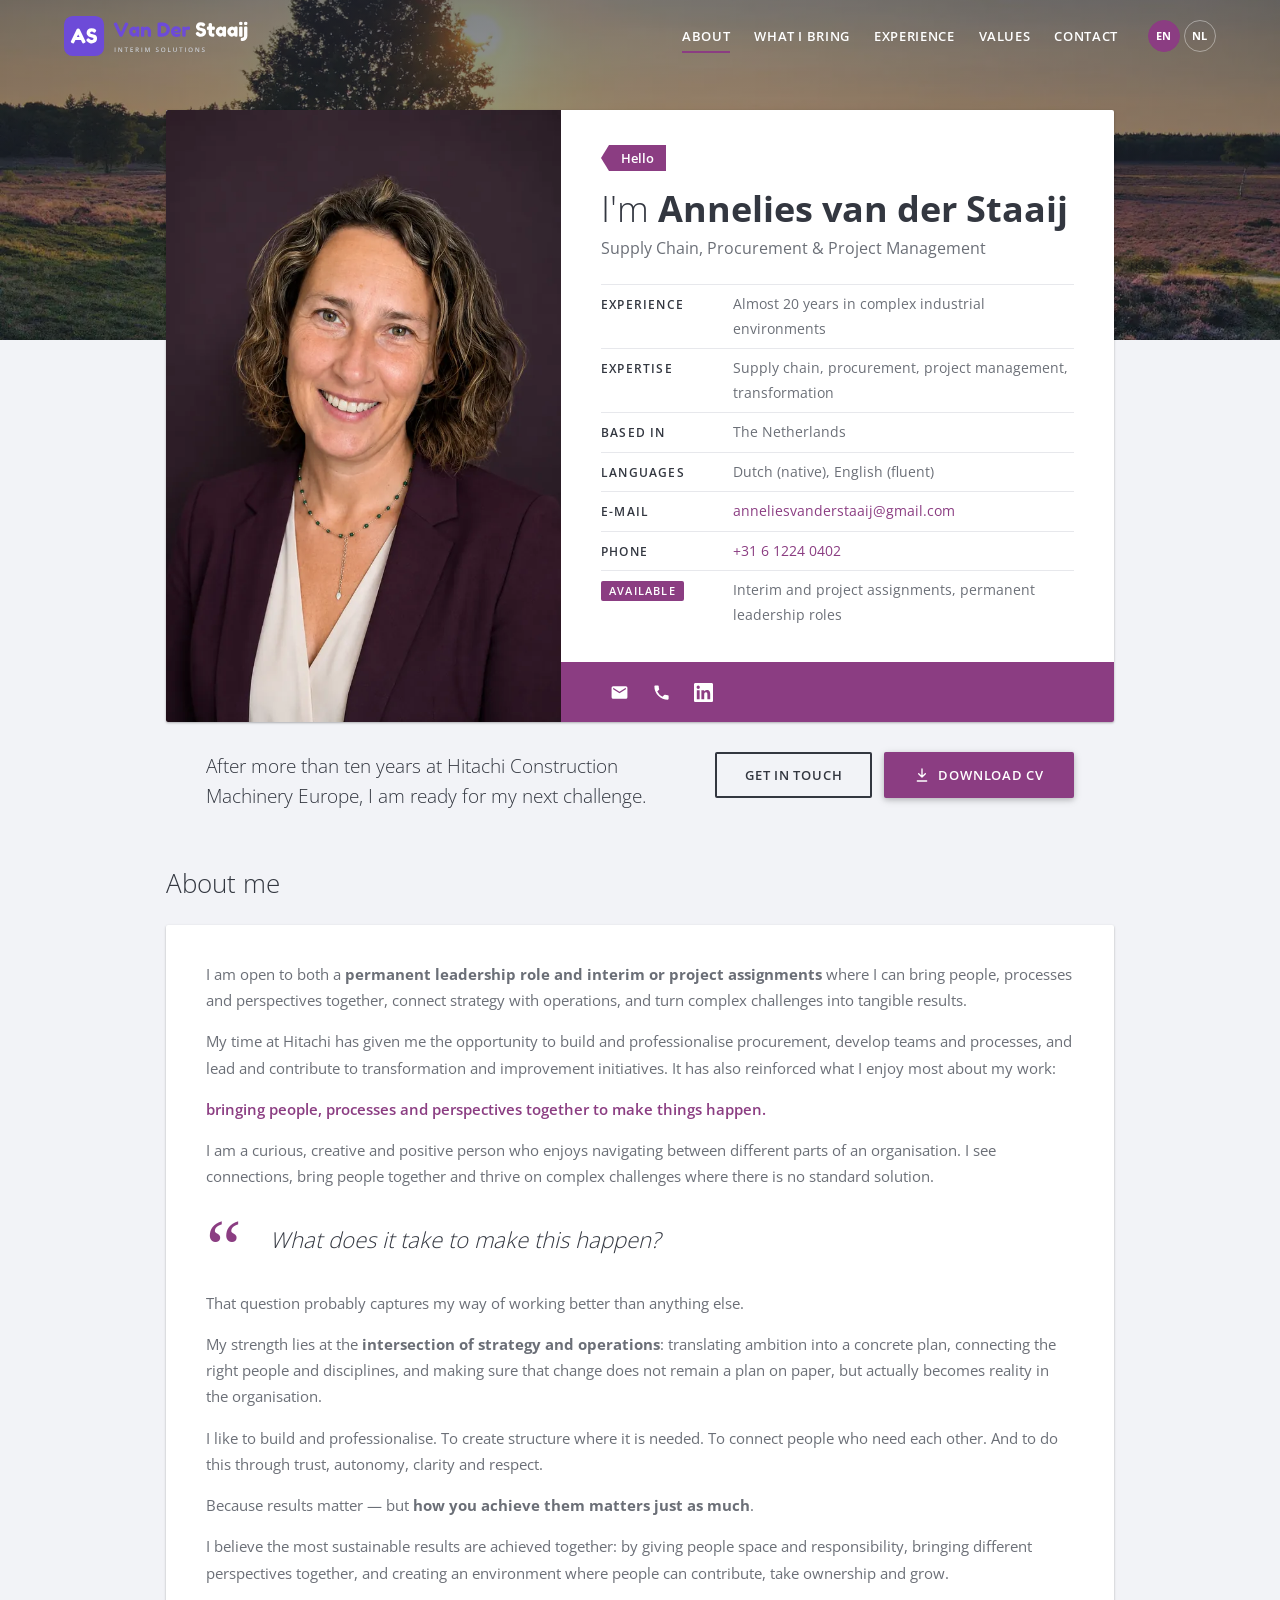
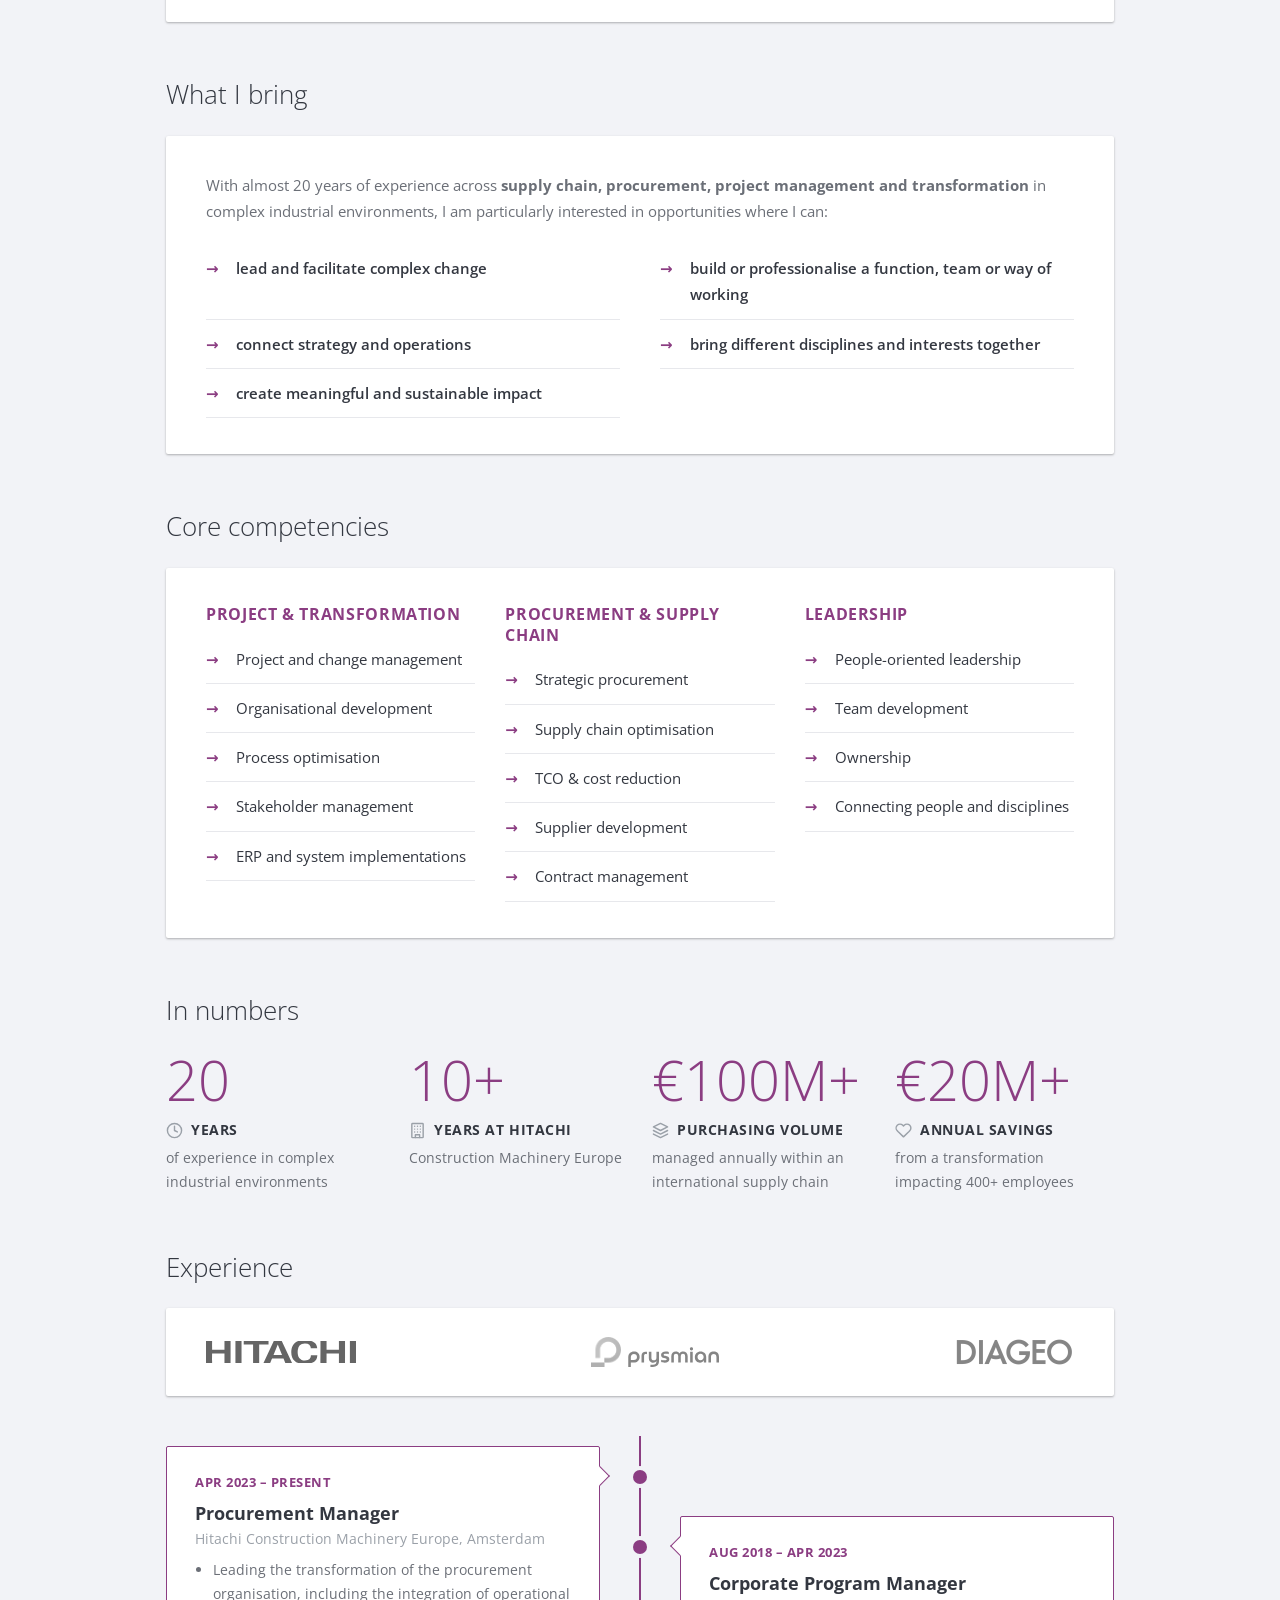
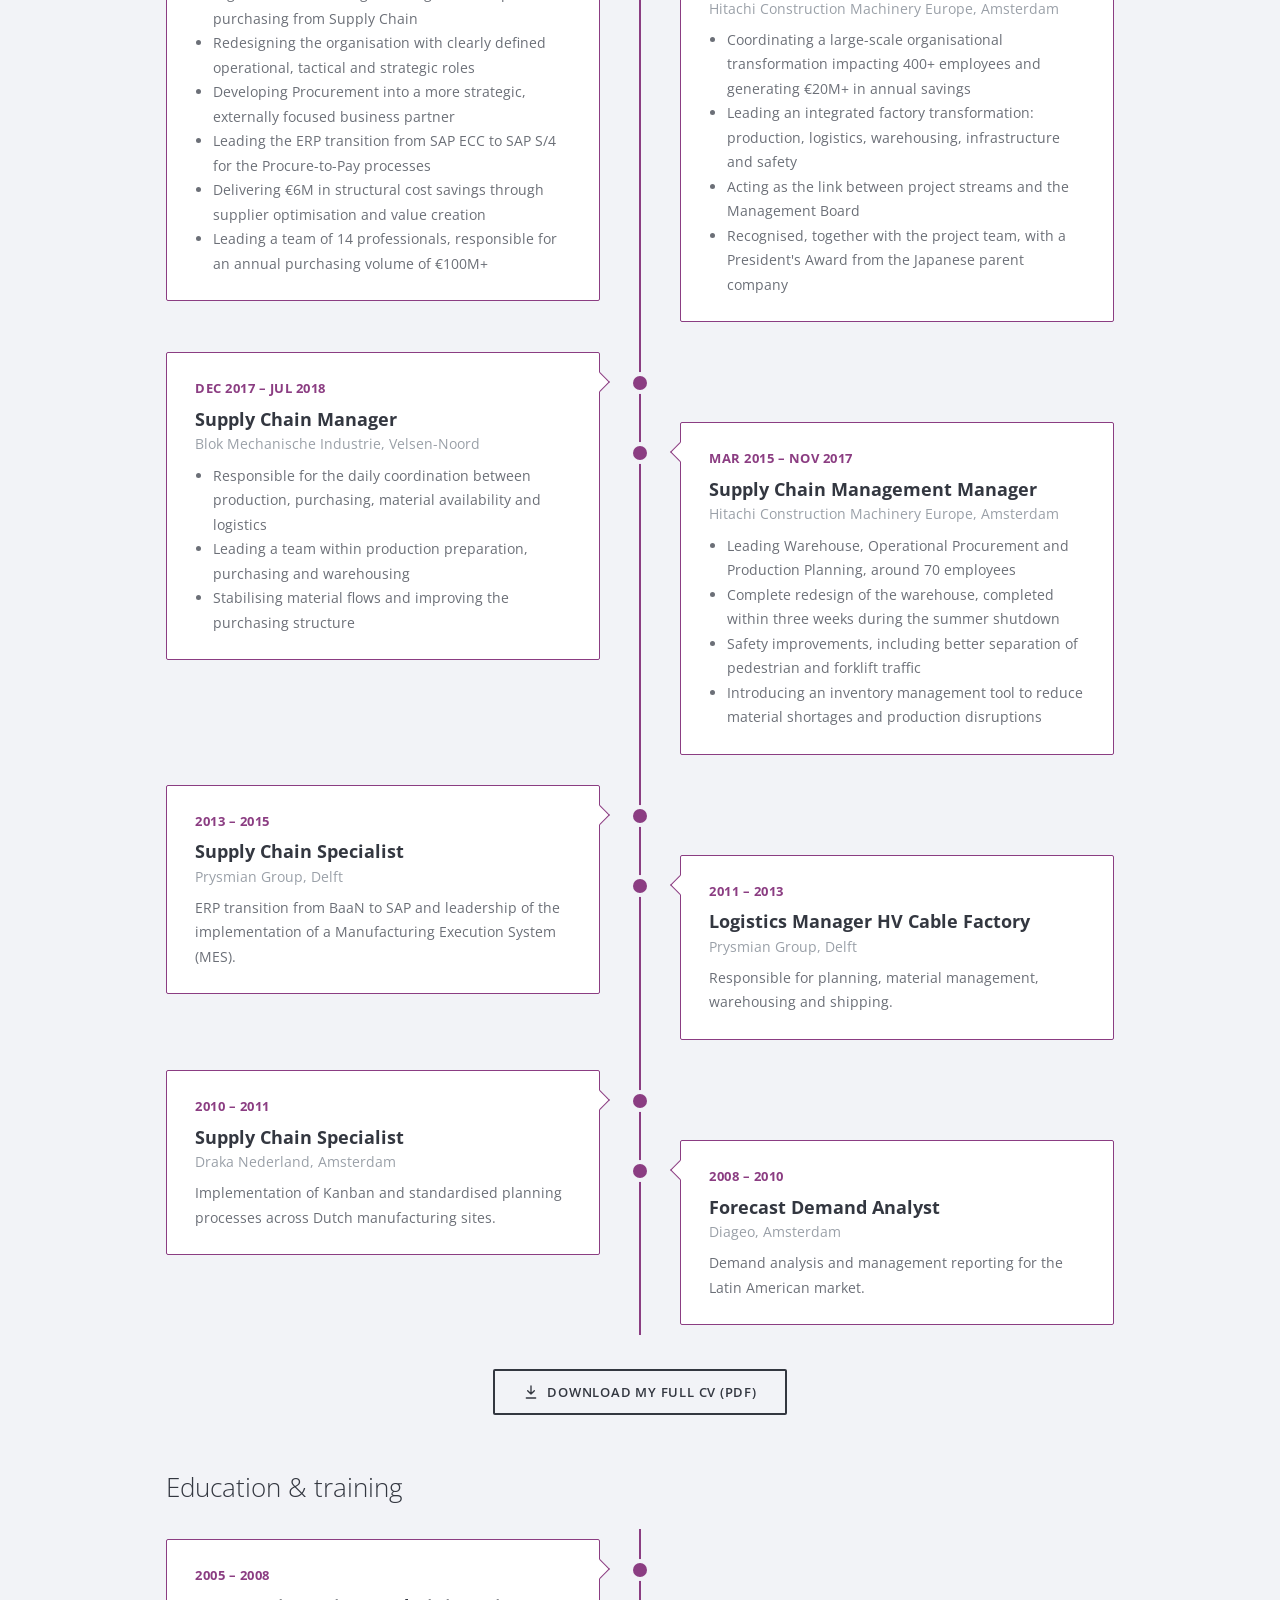
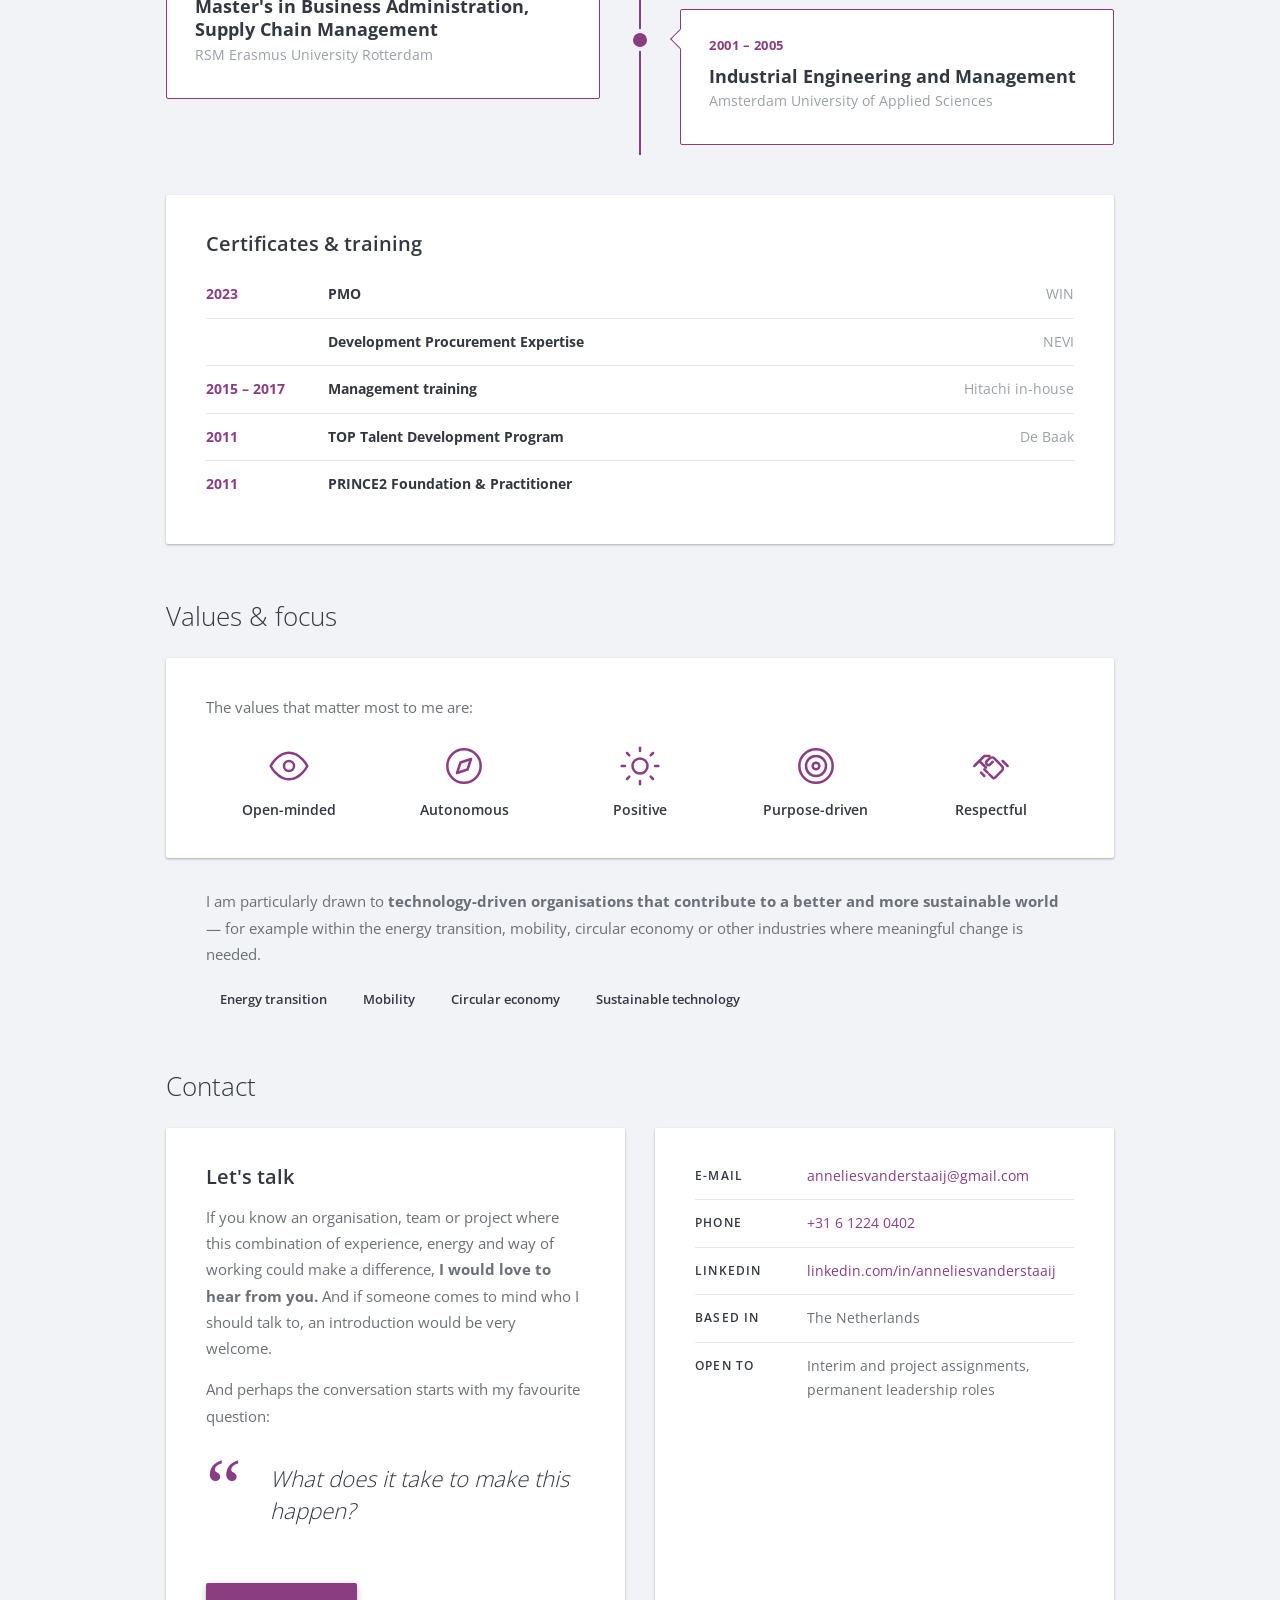
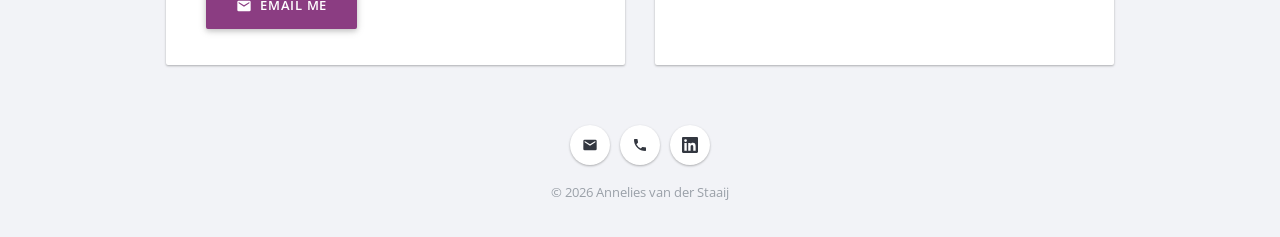
==== index.html @ 2f76ab3b "Use the AS icon instead of VS in the logo and favicon Co-Authored-By: Claude Opus 5.5 <noreply@anthr" ====
<!doctype html>
<html lang="en">
<head>
  <meta charset="utf-8">
  <meta name="viewport" content="width=device-width, initial-scale=1">
  <title>Annelies van der Staaij | Supply Chain, Procurement &amp; Transformation</title>
  <meta name="description" content="Annelies van der Staaij: almost 20 years in supply chain, procurement, project management and transformation. Open to interim assignments and permanent leadership roles.">
  <link rel="canonical" href="https://www.anneliesvanderstaaij.nl/">
  <link rel="alternate" hreflang="en" href="https://www.anneliesvanderstaaij.nl/">
  <link rel="alternate" hreflang="nl" href="https://www.anneliesvanderstaaij.nl/nl/">
  <link rel="alternate" hreflang="x-default" href="https://www.anneliesvanderstaaij.nl/">
  <meta property="og:type" content="profile">
  <meta property="og:title" content="Annelies van der Staaij">
  <meta property="og:description" content="Supply chain, procurement, project management and transformation. What does it take to make this happen?">
  <meta property="og:url" content="https://www.anneliesvanderstaaij.nl/">
  <meta property="og:image" content="https://www.anneliesvanderstaaij.nl/assets/img/og-image.png">
  <meta property="og:locale" content="en_GB">
  <meta name="twitter:card" content="summary_large_image">
  <meta name="theme-color" content="#6d4bd8">
  <link rel="icon" href="/assets/img/favicon-as.svg" type="image/svg+xml">
  <link rel="preload" href="/assets/fonts/open-sans-latin.woff2" as="font" type="font/woff2" crossorigin>
  <link rel="stylesheet" href="/assets/css/style.css?v=2026110903">
  <script src="/assets/js/site.js?v=2026110903"></script>
</head>
<body>
  <a class="skip-link" href="#main">Skip to content</a>
  <div class="preloader" aria-hidden="true"><div><span></span><span></span></div></div>

  <nav class="mobile-nav" aria-label="Mobile">
    <button class="mobile-nav-close" type="button" aria-label="Close menu"><svg class="icon"><use href="/assets/img/icons.svg#close"/></svg></button>
    <ul>
      <li><a href="#about">About</a></li>
      <li><a href="#bring">What I bring</a></li>
      <li><a href="#experience">Experience</a></li>
      <li><a href="#values">Values</a></li>
      <li><a href="#contact">Contact</a></li>
      <li><a href="/nl/" lang="nl" hreflang="nl">Nederlands</a></li>
    </ul>
  </nav>
  <div class="overlay"></div>

  <header class="header">
    <div class="head-bg"></div>
    <div class="head-bar">
      <div class="head-bar-inner">
        <a class="logo" href="#top" aria-label="Van Der Staaij Interim Solutions"><img class="logo-light" src="/assets/img/logo-as-wit.svg" alt="" width="186" height="40"><img class="logo-dark" src="/assets/img/logo-as.svg" alt="" width="186" height="40"></a>
        <div class="head-nav">
          <nav class="nav" aria-label="Main">
            <ul>
              <li><a href="#about">About</a></li>
              <li><a href="#bring">What I bring</a></li>
              <li><a href="#experience">Experience</a></li>
              <li><a href="#values">Values</a></li>
              <li><a href="#contact">Contact</a></li>
            </ul>
          </nav>
          <div class="lang-switch" aria-label="Language">
            <span aria-current="true" lang="en">EN</span>
            <a href="/nl/" lang="nl" hreflang="nl" title="Nederlands">NL</a>
          </div>
          <button class="btn-mobile-nav" type="button" aria-expanded="false">Menu</button>
        </div>
      </div>
    </div>
  </header>

  <main class="content" id="main">
    <div class="container" id="top">

      <section id="about" class="section">
        <div class="animate-up">
          <div class="section-box profile">
            <div class="profile-photo">
              <picture>
                <source srcset="/assets/img/annelies.webp" type="image/webp">
                <img src="/assets/img/annelies.jpg" alt="Portrait of Annelies van der Staaij" width="720" height="960">
              </picture>
            </div>
            <div class="profile-body">
              <div class="profile-info">
                <div class="profile-preword"><span>Hello</span></div>
                <h1 class="profile-title"><span>I'm</span> Annelies van der Staaij</h1>
                <p class="profile-position">Supply Chain, Procurement &amp; Project Management</p>
              </div>
              <ul class="profile-list">
                <li><strong class="title">Experience</strong><span class="cont">Almost 20 years in complex industrial environments</span></li>
                <li><strong class="title">Expertise</strong><span class="cont">Supply chain, procurement, project management, transformation</span></li>
                <li><strong class="title">Based in</strong><span class="cont">The Netherlands</span></li>
                <li data-row="languages"><strong class="title">Languages</strong><span class="cont">Dutch (native), English (fluent)</span></li>
                <li><strong class="title">E-mail</strong><span class="cont"><a href="mailto:anneliesvanderstaaij@gmail.com">anneliesvanderstaaij@gmail.com</a></span></li>
                <li><strong class="title">Phone</strong><span class="cont"><a href="tel:+31612240402">+31 6 1224 0402</a></span></li>
                <li><strong class="title"><span class="button">Available</span></strong><span class="cont">Interim and project assignments, permanent leadership roles</span></li>
              </ul>
              <ul class="profile-social">
                <li><a href="mailto:anneliesvanderstaaij@gmail.com" aria-label="E-mail"><svg class="icon"><use href="/assets/img/icons.svg#mail"/></svg></a></li>
                <li><a href="tel:+31612240402" aria-label="Phone"><svg class="icon"><use href="/assets/img/icons.svg#phone"/></svg></a></li>
                <li><a href="https://www.linkedin.com/in/anneliesvanderstaaij/" aria-label="LinkedIn"><svg class="icon"><use href="/assets/img/icons.svg#linkedin"/></svg></a></li>
              </ul>
            </div>
          </div>
          <div class="section-txt-btn">
            <div class="btn-group">
              <a class="btn btn-border" href="#contact">Get in touch</a>
              <a class="btn" href="/assets/cv/CV-Annelies-van-der-Staaij-EN.pdf" download><svg class="icon"><use href="/assets/img/icons.svg#download"/></svg>Download CV</a>
            </div>
            <p class="lead">After more than ten years at Hitachi Construction Machinery Europe, I am ready for my next challenge.</p>
          </div>
        </div>
      </section>

      <section id="story" class="section">
        <div class="animate-up">
          <h2 class="section-title">About me</h2>
          <div class="section-box">
            <p>I am open to both a <strong>permanent leadership role and interim or project assignments</strong> where I can bring people, processes and perspectives together, connect strategy with operations, and turn complex challenges into tangible results.</p>
            <p>My time at Hitachi has given me the opportunity to build and professionalise procurement, develop teams and processes, and lead and contribute to transformation and improvement initiatives. It has also reinforced what I enjoy most about my work:</p>
            <p class="highlight">bringing people, processes and perspectives together to make things happen.</p>
            <p>I am a curious, creative and positive person who enjoys navigating between different parts of an organisation. I see connections, bring people together and thrive on complex challenges where there is no standard solution.</p>
            <blockquote><p>What does it take to make this happen?</p></blockquote>
            <p>That question probably captures my way of working better than anything else.</p>
            <p>My strength lies at the <strong>intersection of strategy and operations</strong>: translating ambition into a concrete plan, connecting the right people and disciplines, and making sure that change does not remain a plan on paper, but actually becomes reality in the organisation.</p>
            <p>I like to build and professionalise. To create structure where it is needed. To connect people who need each other. And to do this through trust, autonomy, clarity and respect.</p>
            <p>Because results matter — but <strong>how you achieve them matters just as much</strong>.</p>
            <p>I believe the most sustainable results are achieved together: by giving people space and responsibility, bringing different perspectives together, and creating an environment where people can contribute, take ownership and grow.</p>
          </div>
        </div>
      </section>

      <section id="bring" class="section">
        <div class="animate-up">
          <h2 class="section-title">What I bring</h2>
          <div class="section-box">
            <p>With almost 20 years of experience across <strong>supply chain, procurement, project management and transformation</strong> in complex industrial environments, I am particularly interested in opportunities where I can:</p>
            <ul class="styled-list">
              <li>lead and facilitate complex change</li>
              <li>build or professionalise a function, team or way of working</li>
              <li>connect strategy and operations</li>
              <li>bring different disciplines and interests together</li>
              <li>create meaningful and sustainable impact</li>
            </ul>
          </div>
        </div>
      </section>

      <section id="competencies" class="section">
        <div class="animate-up">
          <h2 class="section-title">Core competencies</h2>
          <div class="section-box">
            <div class="competencies">
              <div>
                <h3>Project &amp; transformation</h3>
                <ul class="styled-list">
                  <li>Project and change management</li>
                  <li>Organisational development</li>
                  <li>Process optimisation</li>
                  <li>Stakeholder management</li>
                  <li>ERP and system implementations</li>
                </ul>
              </div>
              <div>
                <h3>Procurement &amp; supply chain</h3>
                <ul class="styled-list">
                  <li>Strategic procurement</li>
                  <li>Supply chain optimisation</li>
                  <li>TCO &amp; cost reduction</li>
                  <li>Supplier development</li>
                  <li>Contract management</li>
                </ul>
              </div>
              <div>
                <h3>Leadership</h3>
                <ul class="styled-list">
                  <li>People-oriented leadership</li>
                  <li>Team development</li>
                  <li>Ownership</li>
                  <li>Connecting people and disciplines</li>
                </ul>
              </div>
            </div>
          </div>
        </div>
      </section>

      <section id="facts" class="section">
        <div class="animate-up">
          <h2 class="section-title">In numbers</h2>
          <div class="statistics">
            <div class="statistic">
              <div class="statistic-value">20</div>
              <h3 class="statistic-title"><svg class="icon"><use href="/assets/img/icons.svg#clock"/></svg>Years</h3>
              <p class="statistic-cont">of experience in complex industrial environments</p>
            </div>
            <div class="statistic">
              <div class="statistic-value">10+</div>
              <h3 class="statistic-title"><svg class="icon"><use href="/assets/img/icons.svg#building"/></svg>Years at Hitachi</h3>
              <p class="statistic-cont">Construction Machinery Europe</p>
            </div>
            <div class="statistic">
              <div class="statistic-value">€100M+</div>
              <h3 class="statistic-title"><svg class="icon"><use href="/assets/img/icons.svg#layers"/></svg>Purchasing volume</h3>
              <p class="statistic-cont">managed annually within an international supply chain</p>
            </div>
            <div class="statistic">
              <div class="statistic-value">€20M+</div>
              <h3 class="statistic-title"><svg class="icon"><use href="/assets/img/icons.svg#heart"/></svg>Annual savings</h3>
              <p class="statistic-cont">from a transformation impacting 400+ employees</p>
            </div>
          </div>
        </div>
      </section>

      <section id="experience" class="section">
        <div class="animate-up">
          <h2 class="section-title">Experience</h2>
          <ul class="logo-strip" aria-label="Companies I have worked for">
            <li><img src="/assets/img/logos/hitachi-black.svg" alt="Hitachi Construction Machinery" width="160" height="22"></li>
            <li><img src="/assets/img/logos/prysmian.svg" alt="Prysmian Group" width="128" height="30"></li>
            <li><img src="/assets/img/logos/diageo.png" alt="Diageo" width="120" height="30"></li>
          </ul>
          <div class="timeline">
            <div class="timeline-bar"></div>
            <div class="timeline-inner">
              <div class="timeline-box timeline-box-left">
                <span class="dot"></span>
                <div class="timeline-box-inner animate-right">
                  <span class="arrow"></span>
                  <div class="date">Apr 2023 – present</div>
                  <h3>Procurement Manager</h3>
                  <h4>Hitachi Construction Machinery Europe, Amsterdam</h4>
                  <ul>
                    <li>Leading the transformation of the procurement organisation, including the integration of operational purchasing from Supply Chain</li>
                    <li>Redesigning the organisation with clearly defined operational, tactical and strategic roles</li>
                    <li>Developing Procurement into a more strategic, externally focused business partner</li>
                    <li>Leading the ERP transition from SAP ECC to SAP S/4 for the Procure-to-Pay processes</li>
                    <li>Delivering €6M in structural cost savings through supplier optimisation and value creation</li>
                    <li>Leading a team of 14 professionals, responsible for an annual purchasing volume of €100M+</li>
                  </ul>
                </div>
              </div>
              <div class="timeline-box timeline-box-right">
                <span class="dot"></span>
                <div class="timeline-box-inner animate-left">
                  <span class="arrow"></span>
                  <div class="date">Aug 2018 – Apr 2023</div>
                  <h3>Corporate Program Manager</h3>
                  <h4>Hitachi Construction Machinery Europe, Amsterdam</h4>
                  <ul>
                    <li>Coordinating a large-scale organisational transformation impacting 400+ employees and generating €20M+ in annual savings</li>
                    <li>Leading an integrated factory transformation: production, logistics, warehousing, infrastructure and safety</li>
                    <li>Acting as the link between project streams and the Management Board</li>
                    <li>Recognised, together with the project team, with a President's Award from the Japanese parent company</li>
                  </ul>
                </div>
              </div>
              <div class="timeline-box timeline-box-left">
                <span class="dot"></span>
                <div class="timeline-box-inner animate-right">
                  <span class="arrow"></span>
                  <div class="date">Dec 2017 – Jul 2018</div>
                  <h3>Supply Chain Manager</h3>
                  <h4>Blok Mechanische Industrie, Velsen-Noord</h4>
                  <ul>
                    <li>Responsible for the daily coordination between production, purchasing, material availability and logistics</li>
                    <li>Leading a team within production preparation, purchasing and warehousing</li>
                    <li>Stabilising material flows and improving the purchasing structure</li>
                  </ul>
                </div>
              </div>
              <div class="timeline-box timeline-box-right">
                <span class="dot"></span>
                <div class="timeline-box-inner animate-left">
                  <span class="arrow"></span>
                  <div class="date">Mar 2015 – Nov 2017</div>
                  <h3>Supply Chain Management Manager</h3>
                  <h4>Hitachi Construction Machinery Europe, Amsterdam</h4>
                  <ul>
                    <li>Leading Warehouse, Operational Procurement and Production Planning, around 70 employees</li>
                    <li>Complete redesign of the warehouse, completed within three weeks during the summer shutdown</li>
                    <li>Safety improvements, including better separation of pedestrian and forklift traffic</li>
                    <li>Introducing an inventory management tool to reduce material shortages and production disruptions</li>
                  </ul>
                </div>
              </div>
              <div class="timeline-box timeline-box-left">
                <span class="dot"></span>
                <div class="timeline-box-inner animate-right">
                  <span class="arrow"></span>
                  <div class="date">2013 – 2015</div>
                  <h3>Supply Chain Specialist</h3>
                  <h4>Prysmian Group, Delft</h4>
                  <p>ERP transition from BaaN to SAP and leadership of the implementation of a Manufacturing Execution System (MES).</p>
                </div>
              </div>
              <div class="timeline-box timeline-box-right">
                <span class="dot"></span>
                <div class="timeline-box-inner animate-left">
                  <span class="arrow"></span>
                  <div class="date">2011 – 2013</div>
                  <h3>Logistics Manager HV Cable Factory</h3>
                  <h4>Prysmian Group, Delft</h4>
                  <p>Responsible for planning, material management, warehousing and shipping.</p>
                </div>
              </div>
              <div class="timeline-box timeline-box-left">
                <span class="dot"></span>
                <div class="timeline-box-inner animate-right">
                  <span class="arrow"></span>
                  <div class="date">2010 – 2011</div>
                  <h3>Supply Chain Specialist</h3>
                  <h4>Draka Nederland, Amsterdam</h4>
                  <p>Implementation of Kanban and standardised planning processes across Dutch manufacturing sites.</p>
                </div>
              </div>
              <div class="timeline-box timeline-box-right">
                <span class="dot"></span>
                <div class="timeline-box-inner animate-left">
                  <span class="arrow"></span>
                  <div class="date">2008 – 2010</div>
                  <h3>Forecast Demand Analyst</h3>
                  <h4>Diageo, Amsterdam</h4>
                  <p>Demand analysis and management reporting for the Latin American market.</p>
                </div>
              </div>
            </div>
          </div>
          <p class="cv-download"><a class="btn btn-border" href="/assets/cv/CV-Annelies-van-der-Staaij-EN.pdf" download><svg class="icon"><use href="/assets/img/icons.svg#download"/></svg>Download my full CV (PDF)</a></p>
        </div>
      </section>

      <section id="education" class="section">
        <div class="animate-up">
          <h2 class="section-title">Education &amp; training</h2>
          <div class="timeline">
            <div class="timeline-bar"></div>
            <div class="timeline-inner">
              <div class="timeline-box timeline-box-left">
                <span class="dot"></span>
                <div class="timeline-box-inner animate-right">
                  <span class="arrow"></span>
                  <div class="date">2005 – 2008</div>
                  <h3>Master's in Business Administration, Supply Chain Management</h3>
                  <h4>RSM Erasmus University Rotterdam</h4>
                </div>
              </div>
              <div class="timeline-box timeline-box-right">
                <span class="dot"></span>
                <div class="timeline-box-inner animate-left">
                  <span class="arrow"></span>
                  <div class="date">2001 – 2005</div>
                  <h3>Industrial Engineering and Management</h3>
                  <h4>Amsterdam University of Applied Sciences</h4>
                </div>
              </div>
            </div>
          </div>
          <div class="section-box">
            <h3 class="box-title">Certificates &amp; training</h3>
            <ul class="cert-list">
              <li><span class="cert-year">2023</span><strong>PMO</strong><span class="cert-org">WIN</span></li>
              <li><span class="cert-year"></span><strong>Development Procurement Expertise</strong><span class="cert-org">NEVI</span></li>
              <li><span class="cert-year">2015 – 2017</span><strong>Management training</strong><span class="cert-org">Hitachi in-house</span></li>
              <li><span class="cert-year">2011</span><strong>TOP Talent Development Program</strong><span class="cert-org">De Baak</span></li>
              <li><span class="cert-year">2011</span><strong>PRINCE2 Foundation &amp; Practitioner</strong><span class="cert-org"></span></li>
            </ul>
          </div>
        </div>
      </section>

      <section id="values" class="section">
        <div class="animate-up">
          <h2 class="section-title">Values &amp; focus</h2>
          <div class="section-box">
            <p>The values that matter most to me are:</p>
            <ul class="interests-list">
              <li><svg class="icon"><use href="/assets/img/icons.svg#eye"/></svg><span>Open-minded</span></li>
              <li><svg class="icon"><use href="/assets/img/icons.svg#compass"/></svg><span>Autonomous</span></li>
              <li><svg class="icon"><use href="/assets/img/icons.svg#sun"/></svg><span>Positive</span></li>
              <li><svg class="icon"><use href="/assets/img/icons.svg#target"/></svg><span>Purpose-driven</span></li>
              <li><svg class="icon"><use href="/assets/img/icons.svg#handshake"/></svg><span>Respectful</span></li>
            </ul>
          </div>
          <div class="section-txt-btn">
            <div>
              <p>I am particularly drawn to <strong>technology-driven organisations that contribute to a better and more sustainable world</strong> — for example within the energy transition, mobility, circular economy or other industries where meaningful change is needed.</p>
              <ul class="tags">
                <li>Energy transition</li>
                <li>Mobility</li>
                <li>Circular economy</li>
                <li>Sustainable technology</li>
              </ul>
            </div>
          </div>
        </div>
      </section>

      <section id="contact" class="section">
        <div class="animate-up">
          <h2 class="section-title">Contact</h2>
          <div class="contact-grid">
            <div class="section-box">
              <h3>Let's talk</h3>
              <p>If you know an organisation, team or project where this combination of experience, energy and way of working could make a difference, <strong>I would love to hear from you.</strong> And if someone comes to mind who I should talk to, an introduction would be very welcome.</p>
              <p>And perhaps the conversation starts with my favourite question:</p>
              <blockquote><p>What does it take to make this happen?</p></blockquote>
              <a class="btn" href="mailto:anneliesvanderstaaij@gmail.com"><svg class="icon"><use href="/assets/img/icons.svg#mail"/></svg>Email me</a>
            </div>
            <div class="section-box">
              <ul class="contact-list">
                <li><strong>E-mail</strong><span><a href="mailto:anneliesvanderstaaij@gmail.com">anneliesvanderstaaij@gmail.com</a></span></li>
                <li><strong>Phone</strong><span><a href="tel:+31612240402">+31 6 1224 0402</a></span></li>
                <li><strong>LinkedIn</strong><span><a href="https://www.linkedin.com/in/anneliesvanderstaaij/">linkedin.com/in/anneliesvanderstaaij</a></span></li>
                <li><strong>Based in</strong><span>The Netherlands</span></li>
                <li><strong>Open to</strong><span>Interim and project assignments, permanent leadership roles</span></li>
              </ul>
            </div>
          </div>
        </div>
      </section>

    </div>
  </main>

  <footer class="footer">
    <ul class="social">
      <li><a href="mailto:anneliesvanderstaaij@gmail.com" aria-label="E-mail"><svg class="icon"><use href="/assets/img/icons.svg#mail"/></svg></a></li>
      <li><a href="tel:+31612240402" aria-label="Phone"><svg class="icon"><use href="/assets/img/icons.svg#phone"/></svg></a></li>
      <li><a href="https://www.linkedin.com/in/anneliesvanderstaaij/" aria-label="LinkedIn"><svg class="icon"><use href="/assets/img/icons.svg#linkedin"/></svg></a></li>
    </ul>
    <p>© <span id="year">2026</span> Annelies van der Staaij</p>
  </footer>

  <a href="#top" class="btn-scroll-top" aria-label="Back to top"><svg class="icon"><use href="/assets/img/icons.svg#arrow-up"/></svg></a>
</body>
</html>
---- assets/css/style.css ----
/* Look and feel modelled on the RS Card "student" demo: a dark photo header,
   a profile card that overlaps it, white material-style section boxes,
   Open Sans text with a Fredoka One logo, pruim purple accent (#8b3d82) and
   sections that slide into view while scrolling. All code here is our own. */

@font-face {
  font-family: "Open Sans";
  src: url("../fonts/open-sans-latin.woff2") format("woff2");
  font-weight: 300 800;
  font-style: normal;
  font-display: swap;
}

@font-face {
  font-family: "Fredoka One";
  src: url("../fonts/fredoka-one-latin.woff2") format("woff2");
  font-weight: 400;
  font-style: normal;
  font-display: swap;
}

:root {
  --theme: #8b3d82;
  --theme-dark: #7a3672;
  --theme-light: #f8eff7;
  --head-overlay: linear-gradient(rgba(44, 51, 64, 0.6), rgba(44, 51, 64, 0.3));
  --dark: #2c3340;
  --bg: #f2f3f7;
  --box: #ffffff;
  --text: #6b6f77;
  --title: #333740;
  --muted: #9aa0a8;
  --line: #e7e8ec;
  --shadow: 0 1px 3px rgba(0, 0, 0, 0.12), 0 1px 2px rgba(0, 0, 0, 0.18);
  --shadow-hover: 0 10px 20px rgba(0, 0, 0, 0.12), 0 6px 6px rgba(0, 0, 0, 0.14);
  --container: 980px;
  --ease: cubic-bezier(0.25, 0.8, 0.25, 1);
}

*,
*::before,
*::after {
  box-sizing: border-box;
}

html {
  scroll-behavior: smooth;
  scroll-padding-top: 70px;
}

body {
  margin: 0;
  overflow-x: clip;
  background: var(--bg);
  color: var(--text);
  font-family: "Open Sans", system-ui, -apple-system, "Segoe UI", sans-serif;
  font-size: 15px;
  line-height: 1.75;
  -webkit-font-smoothing: antialiased;
}

h1,
h2,
h3,
h4 {
  color: var(--title);
  line-height: 1.3;
  margin: 0;
}

p {
  margin: 0 0 1em;
}

p:last-child {
  margin-bottom: 0;
}

a {
  color: var(--theme);
  text-decoration: none;
}

a:hover {
  text-decoration: underline;
}

img {
  display: block;
  max-width: 100%;
}

:focus-visible {
  outline: 2px solid var(--theme);
  outline-offset: 2px;
}

.skip-link {
  position: absolute;
  left: -9999px;
  top: 8px;
  z-index: 400;
  padding: 8px 14px;
  background: var(--theme);
  color: #fff;
}

.skip-link:focus {
  left: 8px;
}

.container {
  width: 100%;
  max-width: var(--container);
  margin: 0 auto;
  padding: 0 16px;
}

.icon {
  width: 1em;
  height: 1em;
  fill: none;
  stroke: currentColor;
  stroke-width: 2;
  stroke-linecap: round;
  stroke-linejoin: round;
  flex: none;
}

.icon-fill {
  fill: currentColor;
  stroke: none;
}

/* Preloader */

.preloader {
  position: fixed;
  inset: 0;
  z-index: 300;
  display: grid;
  place-items: center;
  background: var(--bg);
  transition: opacity 0.4s ease, visibility 0.4s ease;
}

.preloader div {
  display: flex;
  gap: 8px;
}

.preloader span {
  width: 14px;
  height: 14px;
  border-radius: 50%;
  background: var(--theme);
  animation: preload-bounce 0.9s infinite ease-in-out;
}

.preloader span:last-child {
  animation-delay: 0.15s;
  background: var(--dark);
}

@keyframes preload-bounce {
  0%, 100% { transform: translateY(0); }
  50% { transform: translateY(-14px); }
}

.loaded .preloader {
  opacity: 0;
  visibility: hidden;
}

/* Header */

.header {
  position: relative;
  height: 340px;
}

.head-bg {
  position: absolute;
  inset: 0;
  background-color: var(--dark);
  background-image: url("../img/header.jpg");
  background-image: image-set(url("../img/header.webp") type("image/webp"), url("../img/header.jpg") type("image/jpeg"));
  background-size: cover;
  background-position: center 35%;
}

.head-bg::before {
  content: "";
  position: absolute;
  inset: 0;
  background: var(--head-overlay);
}

.head-bar {
  position: absolute;
  top: 0;
  left: 0;
  right: 0;
  z-index: 50;
  height: 72px;
  transition: background-color 0.3s ease, box-shadow 0.3s ease, height 0.3s ease;
}

.head-bar.is-sticky {
  position: fixed;
  height: 60px;
  background: #fff;
  box-shadow: 0 2px 8px rgba(0, 0, 0, 0.12);
  animation: slide-down 0.35s var(--ease);
}

@keyframes slide-down {
  from { transform: translateY(-100%); }
  to { transform: none; }
}

.head-bar-inner {
  display: flex;
  align-items: center;
  justify-content: space-between;
  gap: 16px;
  height: 100%;
  max-width: 1200px;
  margin: 0 auto;
  padding: 0 24px;
}

.logo {
  display: flex;
  align-items: center;
  flex-shrink: 0;
}

.logo img {
  display: block;
  width: auto;
  height: 40px;
}

.logo .logo-dark,
.head-bar.is-sticky .logo .logo-light {
  display: none;
}

.head-bar.is-sticky .logo .logo-dark {
  display: block;
}

.head-nav {
  display: flex;
  align-items: center;
  gap: 12px;
}

.nav ul {
  display: flex;
  list-style: none;
  margin: 0;
  padding: 0;
}

.nav a {
  position: relative;
  display: block;
  padding: 10px 12px;
  color: #fff;
  font-size: 13px;
  font-weight: 600;
  letter-spacing: 0.05em;
  text-transform: uppercase;
}

.nav a::after {
  content: "";
  position: absolute;
  left: 12px;
  right: 12px;
  bottom: 4px;
  height: 2px;
  background: var(--theme);
  transform: scaleX(0);
  transition: transform 0.25s var(--ease);
}

.nav a:hover,
.nav a.active {
  text-decoration: none;
}

.nav a:hover::after,
.nav a.active::after {
  transform: scaleX(1);
}

.head-bar.is-sticky .nav a {
  color: var(--title);
}

.lang-switch {
  display: flex;
  gap: 4px;
  margin-left: 6px;
  font-size: 11px;
  font-weight: 700;
  letter-spacing: 0.06em;
}

.lang-switch a,
.lang-switch span {
  display: grid;
  place-items: center;
  width: 32px;
  height: 32px;
  border-radius: 50%;
  color: #fff;
  border: 1px solid rgba(255, 255, 255, 0.4);
}

.lang-switch a:hover {
  text-decoration: none;
  border-color: #fff;
}

.lang-switch [aria-current="true"] {
  background: var(--theme);
  border-color: var(--theme);
}

.head-bar.is-sticky .lang-switch a {
  color: var(--title);
  border-color: var(--line);
}

.btn-mobile-nav {
  display: none;
  padding: 0;
  border: 0;
  background: none;
  color: var(--theme);
  font: 700 13px/1 "Open Sans", sans-serif;
  letter-spacing: 0.08em;
  text-transform: uppercase;
  cursor: pointer;
}

/* Mobile navigation panel */

.mobile-nav {
  position: fixed;
  top: 0;
  bottom: 0;
  left: 0;
  z-index: 120;
  width: 280px;
  padding: 70px 0 24px;
  background: var(--theme);
  transform: translateX(-100%);
  transition: transform 0.35s var(--ease);
  overflow-y: auto;
}

.mobile-nav.open {
  transform: translateX(0);
}

.mobile-nav ul {
  list-style: none;
  margin: 0;
  padding: 0;
}

.mobile-nav a {
  display: block;
  padding: 12px 28px;
  color: #fff;
  font-size: 14px;
  font-weight: 600;
  letter-spacing: 0.05em;
  text-transform: uppercase;
  border-bottom: 1px solid rgba(255, 255, 255, 0.15);
}

.mobile-nav a:hover,
.mobile-nav a.active {
  text-decoration: none;
  background: rgba(0, 0, 0, 0.08);
}

.mobile-nav-close {
  position: absolute;
  top: 16px;
  right: 16px;
  width: 40px;
  height: 40px;
  border: 0;
  border-radius: 50%;
  background: rgba(0, 0, 0, 0.12);
  color: #fff;
  font-size: 18px;
  cursor: pointer;
  display: grid;
  place-items: center;
}

.overlay {
  position: fixed;
  inset: 0;
  z-index: 110;
  background: rgba(0, 0, 0, 0.5);
  opacity: 0;
  visibility: hidden;
  transition: opacity 0.3s ease, visibility 0.3s ease;
}

.overlay.open {
  opacity: 1;
  visibility: visible;
}

@media (max-width: 900px) {
  .nav {
    display: none;
  }

  .btn-mobile-nav {
    display: block;
  }

  .head-bar-inner {
    padding: 0 16px;
  }

  .logo img {
    height: 34px;
  }
}

/* Content */

.content {
  position: relative;
  z-index: 2;
  margin-top: -230px;
  padding-bottom: 20px;
}

.section {
  padding-top: 56px;
}

.section:first-child {
  padding-top: 0;
}

.section-title {
  margin: 0 0 24px;
  font-size: 26px;
  font-weight: 300;
  color: var(--title);
}

.section-box {
  position: relative;
  padding: 36px 40px;
  background: var(--box);
  border-radius: 2px;
  box-shadow: var(--shadow);
}

.section-txt-btn {
  display: flex;
  align-items: flex-start;
  justify-content: space-between;
  gap: 30px;
  padding: 30px 40px 0;
}

.section-txt-btn .btn,
.section-txt-btn .btn-group {
  order: 2;
  flex: none;
}

.btn-group {
  display: flex;
  flex-wrap: wrap;
  gap: 12px;
}

@media (max-width: 700px) {
  .section-box {
    padding: 26px 20px;
  }

  .section-txt-btn {
    flex-direction: column;
    padding: 24px 20px 0;
  }

  .section-txt-btn .btn,
  .section-txt-btn .btn-group {
    order: 0;
  }
}

/* Scroll reveal: sections slide up, timeline boxes slide in from the sides */

.js .animate-up,
.js .animate-left,
.js .animate-right {
  opacity: 0;
  transition: opacity 0.7s var(--ease), transform 0.7s var(--ease);
}

.js .animate-up {
  transform: translateY(60px);
}

.js .animate-left {
  transform: translateX(70px);
}

.js .animate-right {
  transform: translateX(-70px);
}

.js .animated {
  opacity: 1;
  transform: none;
}

/* Buttons with ripple */

.btn {
  position: relative;
  display: inline-flex;
  align-items: center;
  justify-content: center;
  gap: 8px;
  overflow: hidden;
  padding: 0 30px;
  height: 46px;
  border: 0;
  border-radius: 2px;
  background: var(--theme);
  color: #fff;
  font: 600 13px/1 "Open Sans", sans-serif;
  letter-spacing: 0.06em;
  text-transform: uppercase;
  box-shadow: 0 2px 5px rgba(0, 0, 0, 0.16), 0 2px 10px rgba(0, 0, 0, 0.12);
  cursor: pointer;
  transition: box-shadow 0.3s ease, background-color 0.3s ease, color 0.3s ease;
}

.btn:hover {
  text-decoration: none;
  box-shadow: 0 5px 11px rgba(0, 0, 0, 0.18), 0 4px 15px rgba(0, 0, 0, 0.15);
}

.btn-border {
  background: transparent;
  color: var(--title);
  box-shadow: inset 0 0 0 2px var(--title);
}

.btn-border:hover {
  background: var(--title);
  color: #fff;
  box-shadow: inset 0 0 0 2px var(--title);
}

.btn .icon {
  font-size: 16px;
}

.ripple-wave {
  position: absolute;
  border-radius: 50%;
  background: rgba(255, 255, 255, 0.45);
  transform: scale(0);
  animation: ripple 0.6s linear;
  pointer-events: none;
}

.btn-border .ripple-wave {
  background: rgba(0, 0, 0, 0.12);
}

@keyframes ripple {
  to {
    transform: scale(2.6);
    opacity: 0;
  }
}

/* Profile card */

.profile {
  display: grid;
  grid-template-columns: 5fr 7fr;
  padding: 0;
  overflow: hidden;
}

.profile-photo {
  position: relative;
  min-height: 100%;
  overflow: hidden;
  background: var(--theme-light);
}

.profile-photo img {
  position: absolute;
  inset: 0;
  width: 100%;
  height: 100%;
  object-fit: cover;
  object-position: 50% 20%;
  transition: transform 0.6s var(--ease);
}

.profile:hover .profile-photo img {
  transform: scale(1.05);
}

.profile-body {
  display: flex;
  flex-direction: column;
}

.profile-info {
  padding: 34px 40px 0;
}

.profile-preword {
  margin-bottom: 16px;
}

.profile-preword span {
  position: relative;
  display: inline-block;
  margin-left: 8px;
  padding: 2px 12px;
  background: var(--theme);
  color: #fff;
  font-size: 13px;
  font-weight: 600;
  line-height: 22px;
}

.profile-preword span::before {
  content: "";
  position: absolute;
  top: 0;
  left: -8px;
  border-style: solid;
  border-width: 13px 8px 13px 0;
  border-color: transparent var(--theme) transparent transparent;
}

.profile-title {
  font-size: 36px;
  font-weight: 700;
  line-height: 1.2;
  color: var(--title);
}

.profile-title span {
  font-weight: 300;
}

.profile-position {
  margin-top: 4px;
  font-size: 16px;
  font-weight: 400;
  color: var(--text);
}

.profile-list {
  flex: 1;
  list-style: none;
  margin: 22px 0 0;
  padding: 0 40px 28px;
}

.profile-list li {
  display: grid;
  grid-template-columns: 120px 1fr;
  gap: 12px;
  padding: 7px 0;
  border-top: 1px solid var(--line);
  font-size: 14px;
}

.profile-list .title {
  color: var(--title);
  font-size: 12px;
  font-weight: 600;
  letter-spacing: 0.1em;
  text-transform: uppercase;
  padding-top: 2px;
  -webkit-font-smoothing: antialiased;
}

.profile-list .button {
  display: inline-block;
  padding: 0 8px;
  border-radius: 2px;
  background: var(--theme);
  color: #fff;
  font-size: 11px;
  line-height: 20px;
}

.profile-social {
  display: flex;
  gap: 6px;
  list-style: none;
  margin: 0;
  padding: 12px 40px;
  background: var(--theme);
}

.profile-social a {
  display: grid;
  place-items: center;
  width: 36px;
  height: 36px;
  border-radius: 50%;
  color: #fff;
  font-size: 19px;
  transition: background-color 0.25s ease, transform 0.25s ease;
}

.profile-social a:hover {
  background: rgba(255, 255, 255, 0.2);
  transform: translateY(-2px);
}

@media (max-width: 760px) {
  .profile {
    grid-template-columns: 1fr;
  }

  .profile-photo {
    aspect-ratio: 1 / 1;
    max-height: 380px;
  }

  .profile-info {
    padding: 28px 20px 0;
  }

  .profile-title {
    font-size: 28px;
  }

  .profile-list,
  .profile-social {
    padding-left: 20px;
    padding-right: 20px;
  }

  .profile-list li {
    grid-template-columns: 1fr;
    gap: 0;
  }
}

/* Story */

.lead {
  color: var(--title);
  font-size: 19px;
  font-weight: 300;
  line-height: 1.55;
}

.highlight {
  color: var(--theme);
  font-weight: 600;
}

blockquote {
  position: relative;
  margin: 28px 0;
  padding: 6px 0 6px 64px;
  color: var(--title);
  font-size: 22px;
  font-style: italic;
  font-weight: 300;
  line-height: 1.45;
}

blockquote::before {
  content: "\201C";
  position: absolute;
  left: 0;
  top: -10px;
  font-family: Georgia, serif;
  font-size: 80px;
  font-style: normal;
  line-height: 1;
  color: var(--theme);
}

blockquote p {
  margin: 0;
}

@media (max-width: 700px) {
  blockquote {
    font-size: 19px;
    padding-left: 48px;
  }

  blockquote::before {
    font-size: 64px;
  }
}

/* What I bring: styled list */

.styled-list {
  display: grid;
  grid-template-columns: 1fr 1fr;
  gap: 0 40px;
  list-style: none;
  margin: 20px 0 0;
  padding: 0;
}

.styled-list li {
  position: relative;
  padding: 11px 0 11px 30px;
  border-bottom: 1px solid var(--line);
  color: var(--title);
  font-weight: 600;
}

.styled-list li::before {
  content: "\2192";
  position: absolute;
  left: 0;
  top: 11px;
  color: var(--theme);
  font-weight: 700;
}

@media (max-width: 700px) {
  .styled-list {
    grid-template-columns: 1fr;
  }
}

/* Facts / statistics */

.statistics {
  display: grid;
  grid-template-columns: repeat(4, 1fr);
  gap: 24px;
}

.statistic-value {
  font-size: 56px;
  font-weight: 300;
  line-height: 1;
  color: var(--theme);
}

.statistic-title {
  display: flex;
  align-items: center;
  gap: 8px;
  margin: 14px 0 6px;
  font-size: 14px;
  font-weight: 700;
  letter-spacing: 0.04em;
  text-transform: uppercase;
}

.statistic-title .icon {
  color: var(--muted);
  font-size: 17px;
}

.statistic-cont {
  font-size: 14px;
}

@media (max-width: 760px) {
  .statistics {
    grid-template-columns: 1fr 1fr;
    gap: 28px 20px;
  }

  .statistic-value {
    font-size: 40px;
  }
}

/* Timeline */

.timeline {
  position: relative;
  padding: 10px 0;
}

.timeline-bar {
  position: absolute;
  top: 0;
  bottom: 0;
  left: 50%;
  width: 2px;
  margin-left: -1px;
  background: var(--theme);
}

.timeline-inner {
  display: grid;
  grid-template-columns: 1fr 1fr;
  row-gap: 30px;
}

.timeline-box {
  position: relative;
}

.timeline-box-left {
  grid-column: 1;
  padding-right: 40px;
}

.timeline-box-right {
  grid-column: 2;
  padding-left: 40px;
  margin-top: 70px;
}

.timeline-box .dot {
  position: absolute;
  top: 24px;
  width: 14px;
  height: 14px;
  border-radius: 50%;
  background: var(--theme);
  box-shadow: 0 0 0 4px var(--bg);
  z-index: 1;
}

.timeline-box-left .dot {
  right: -7px;
}

.timeline-box-right .dot {
  left: -7px;
}

.timeline-box-inner {
  position: relative;
  padding: 24px 28px;
  background: var(--box);
  border: 1px solid var(--theme);
  border-radius: 2px;
  transition: box-shadow 0.3s ease;
}

.timeline-box-inner:hover {
  box-shadow: var(--shadow-hover);
}

.timeline-box-inner .arrow {
  position: absolute;
  top: 22px;
  width: 14px;
  height: 14px;
  background: var(--box);
  border: 1px solid var(--theme);
  transform: rotate(45deg);
}

.timeline-box-left .arrow {
  right: -8px;
  border-left: 0;
  border-bottom: 0;
}

.timeline-box-right .arrow {
  left: -8px;
  border-right: 0;
  border-top: 0;
}

.timeline .date {
  margin-bottom: 8px;
  color: var(--theme);
  font-size: 13px;
  font-weight: 700;
  letter-spacing: 0.04em;
  text-transform: uppercase;
}

.timeline h3 {
  font-size: 18px;
  font-weight: 700;
}

.timeline h4 {
  margin: 4px 0 10px;
  font-size: 14px;
  font-weight: 400;
  color: var(--muted);
}

.timeline ul {
  margin: 0;
  padding-left: 18px;
  font-size: 14px;
}

@media (max-width: 760px) {
  .timeline-bar {
    left: 7px;
  }

  .timeline-inner {
    grid-template-columns: 1fr;
  }

  .timeline-box-left,
  .timeline-box-right {
    grid-column: 1;
    padding: 0 0 0 34px;
    margin-top: 0;
  }

  .timeline-box-left .dot,
  .timeline-box-right .dot {
    left: 0;
    right: auto;
  }

  .timeline-box-left .arrow {
    left: -8px;
    right: auto;
    border: 1px solid var(--theme);
    border-right: 0;
    border-top: 0;
  }
}

/* Company logos */

.logo-strip {
  display: flex;
  flex-wrap: wrap;
  align-items: center;
  justify-content: space-between;
  gap: 18px 36px;
  list-style: none;
  margin: 0 0 40px;
  padding: 24px 40px;
  background: var(--box);
  border-radius: 2px;
  box-shadow: var(--shadow);
}

.logo-strip li {
  display: flex;
  align-items: center;
  height: 40px;
  filter: grayscale(1);
  opacity: 0.6;
  transition: filter 0.3s ease, opacity 0.3s ease;
}

.logo-strip li:hover {
  filter: none;
  opacity: 1;
}

.logo-strip img {
  width: auto;
  max-width: 150px;
  max-height: 30px;
}

.logo-word {
  color: var(--title);
  font-size: 15px;
  font-weight: 700;
  letter-spacing: 0.02em;
  white-space: nowrap;
}

@media (max-width: 700px) {
  .logo-strip {
    justify-content: center;
    padding: 20px;
  }
}

/* CV download */

.cv-download {
  margin: 34px 0 0;
  text-align: center;
}

/* Core competencies */

.competencies {
  display: grid;
  grid-template-columns: repeat(3, 1fr);
  gap: 30px;
}

.competencies h3 {
  font-size: 16px;
  font-weight: 700;
  color: var(--theme);
  letter-spacing: 0.04em;
  text-transform: uppercase;
}

.competencies .styled-list {
  grid-template-columns: 1fr;
  margin-top: 10px;
}

.competencies .styled-list li {
  font-weight: 400;
}

@media (max-width: 900px) {
  .competencies {
    grid-template-columns: 1fr;
    gap: 24px;
  }
}

/* Education: certificates */

#education .section-box {
  margin-top: 40px;
}

.box-title {
  margin-bottom: 14px;
  font-size: 20px;
  font-weight: 600;
}

.cert-list {
  list-style: none;
  margin: 0;
  padding: 0;
}

.cert-list li {
  display: grid;
  grid-template-columns: 110px 1fr auto;
  gap: 12px;
  align-items: baseline;
  padding: 11px 0;
  border-bottom: 1px solid var(--line);
  font-size: 14px;
}

.cert-list li:last-child {
  border-bottom: 0;
}

.cert-year {
  color: var(--theme);
  font-weight: 700;
}

.cert-list strong {
  color: var(--title);
}

.cert-org {
  color: var(--muted);
}

@media (max-width: 600px) {
  .cert-list li {
    grid-template-columns: 1fr;
    gap: 2px;
  }

  .cert-year:empty {
    display: none;
  }
}

.timeline p {
  margin: 0;
  font-size: 14px;
}

/* Values (interests-style icon list) */

.interests-list {
  display: flex;
  flex-wrap: wrap;
  justify-content: space-between;
  gap: 18px 10px;
  list-style: none;
  margin: 26px 0 0;
  padding: 0;
}

.interests-list li {
  flex: 1 1 110px;
  text-align: center;
}

.interests-list .icon {
  display: block;
  margin: 0 auto 10px;
  color: var(--theme);
  font-size: 40px;
  stroke-width: 1.5;
  transition: transform 0.3s var(--ease);
}

.interests-list li:hover .icon {
  transform: translateY(-4px) scale(1.08);
}

.interests-list span {
  color: var(--title);
  font-size: 14px;
  font-weight: 600;
}

.tags {
  display: flex;
  flex-wrap: wrap;
  gap: 8px;
  list-style: none;
  margin: 18px 0 0;
  padding: 0;
}

.tags li {
  padding: 3px 14px;
  border-radius: 2px;
  background: var(--bg);
  color: var(--title);
  font-size: 13px;
  font-weight: 600;
  transition: background-color 0.25s ease, color 0.25s ease;
}

.tags li:hover {
  background: var(--theme);
  color: #fff;
}

/* Contact */

.contact-grid {
  display: grid;
  grid-template-columns: 1fr 1fr;
  gap: 30px;
}

.contact-grid h3 {
  margin-bottom: 14px;
  font-size: 20px;
  font-weight: 600;
}

.contact-grid .btn {
  margin-top: 22px;
}

.contact-list {
  list-style: none;
  margin: 0;
  padding: 0;
}

.contact-list li {
  display: grid;
  grid-template-columns: 100px 1fr;
  gap: 12px;
  padding: 11px 0;
  border-bottom: 1px solid var(--line);
  font-size: 14px;
}

.contact-list li:first-child {
  padding-top: 0;
}

.contact-list li:last-child {
  border-bottom: 0;
}

.contact-list strong {
  color: var(--title);
  font-size: 12px;
  font-weight: 600;
  letter-spacing: 0.1em;
  text-transform: uppercase;
  padding-top: 1px;
}

@media (max-width: 760px) {
  .contact-grid {
    grid-template-columns: 1fr;
  }
}

/* Footer */

.footer {
  padding: 40px 0 34px;
  text-align: center;
}

.footer .social {
  display: flex;
  justify-content: center;
  gap: 10px;
  list-style: none;
  margin: 0 0 16px;
  padding: 0;
}

.footer .social a {
  display: grid;
  place-items: center;
  width: 40px;
  height: 40px;
  border-radius: 50%;
  background: #fff;
  color: var(--title);
  font-size: 16px;
  box-shadow: var(--shadow);
  transition: background-color 0.25s ease, color 0.25s ease, transform 0.25s ease;
}

.footer .social a:hover {
  background: var(--theme);
  color: #fff;
  transform: translateY(-2px);
}

.footer p {
  font-size: 13px;
  color: var(--muted);
}

/* Scroll to top */

.btn-scroll-top {
  position: fixed;
  right: 24px;
  bottom: 24px;
  z-index: 60;
  display: grid;
  place-items: center;
  width: 46px;
  height: 46px;
  border-radius: 50%;
  background: var(--theme);
  color: #fff;
  font-size: 18px;
  box-shadow: 0 2px 5px rgba(0, 0, 0, 0.2);
  opacity: 0;
  visibility: hidden;
  transform: translateY(20px);
  transition: opacity 0.3s ease, visibility 0.3s ease, transform 0.3s ease;
}

.btn-scroll-top.show {
  opacity: 1;
  visibility: visible;
  transform: none;
}

.btn-scroll-top:hover {
  text-decoration: none;
  background: var(--theme-dark);
}

/* 404 */

.notfound {
  text-align: center;
}

.notfound h1 {
  font-size: 30px;
  font-weight: 300;
  margin-bottom: 12px;
}

.notfound .btn {
  margin: 6px;
}

@media (prefers-reduced-motion: reduce) {
  html {
    scroll-behavior: auto;
  }

  .js .animate-up,
  .js .animate-left,
  .js .animate-right {
    opacity: 1;
    transform: none;
    transition: none;
  }

  .preloader,
  .ripple-wave {
    display: none;
  }

  .head-bar.is-sticky {
    animation: none;
  }
}

/* Small phones */

.contact-grid > *,
.profile-body {
  min-width: 0;
}

.contact-list span,
.profile-list .cont {
  overflow-wrap: anywhere;
}

@media (max-width: 480px) {
  .head-bar .lang-switch {
    display: none;
  }

  .logo {
    font-size: 20px;
  }
}
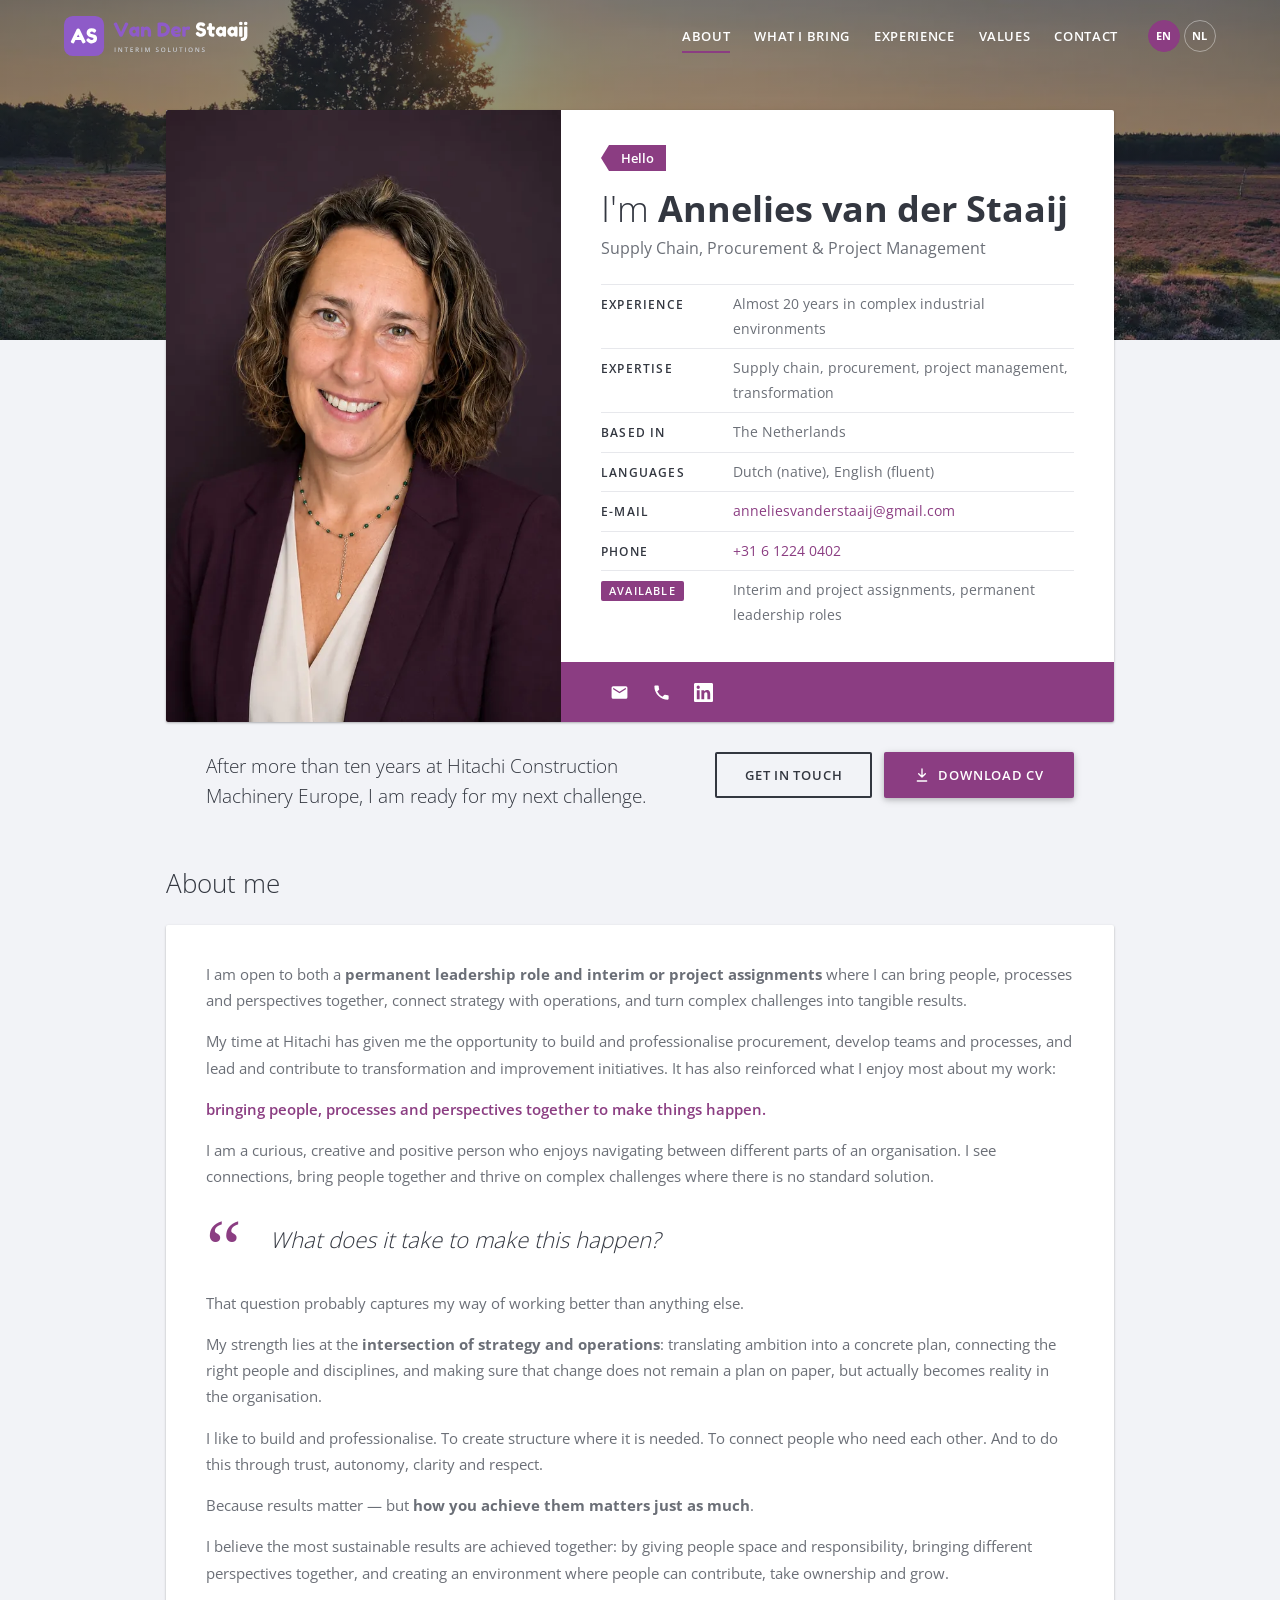
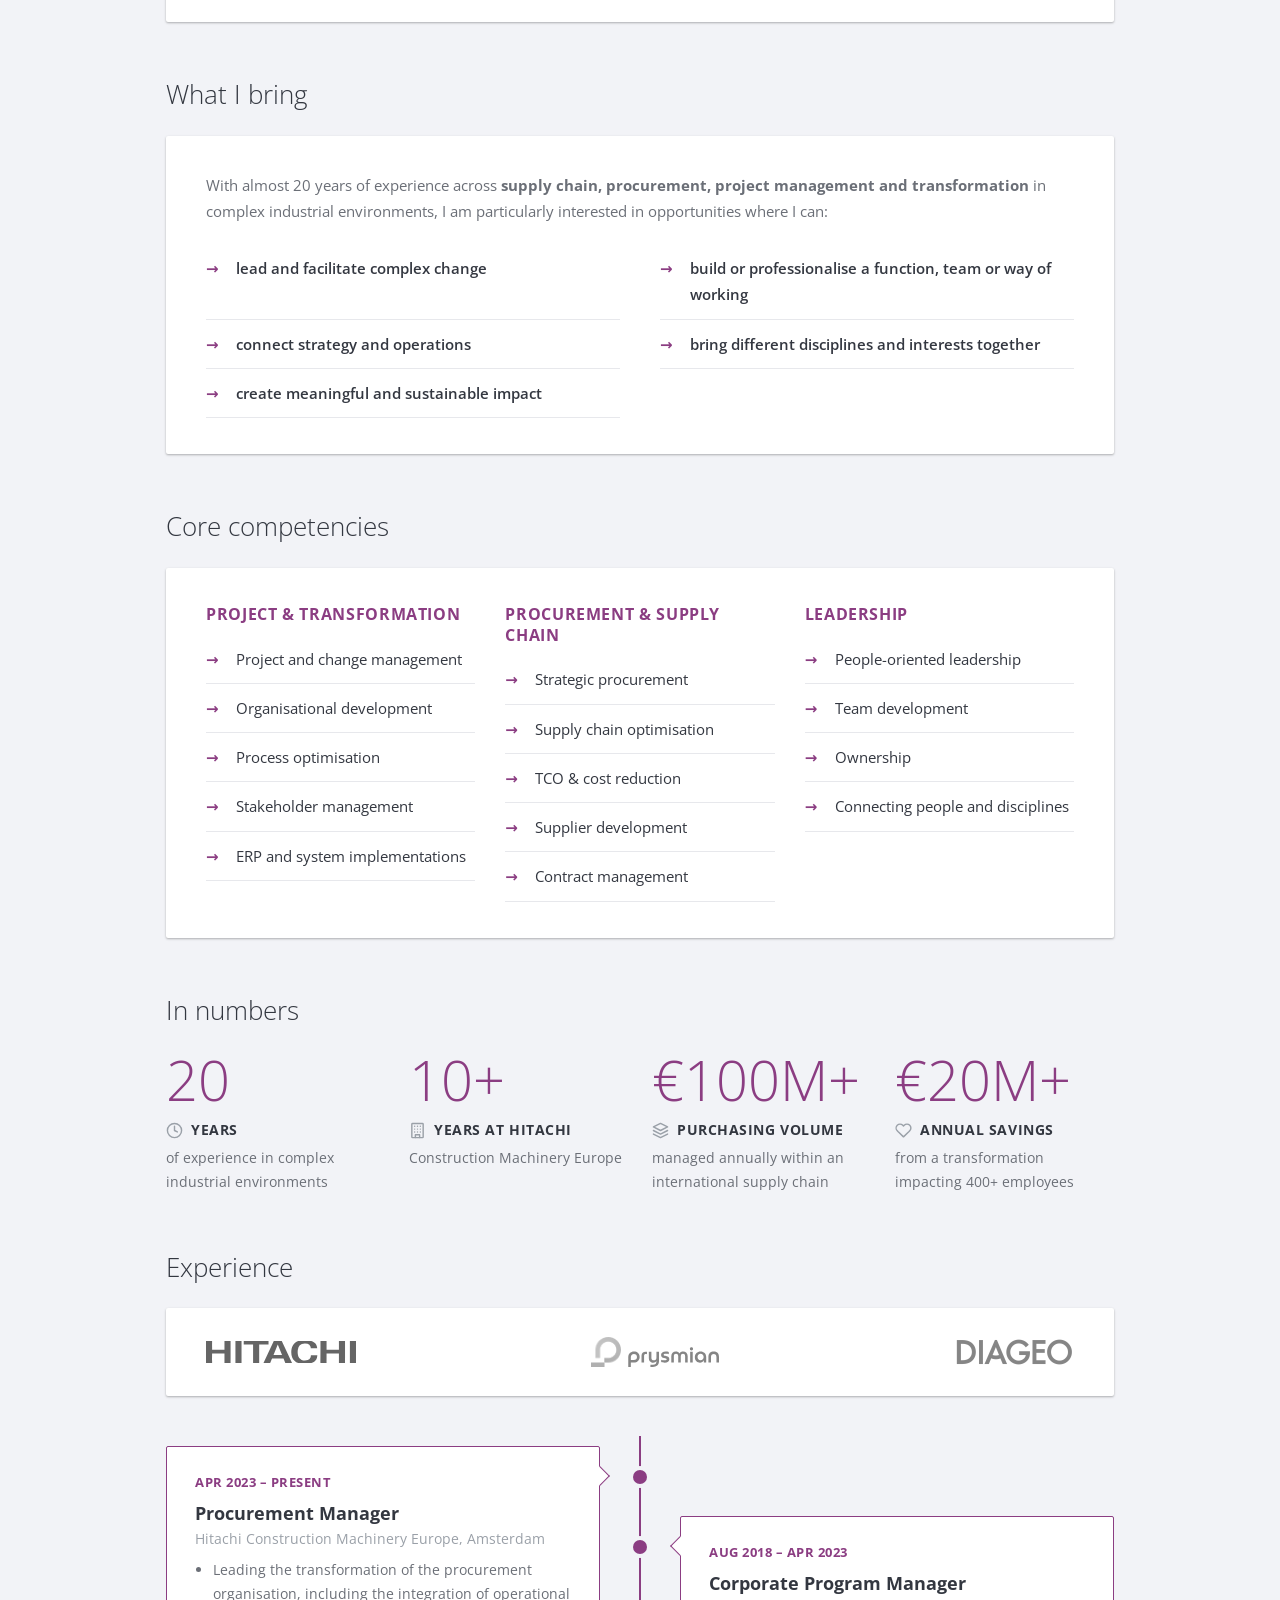
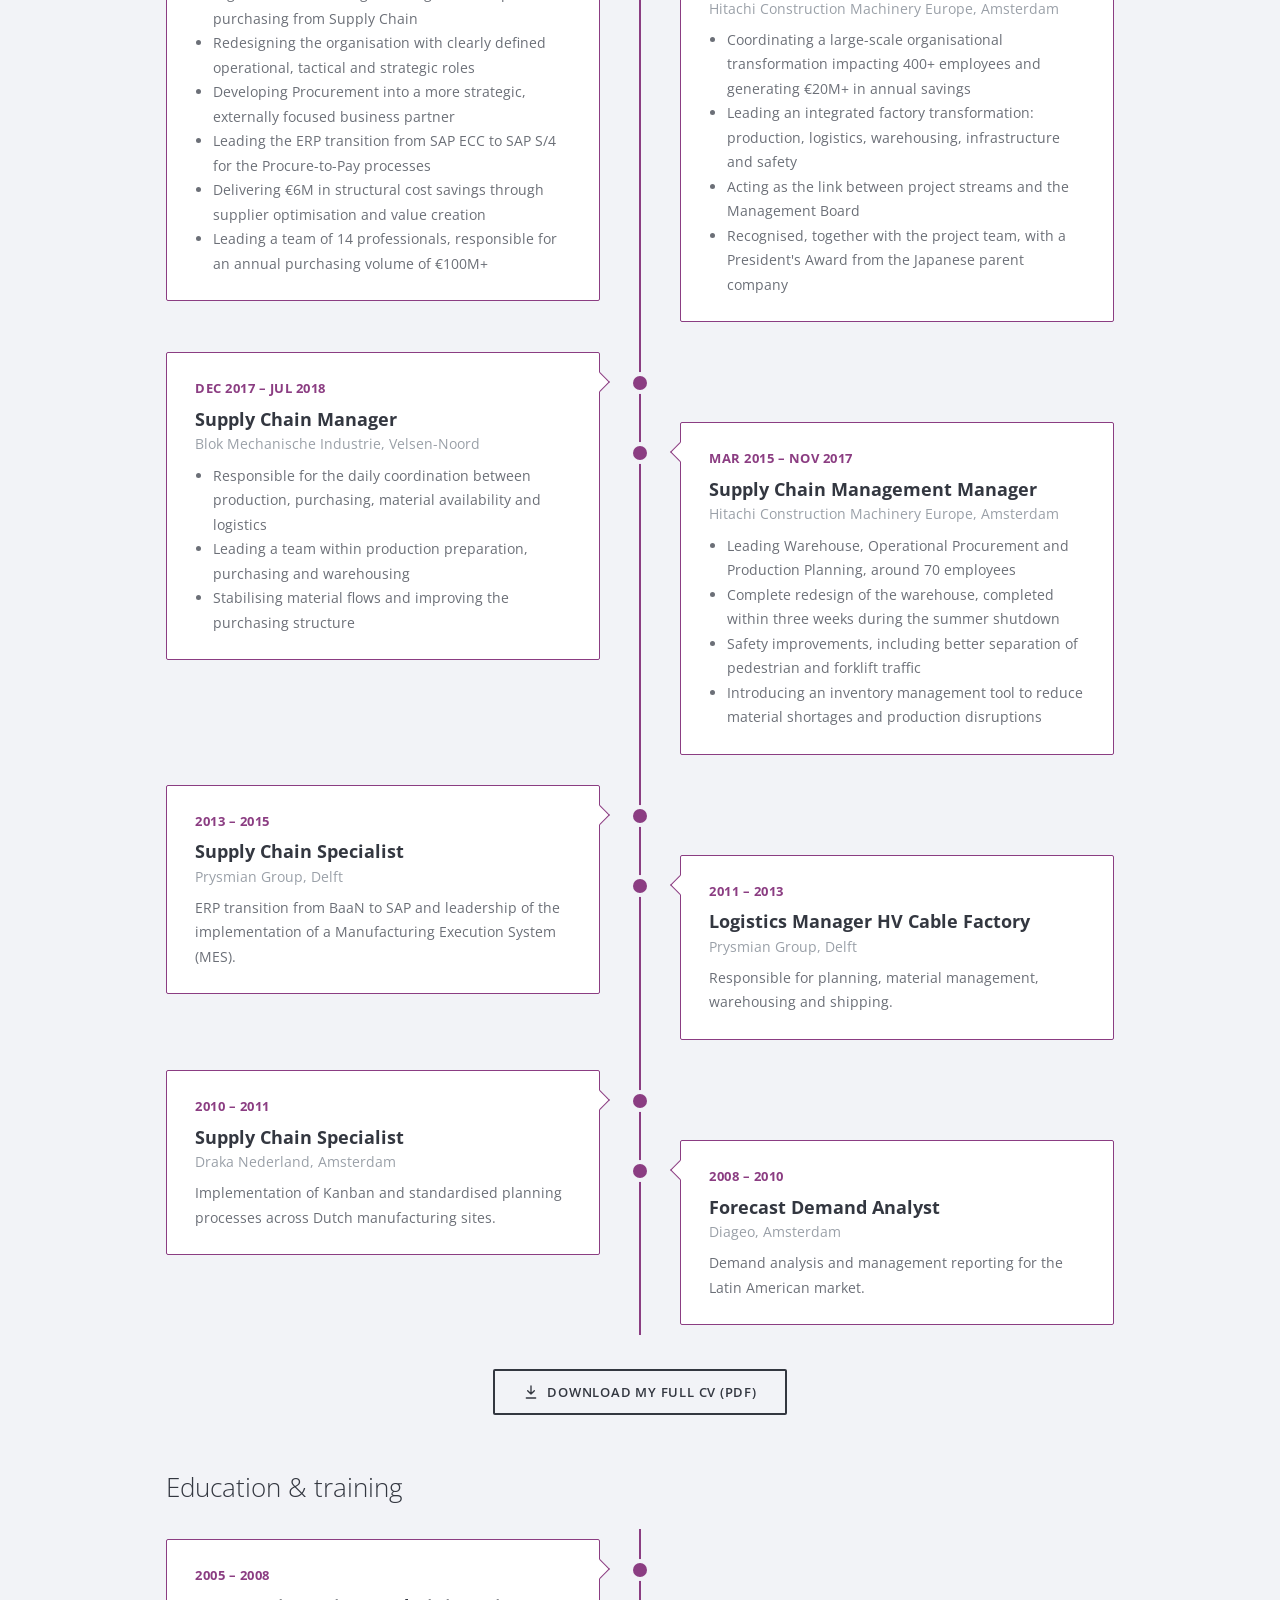
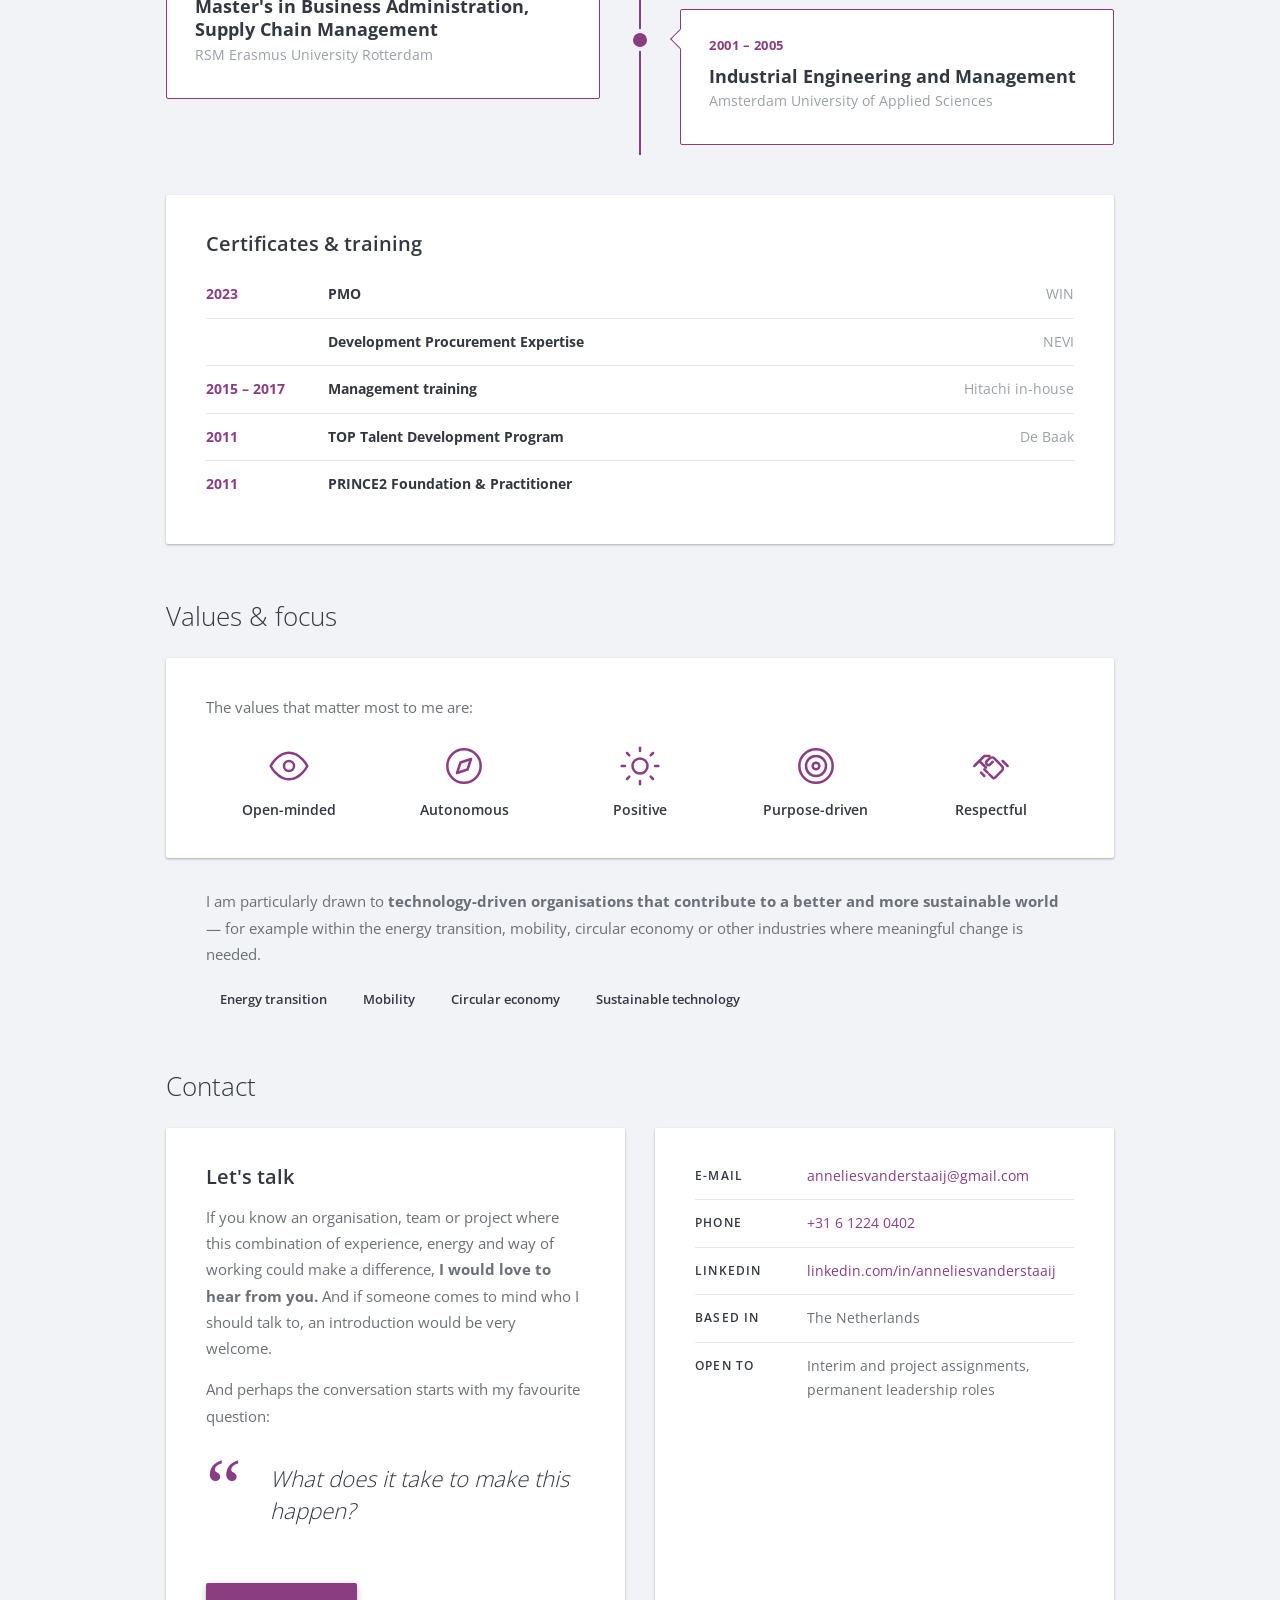
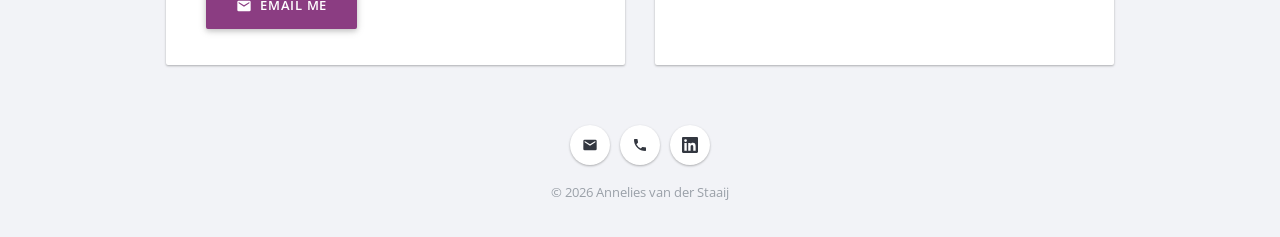
==== commit e31b0a19: "Use the AS icon instead of VS in the logo and favicon Co-Authored-By: Claude Opus 5.5 <noreply@anthr" ====
--- a/index.html
+++ b/index.html
@@ -16,7 +16,7 @@
   <meta property="og:image" content="https://www.anneliesvanderstaaij.nl/assets/img/og-image.png">
   <meta property="og:locale" content="en_GB">
   <meta name="twitter:card" content="summary_large_image">
-  <meta name="theme-color" content="#6d4bd8">
+  <meta name="theme-color" content="#8e5bc8">
   <link rel="icon" href="/assets/img/favicon-as.svg" type="image/svg+xml">
   <link rel="preload" href="/assets/fonts/open-sans-latin.woff2" as="font" type="font/woff2" crossorigin>
   <link rel="stylesheet" href="/assets/css/style.css?v=2026110903">
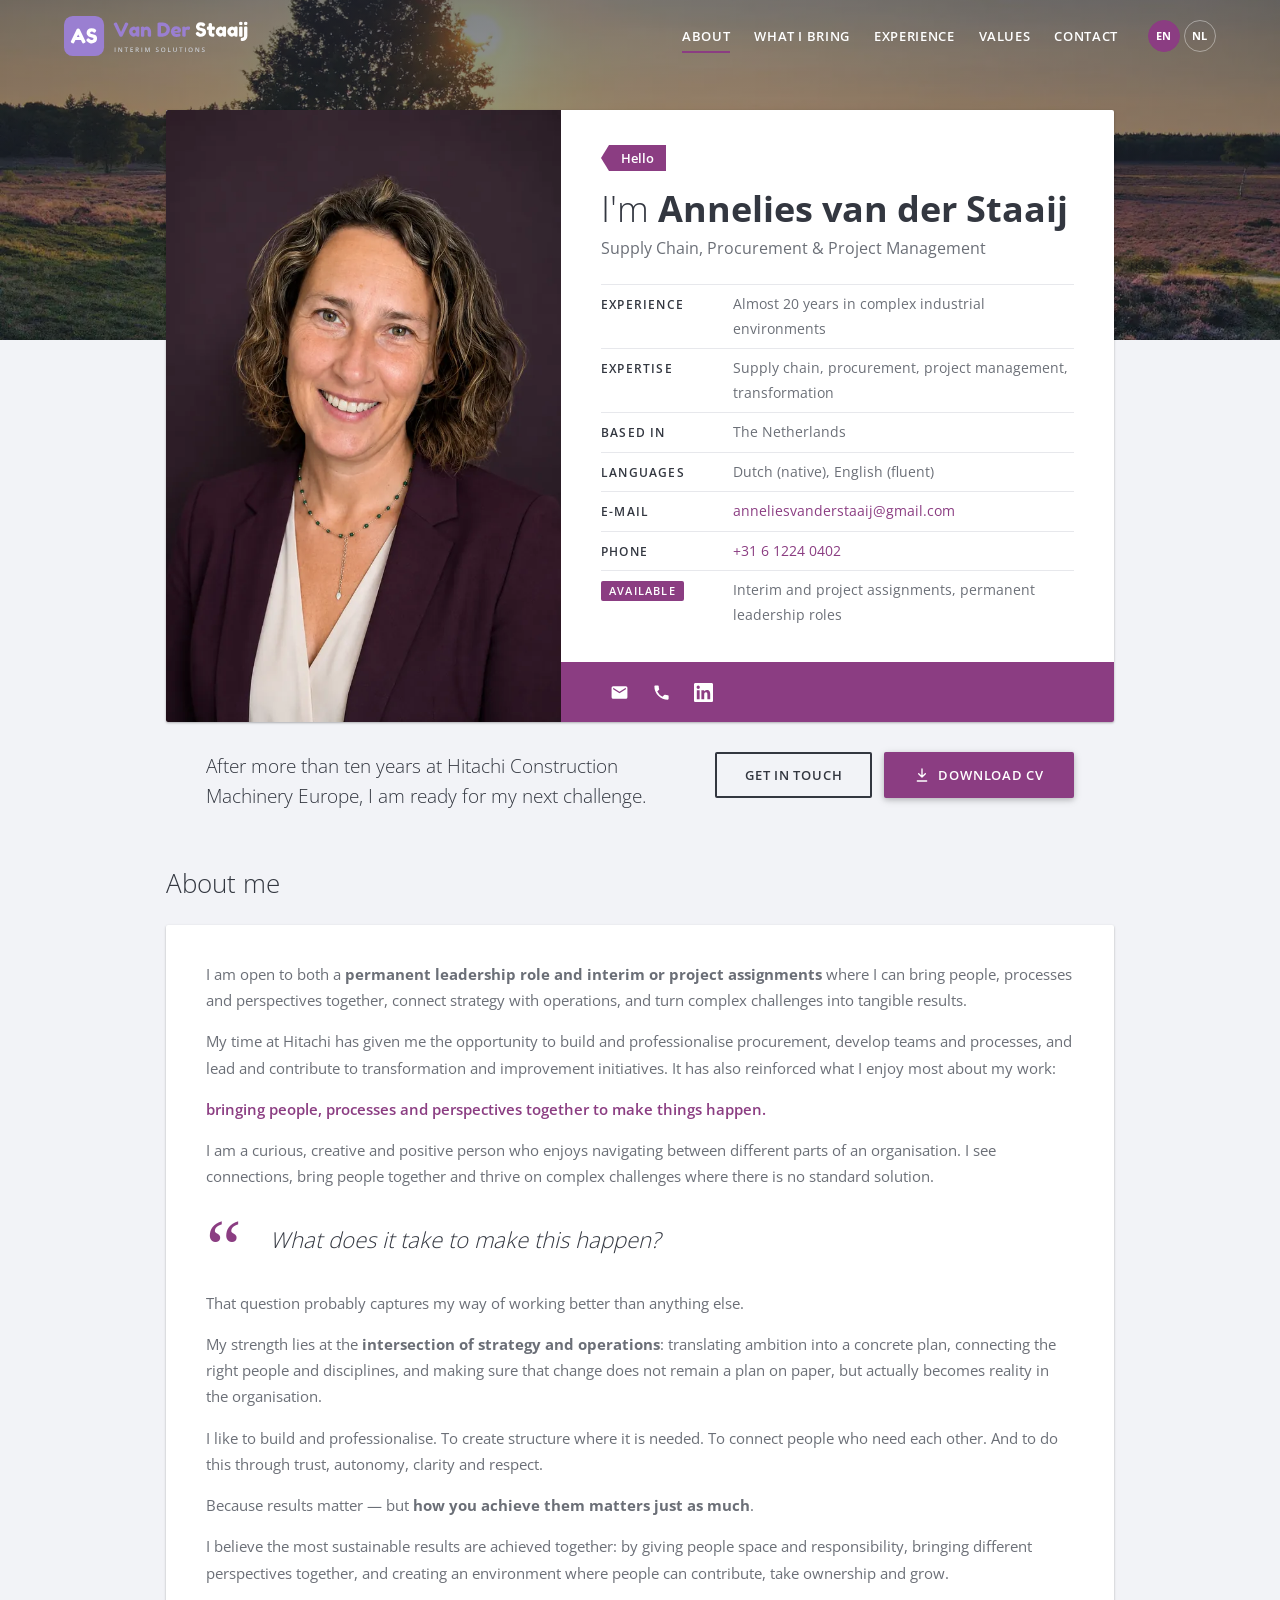
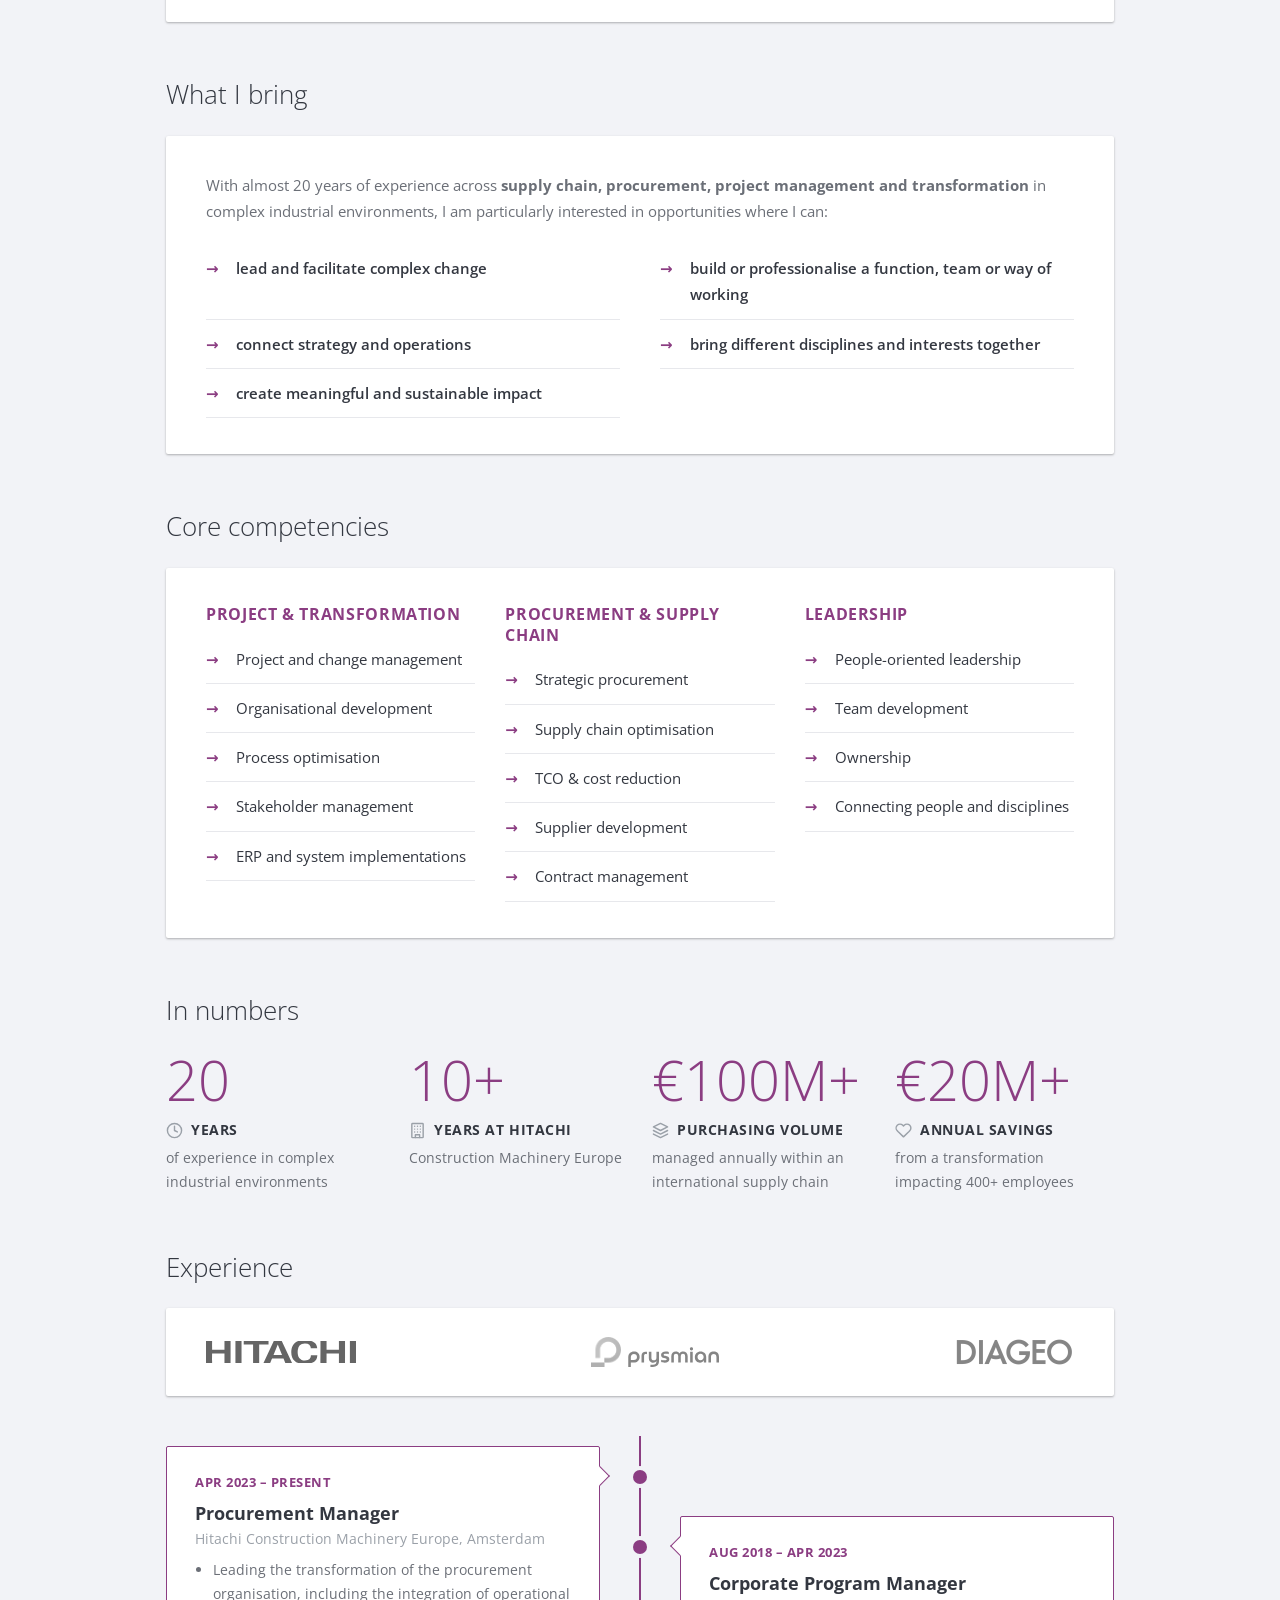
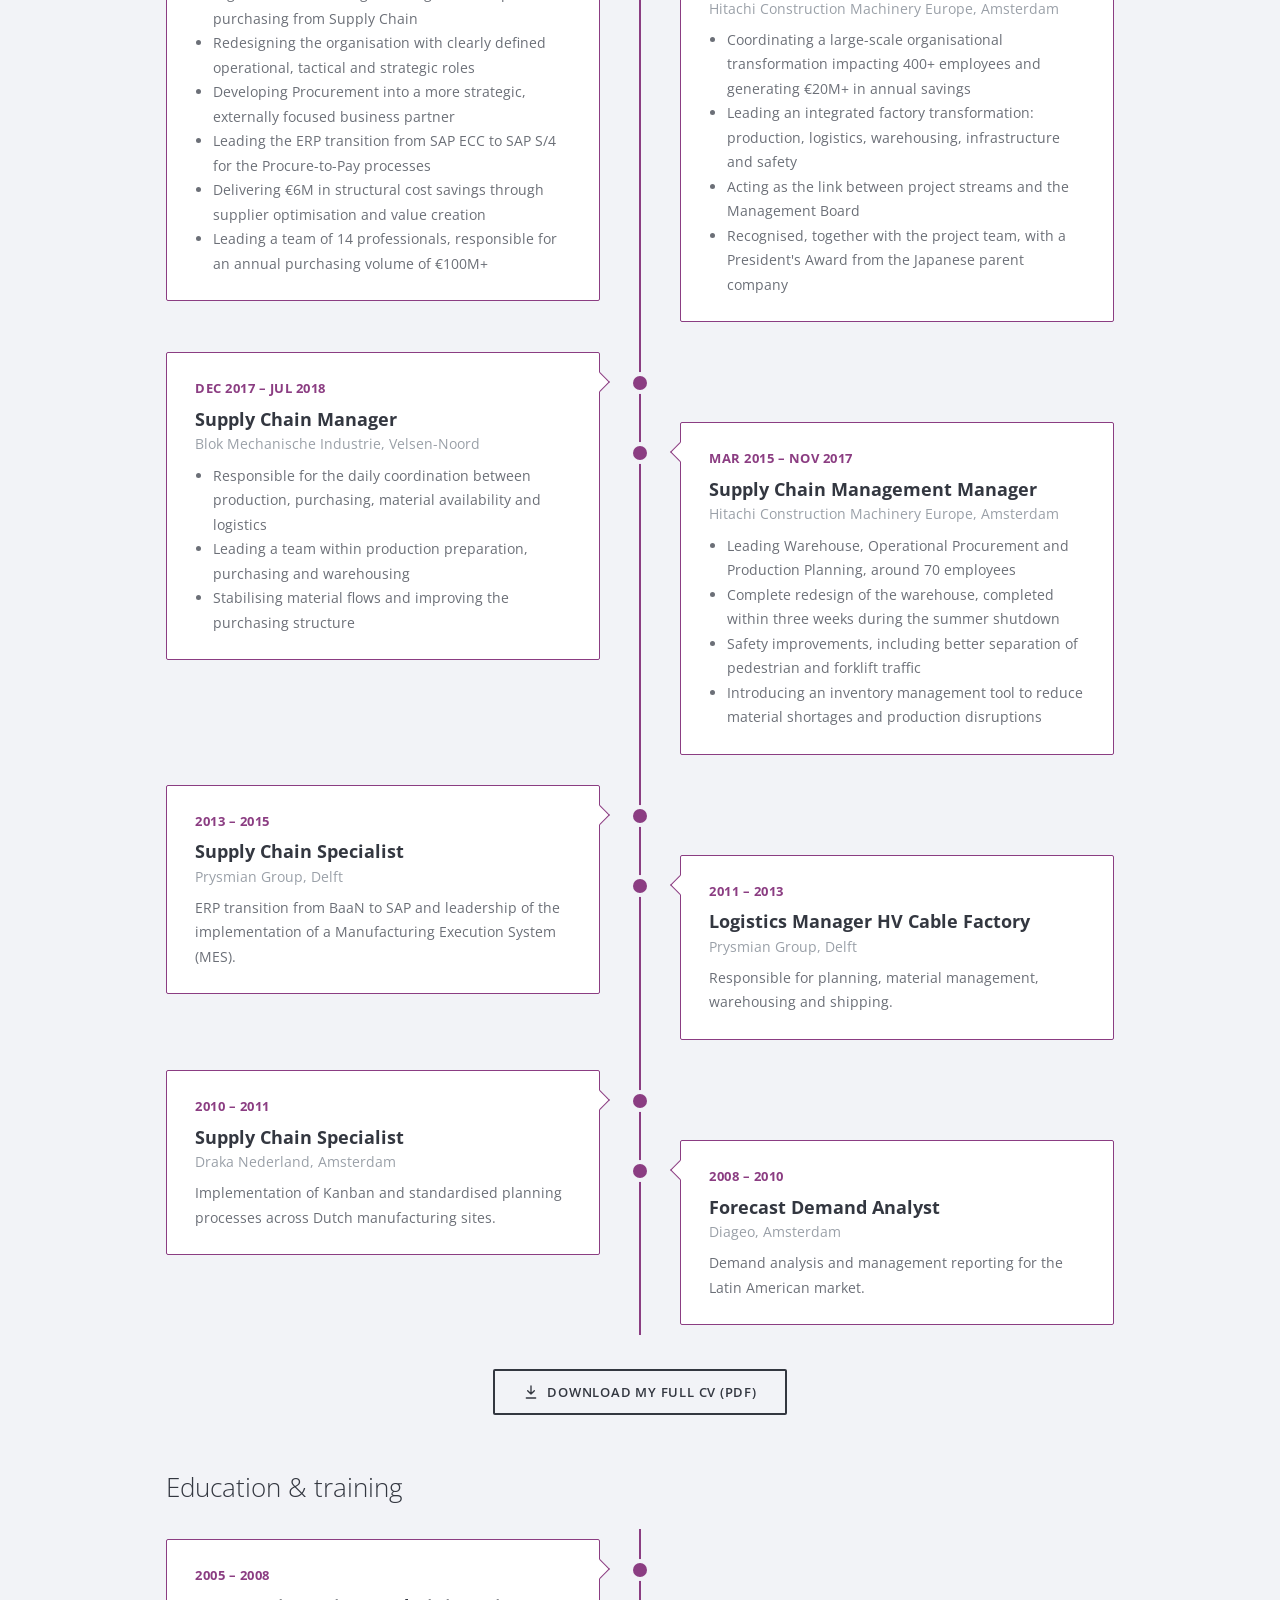
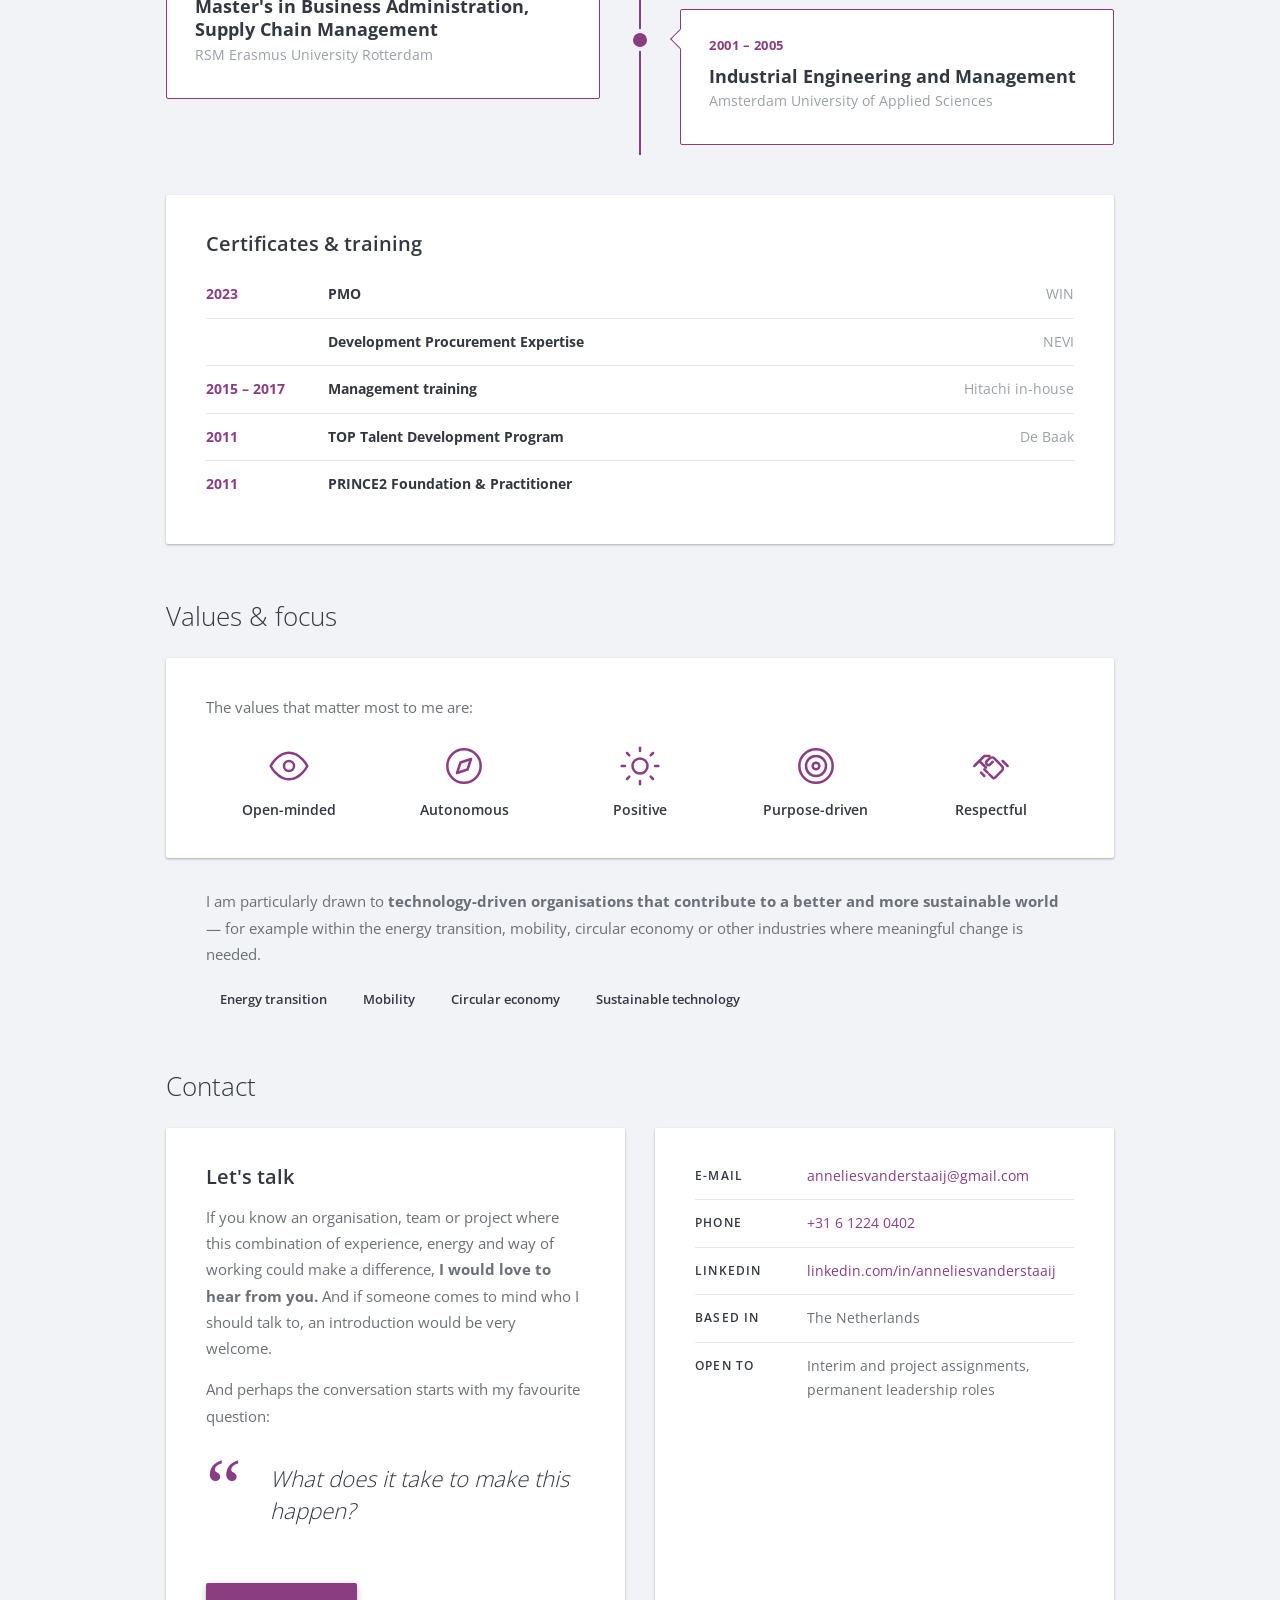
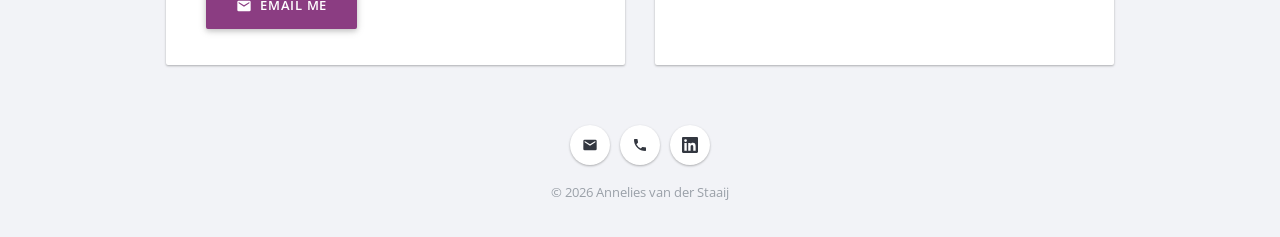
==== commit 29e4bea2: "Use the AS icon instead of VS in the logo and favicon Co-Authored-By: Claude Opus 5.5 <noreply@anthr" ====
--- a/index.html
+++ b/index.html
@@ -16,7 +16,7 @@
   <meta property="og:image" content="https://www.anneliesvanderstaaij.nl/assets/img/og-image.png">
   <meta property="og:locale" content="en_GB">
   <meta name="twitter:card" content="summary_large_image">
-  <meta name="theme-color" content="#8e5bc8">
+  <meta name="theme-color" content="#9a7fd1">
   <link rel="icon" href="/assets/img/favicon-as.svg" type="image/svg+xml">
   <link rel="preload" href="/assets/fonts/open-sans-latin.woff2" as="font" type="font/woff2" crossorigin>
   <link rel="stylesheet" href="/assets/css/style.css?v=2026110903">
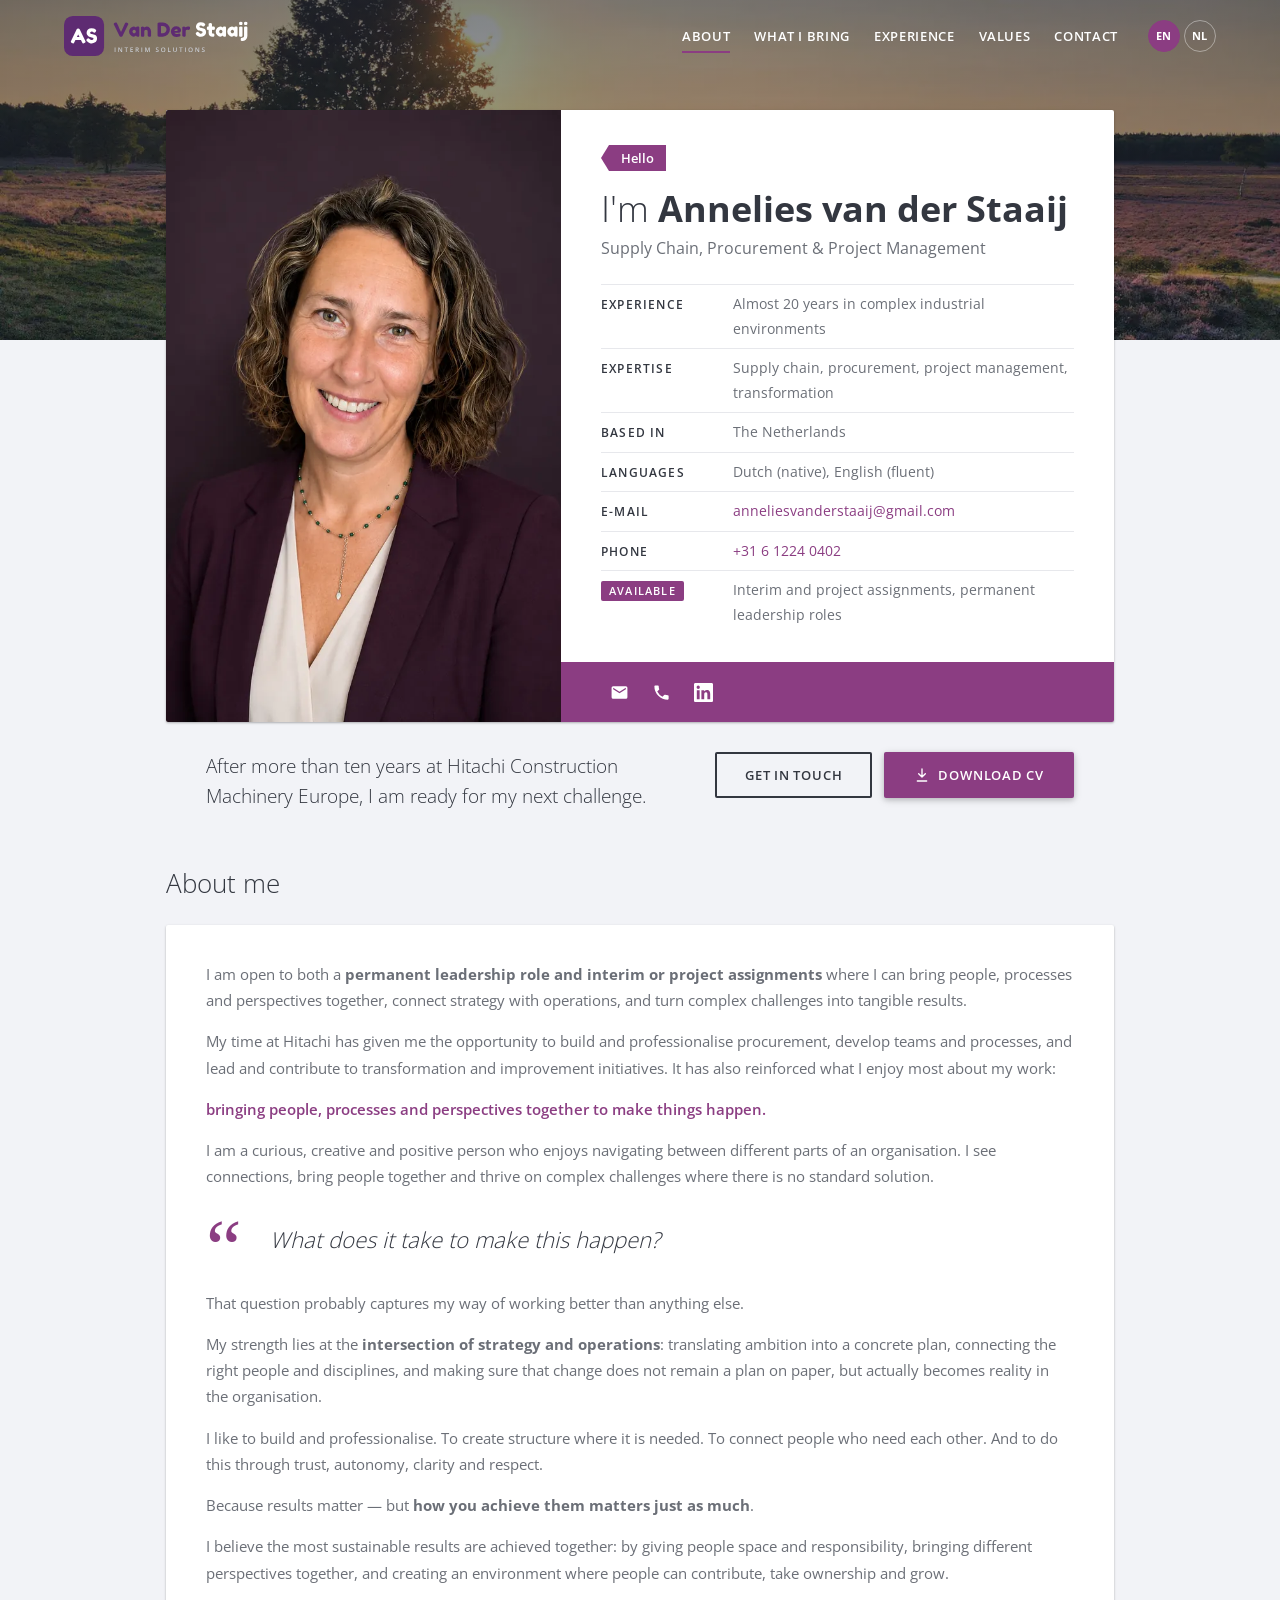
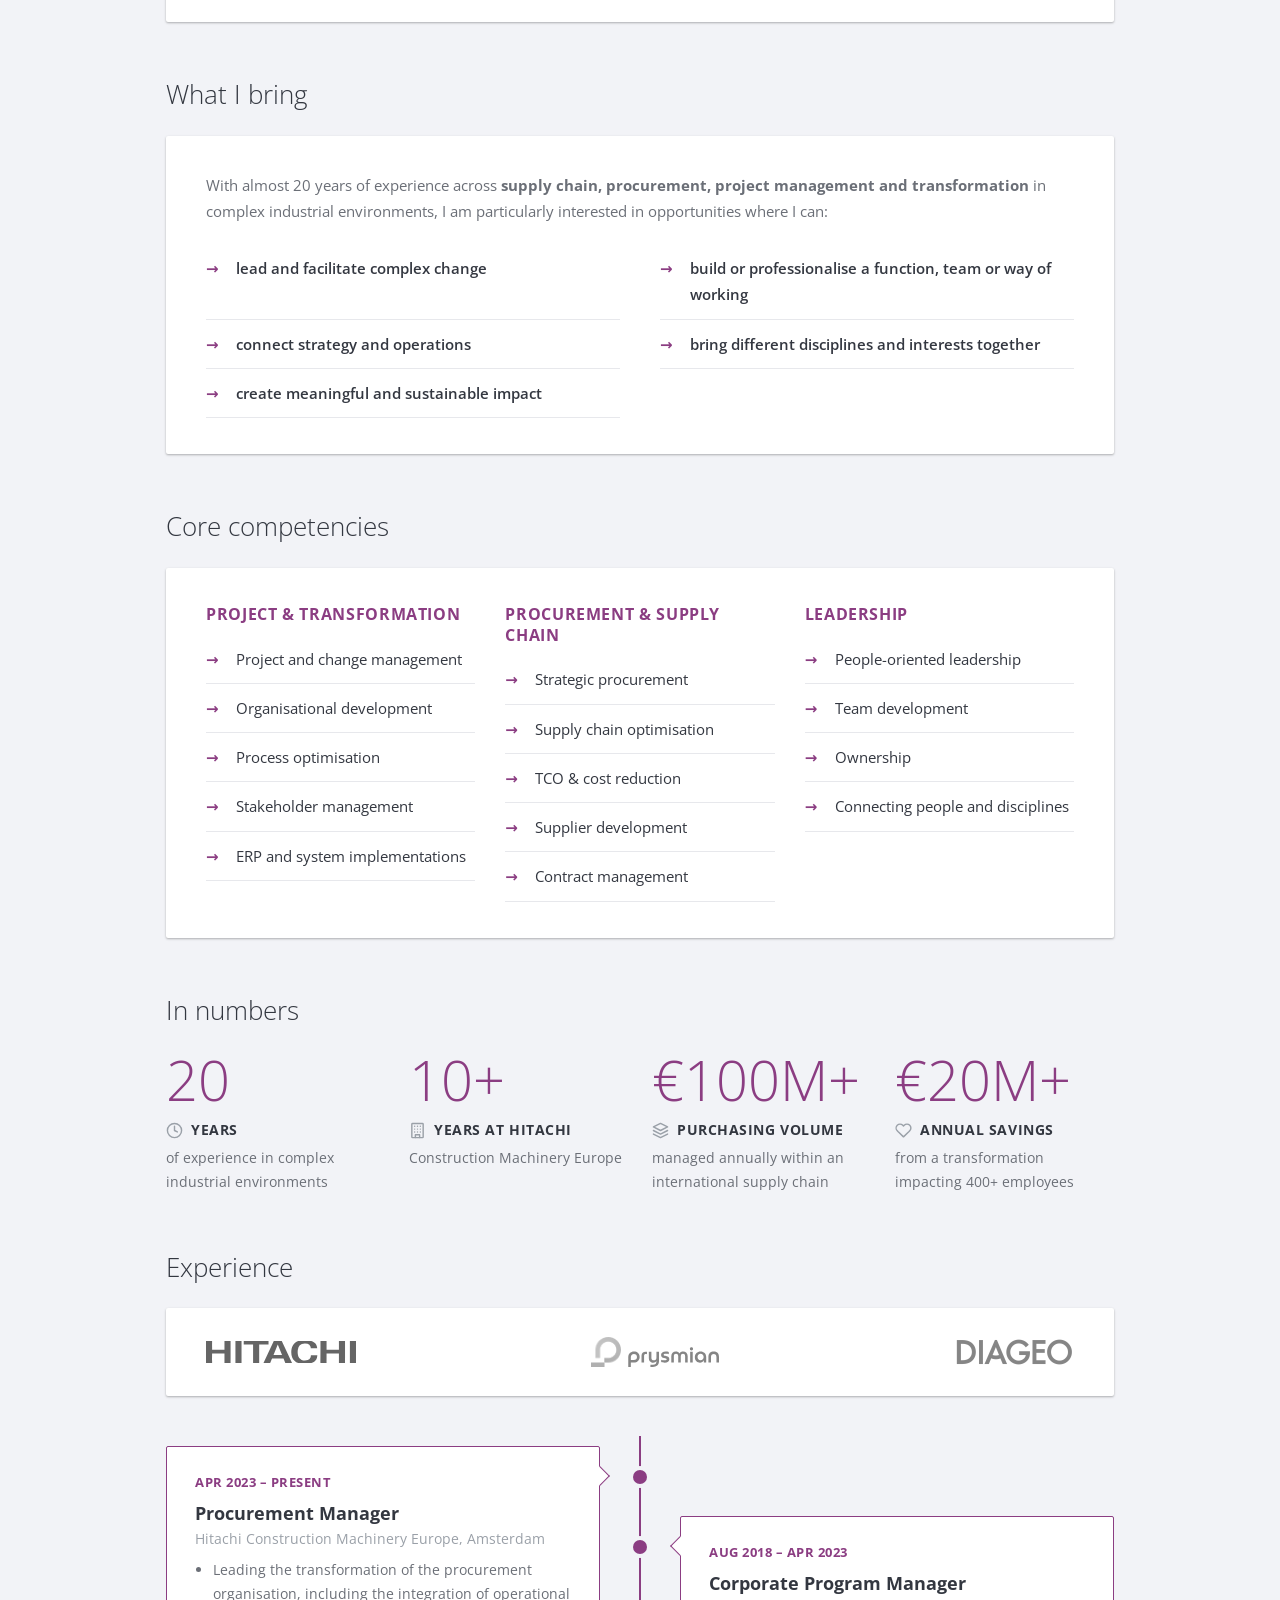
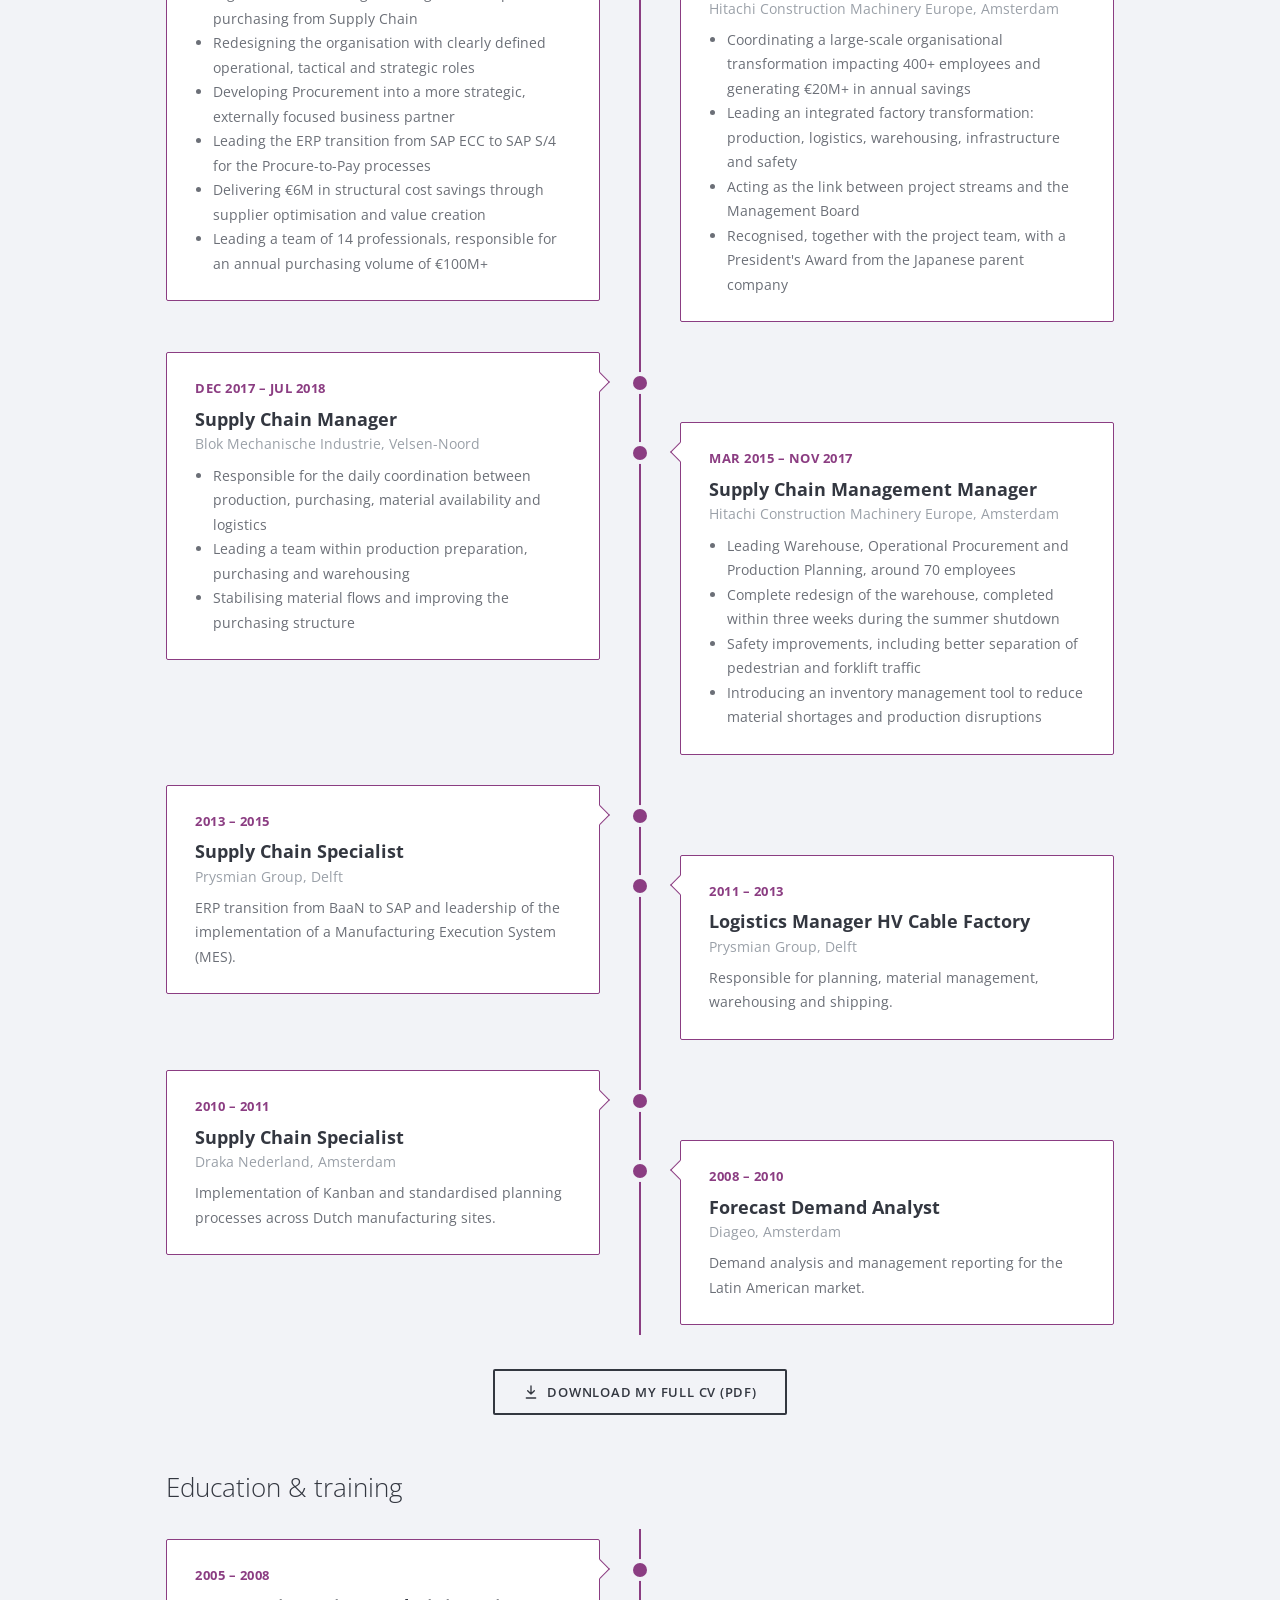
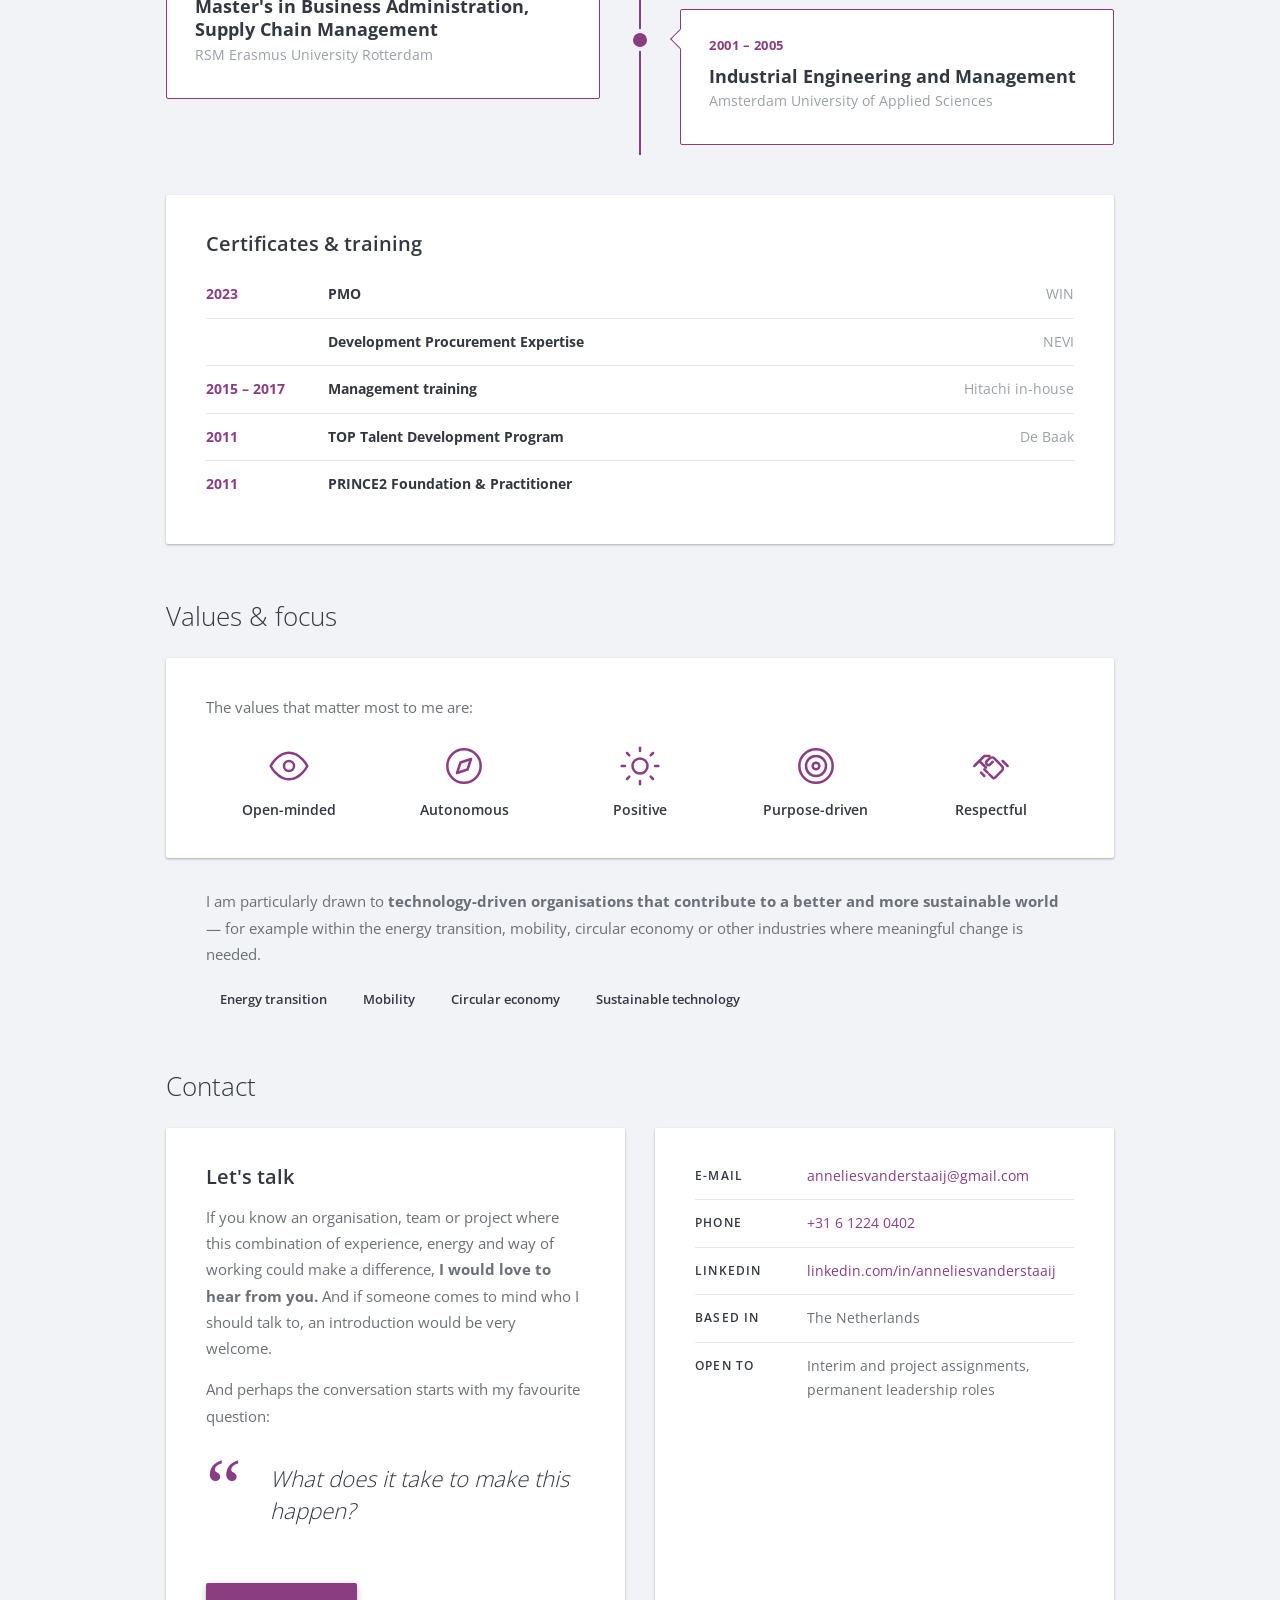
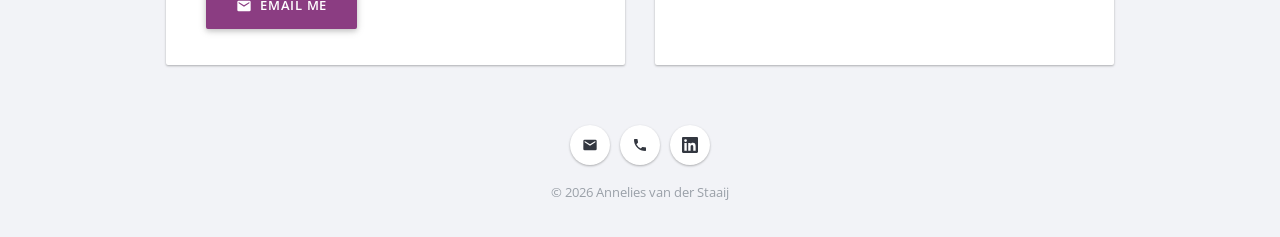
==== commit 3efe44d9: "Use the AS icon instead of VS in the logo and favicon Co-Authored-By: Claude Opus 5.5 <noreply@anthr" ====
--- a/index.html
+++ b/index.html
@@ -16,7 +16,7 @@
   <meta property="og:image" content="https://www.anneliesvanderstaaij.nl/assets/img/og-image.png">
   <meta property="og:locale" content="en_GB">
   <meta name="twitter:card" content="summary_large_image">
-  <meta name="theme-color" content="#9a7fd1">
+  <meta name="theme-color" content="#5e2b72">
   <link rel="icon" href="/assets/img/favicon-as.svg" type="image/svg+xml">
   <link rel="preload" href="/assets/fonts/open-sans-latin.woff2" as="font" type="font/woff2" crossorigin>
   <link rel="stylesheet" href="/assets/css/style.css?v=2026110903">
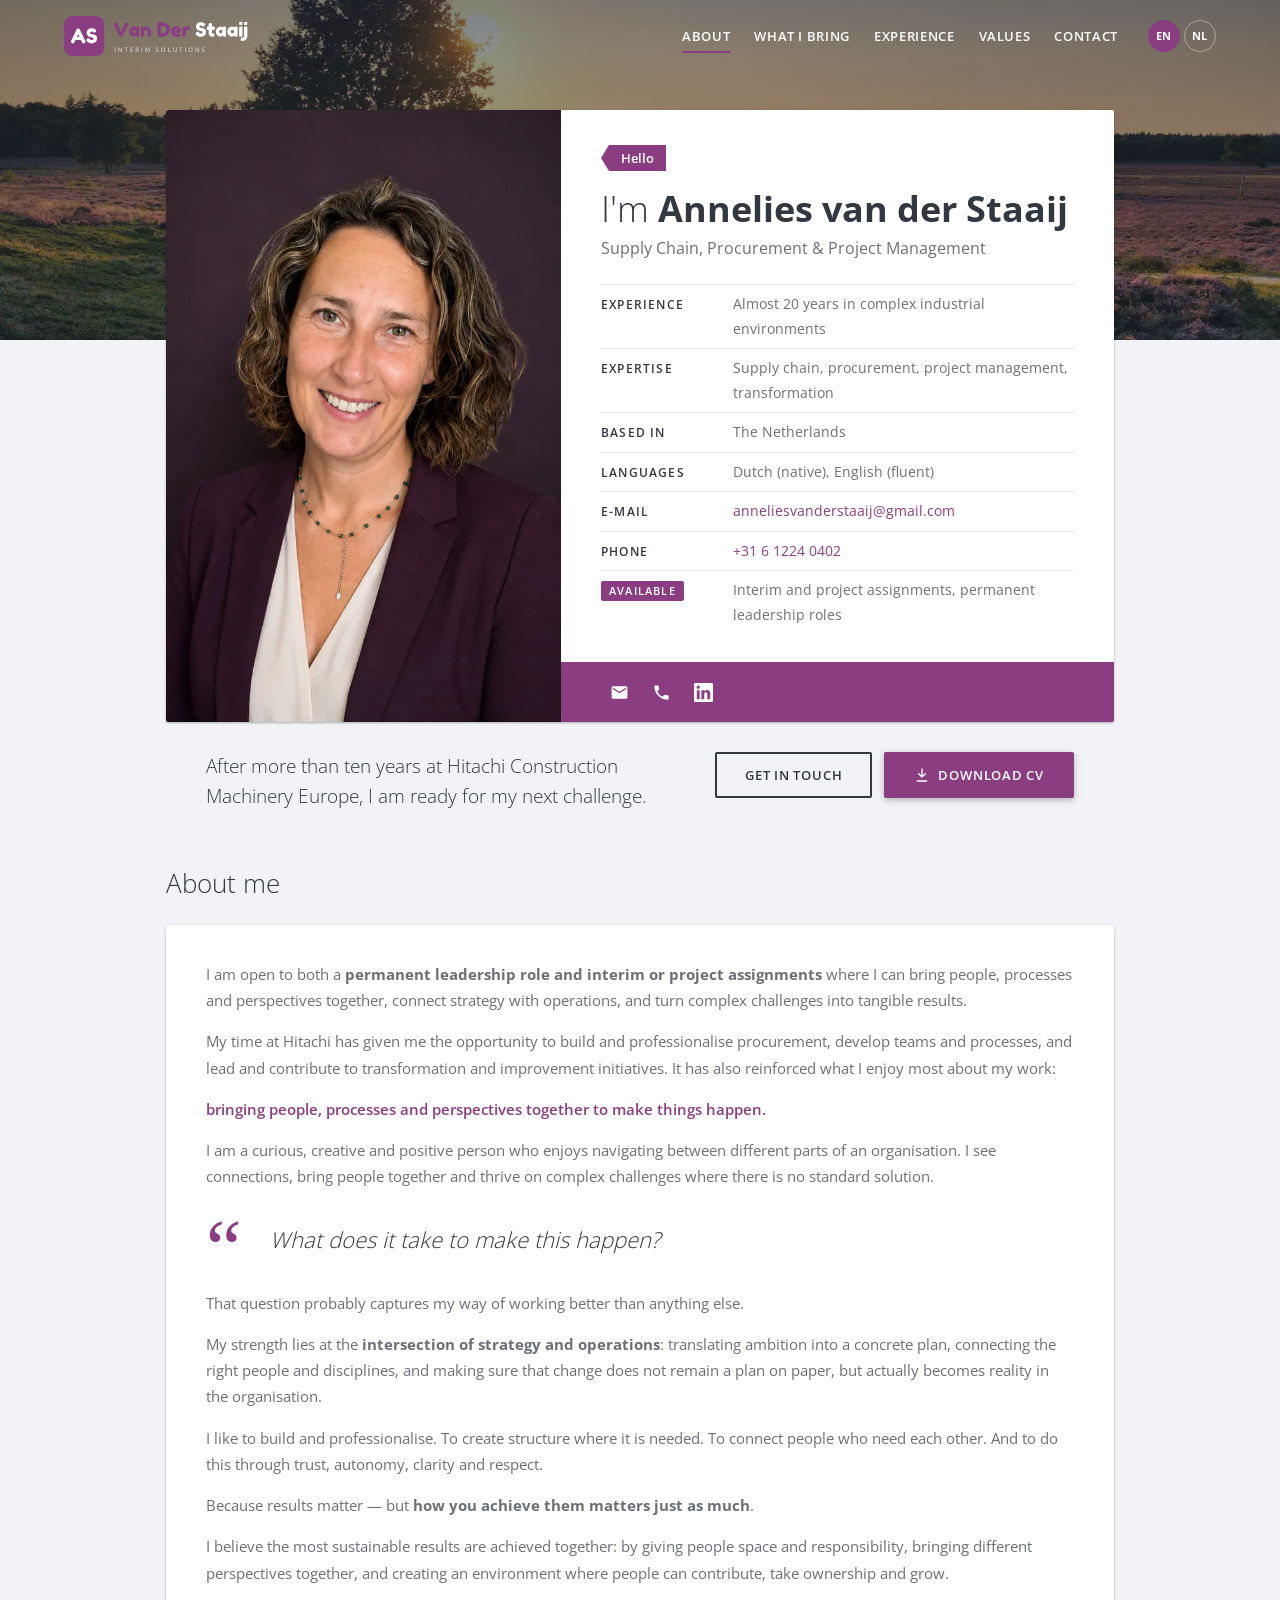
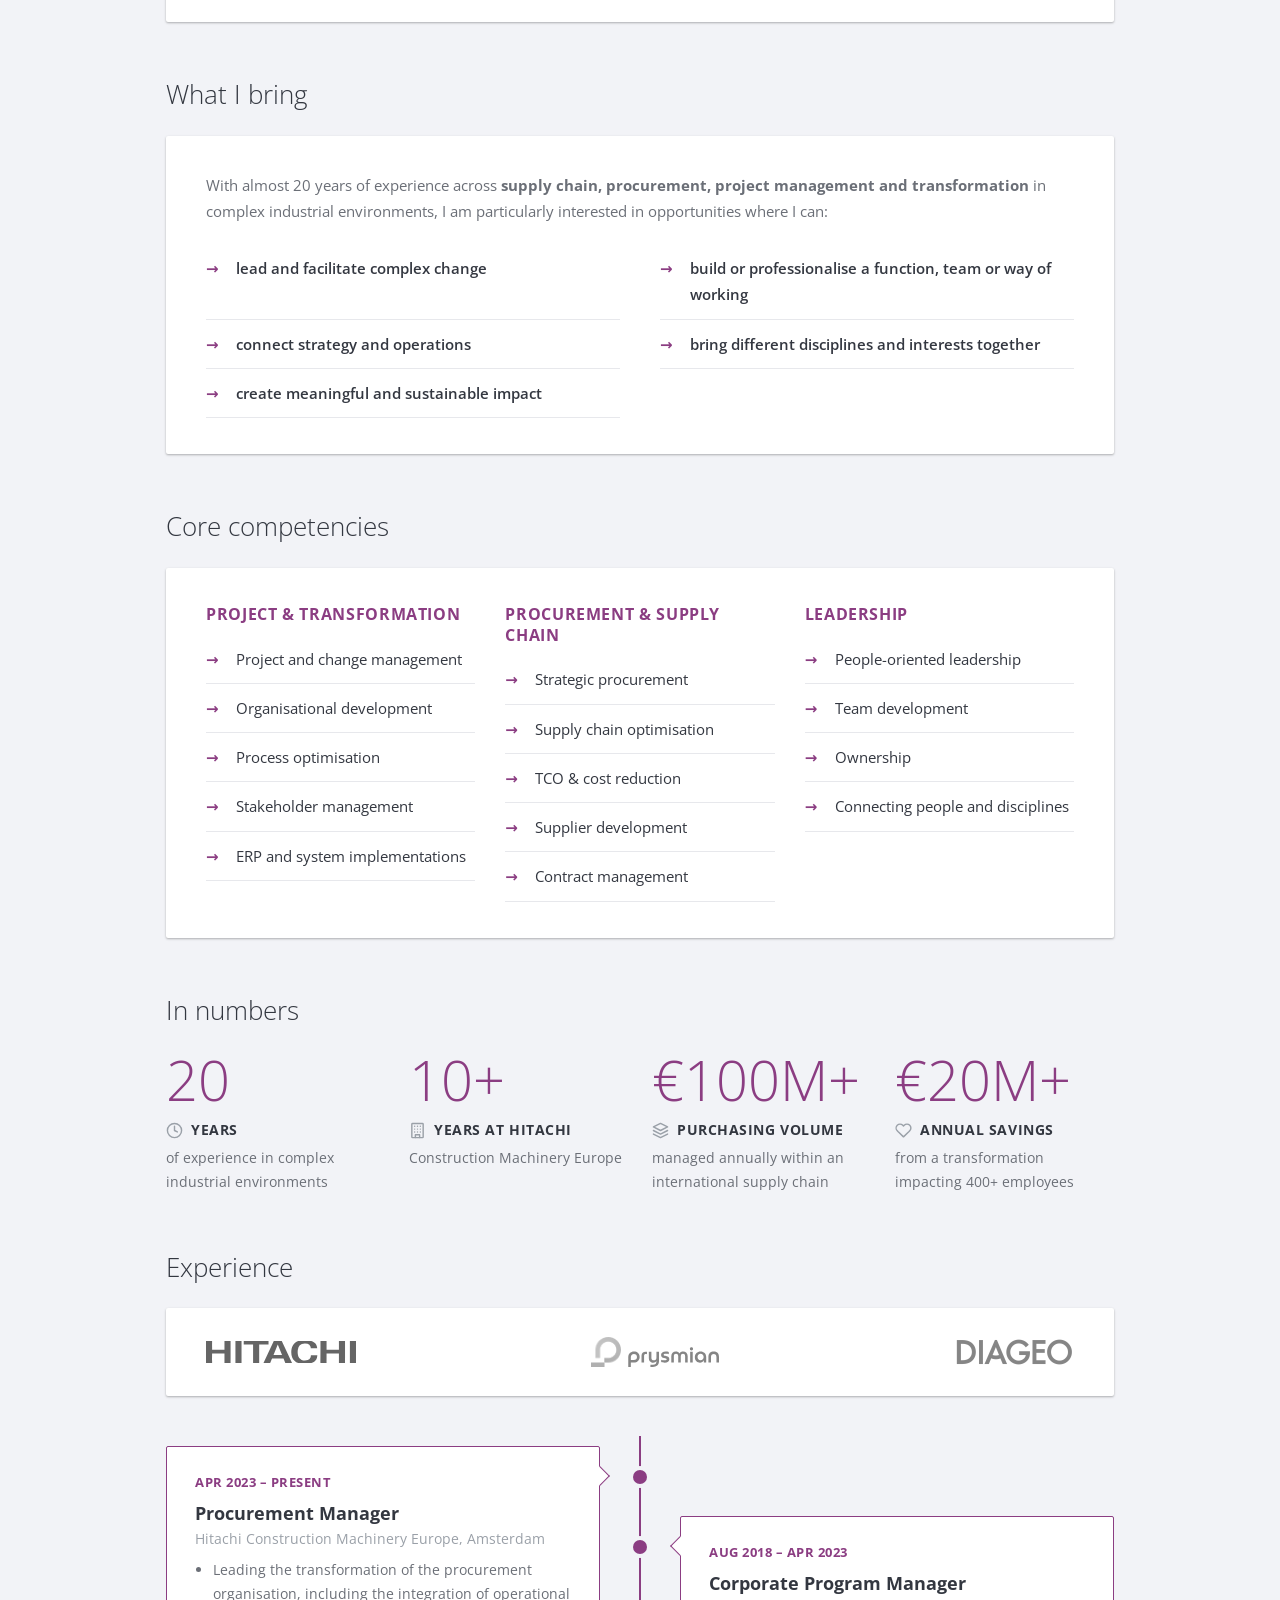
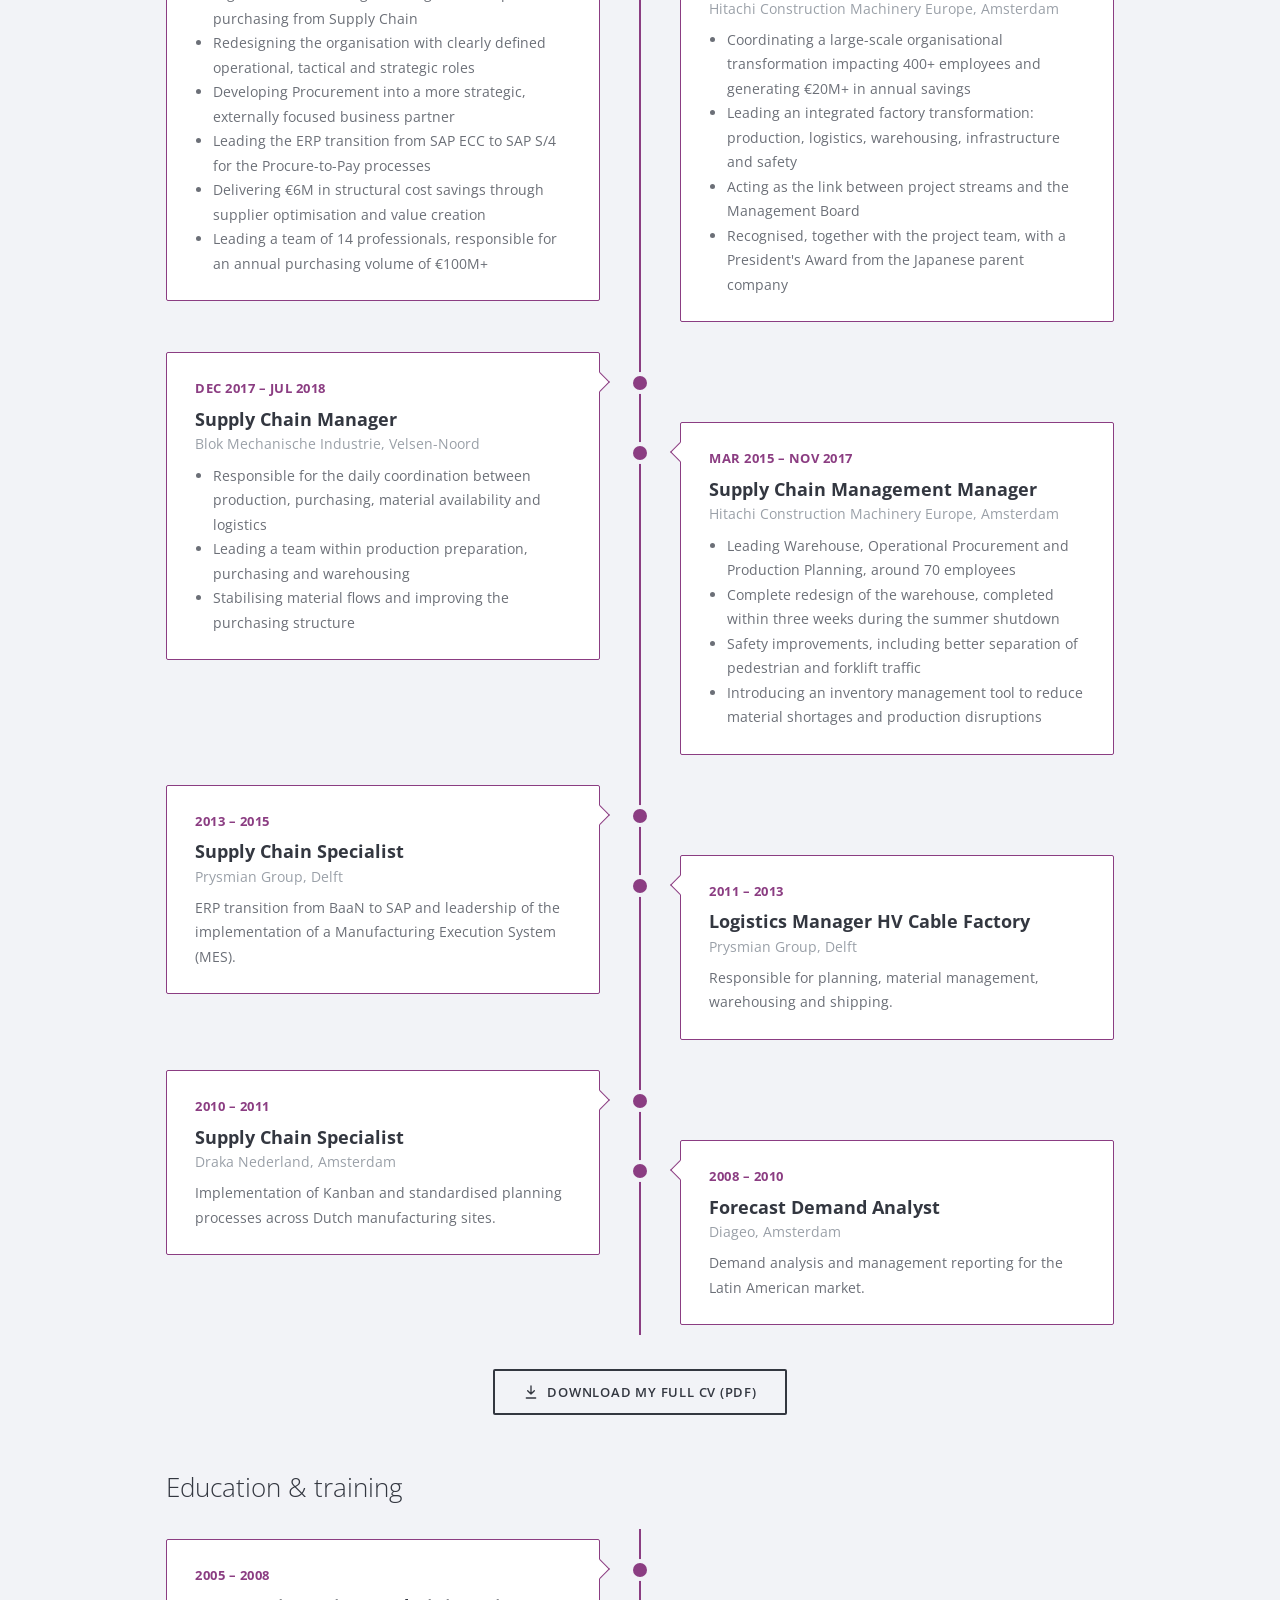
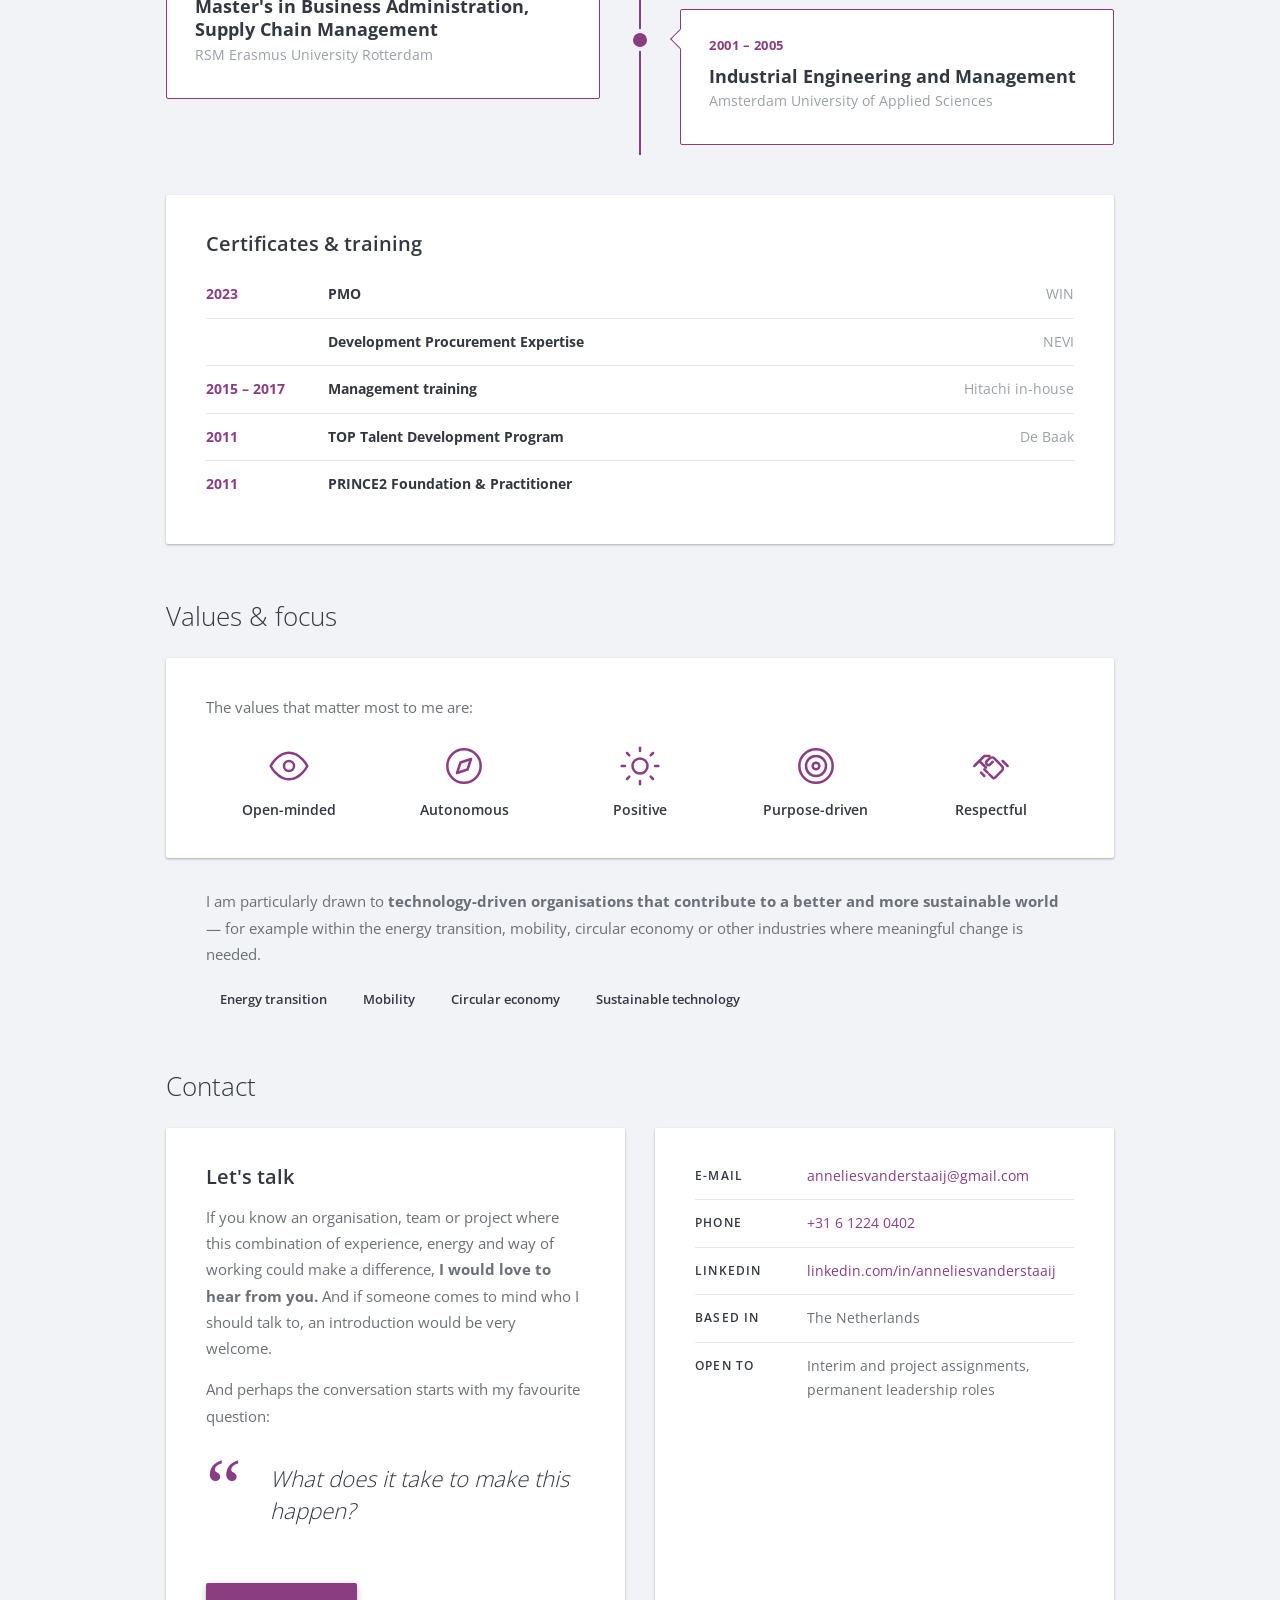
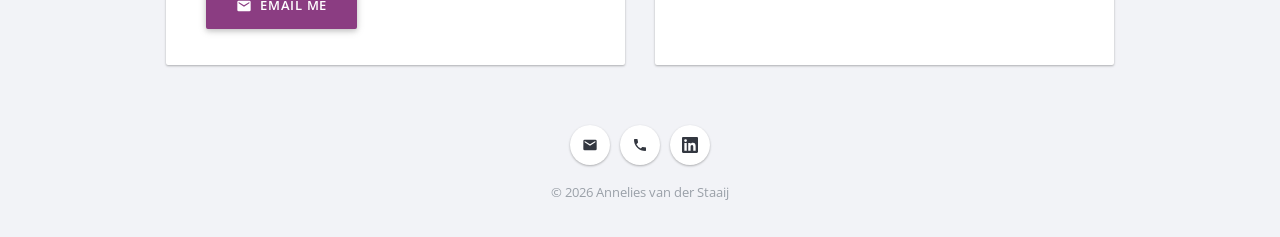
==== commit 1e90cbd6: "Use the AS icon instead of VS in the logo and favicon Co-Authored-By: Claude Opus 5.5 <noreply@anthr" ====
--- a/index.html
+++ b/index.html
@@ -16,7 +16,7 @@
   <meta property="og:image" content="https://www.anneliesvanderstaaij.nl/assets/img/og-image.png">
   <meta property="og:locale" content="en_GB">
   <meta name="twitter:card" content="summary_large_image">
-  <meta name="theme-color" content="#5e2b72">
+  <meta name="theme-color" content="#8b3d82">
   <link rel="icon" href="/assets/img/favicon-as.svg" type="image/svg+xml">
   <link rel="preload" href="/assets/fonts/open-sans-latin.woff2" as="font" type="font/woff2" crossorigin>
   <link rel="stylesheet" href="/assets/css/style.css?v=2026110903">
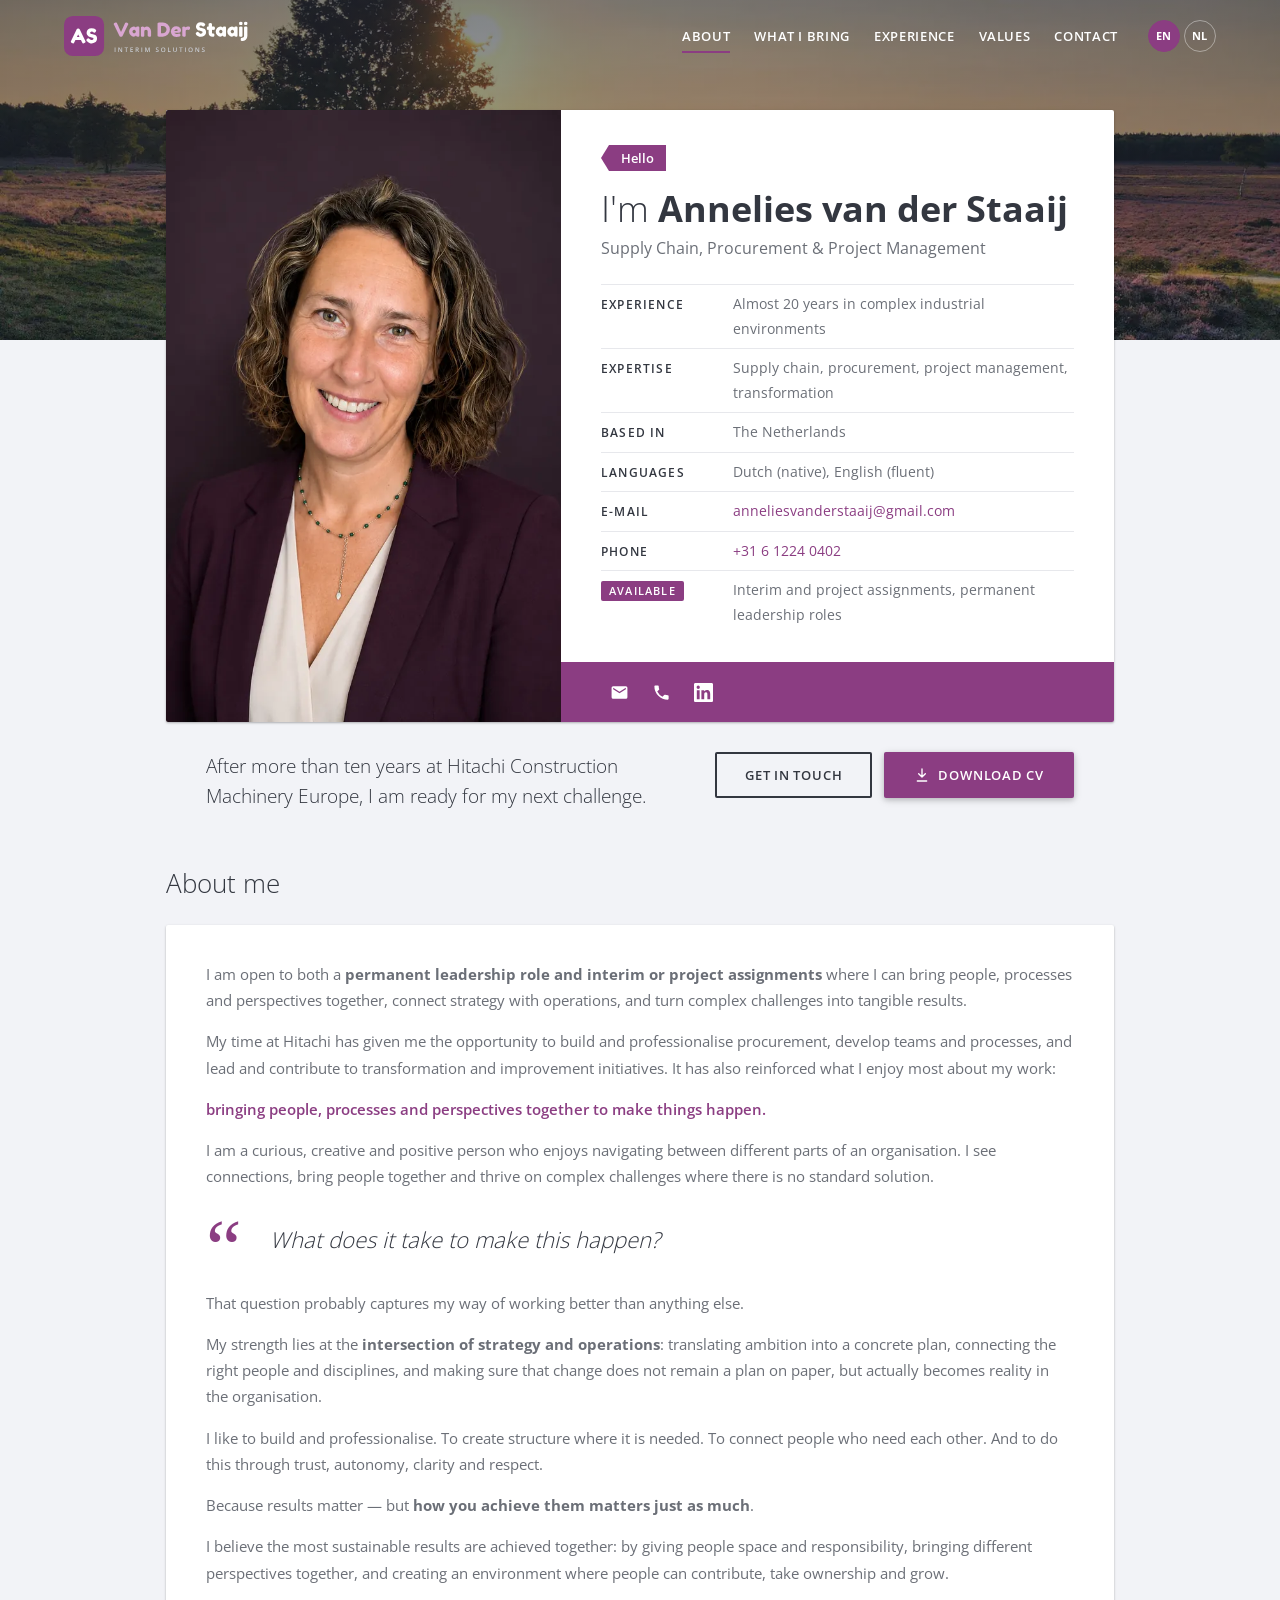
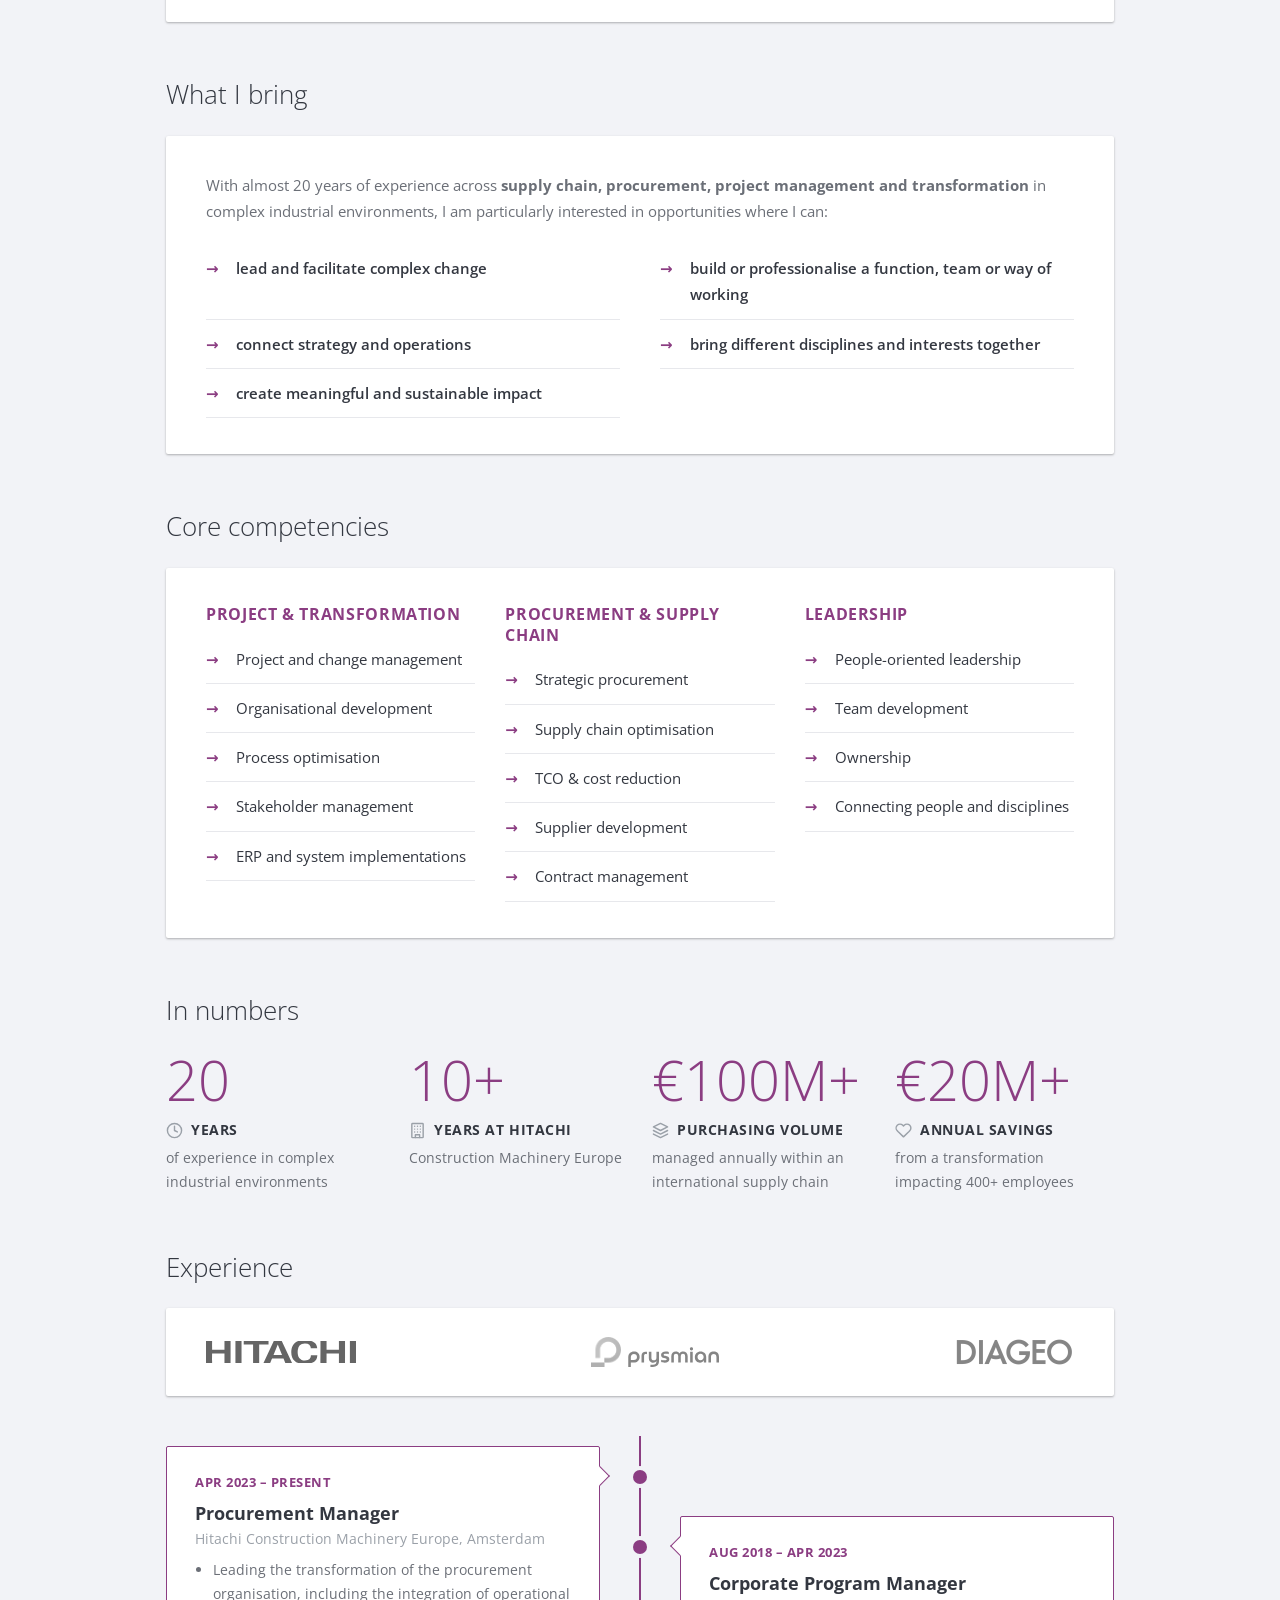
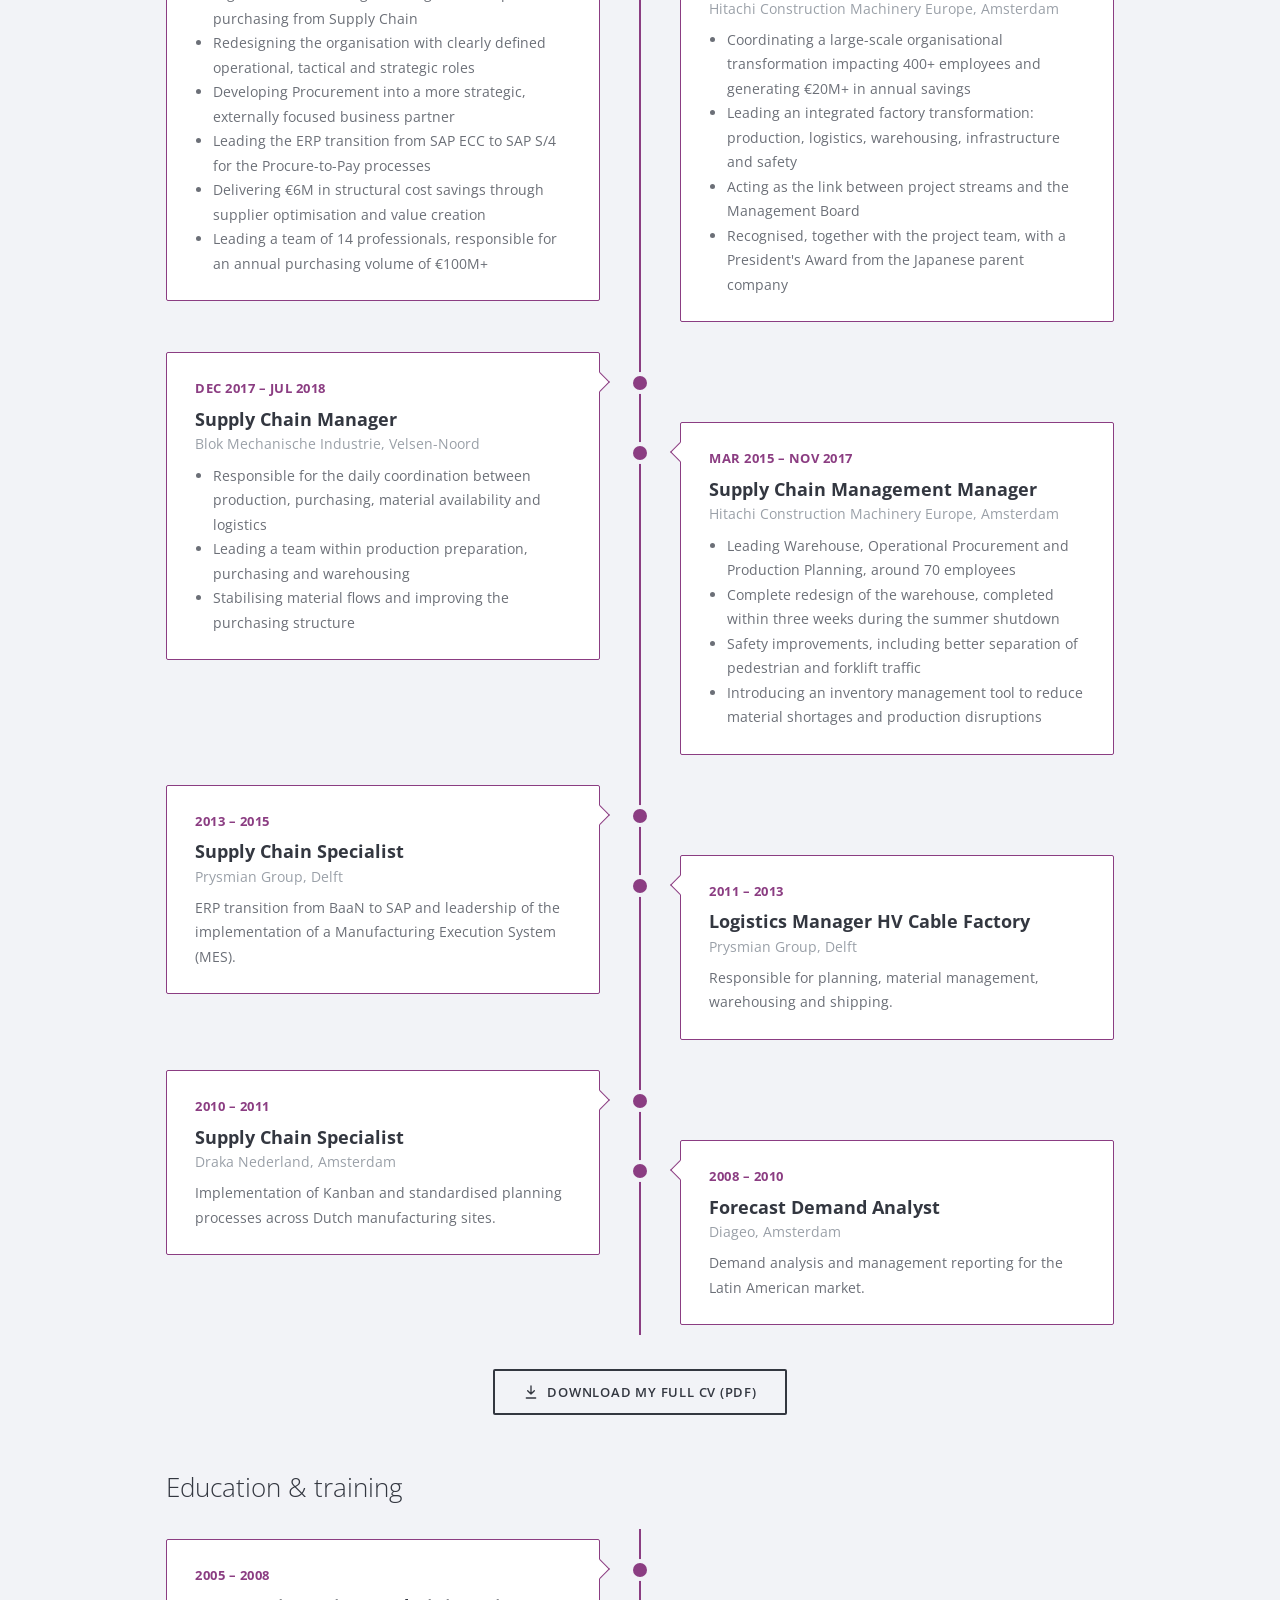
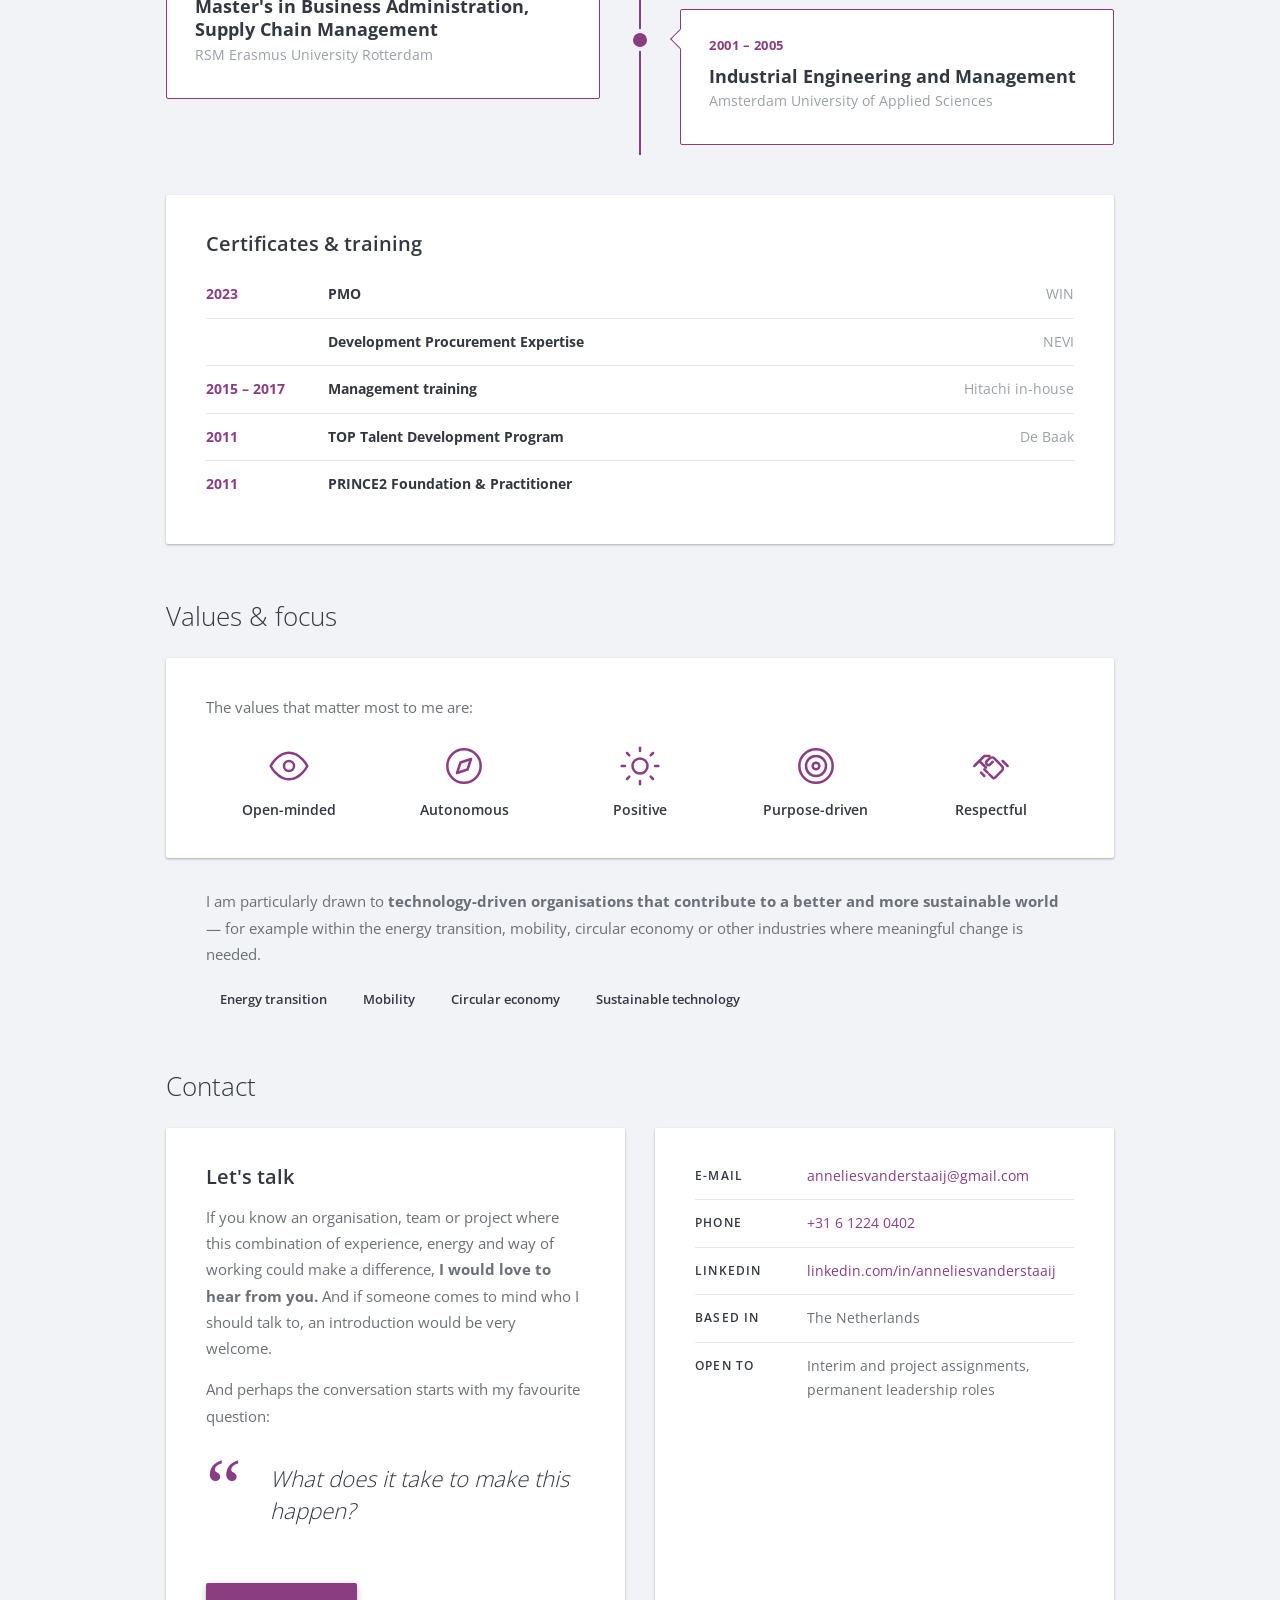
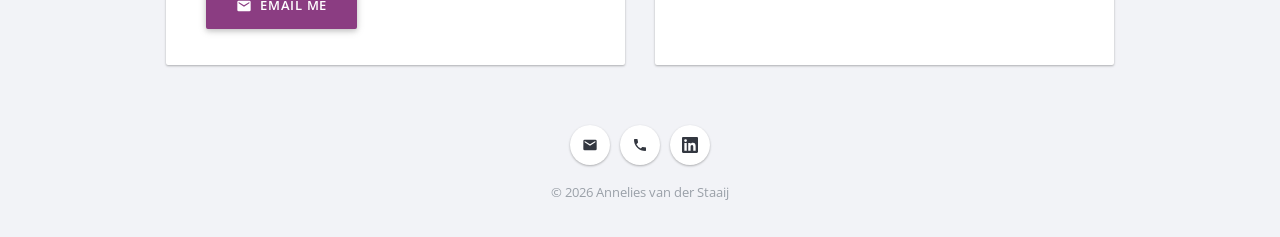
==== commit c85121a1: "Plum accent: lighter 'Van Der' on the photo header, new share image Co-Authored-By: Claude Opus 5.5 " ====
--- a/index.html
+++ b/index.html
@@ -13,7 +13,7 @@
   <meta property="og:title" content="Annelies van der Staaij">
   <meta property="og:description" content="Supply chain, procurement, project management and transformation. What does it take to make this happen?">
   <meta property="og:url" content="https://www.anneliesvanderstaaij.nl/">
-  <meta property="og:image" content="https://www.anneliesvanderstaaij.nl/assets/img/og-image.png">
+  <meta property="og:image" content="https://www.anneliesvanderstaaij.nl/assets/img/og-image.png?v=2026110903">
   <meta property="og:locale" content="en_GB">
   <meta name="twitter:card" content="summary_large_image">
   <meta name="theme-color" content="#8b3d82">
--- a/assets/css/style.css
+++ b/assets/css/style.css
@@ -1,6 +1,6 @@
 /* Look and feel modelled on the RS Card "student" demo: a dark photo header,
    a profile card that overlaps it, white material-style section boxes,
-   Open Sans text with a Fredoka One logo, pruim purple accent (#8b3d82) and
+   Open Sans text with a Fredoka One logo, plum (pruim) purple accent (#8b3d82) and
    sections that slide into view while scrolling. All code here is our own. */
 
 @font-face {
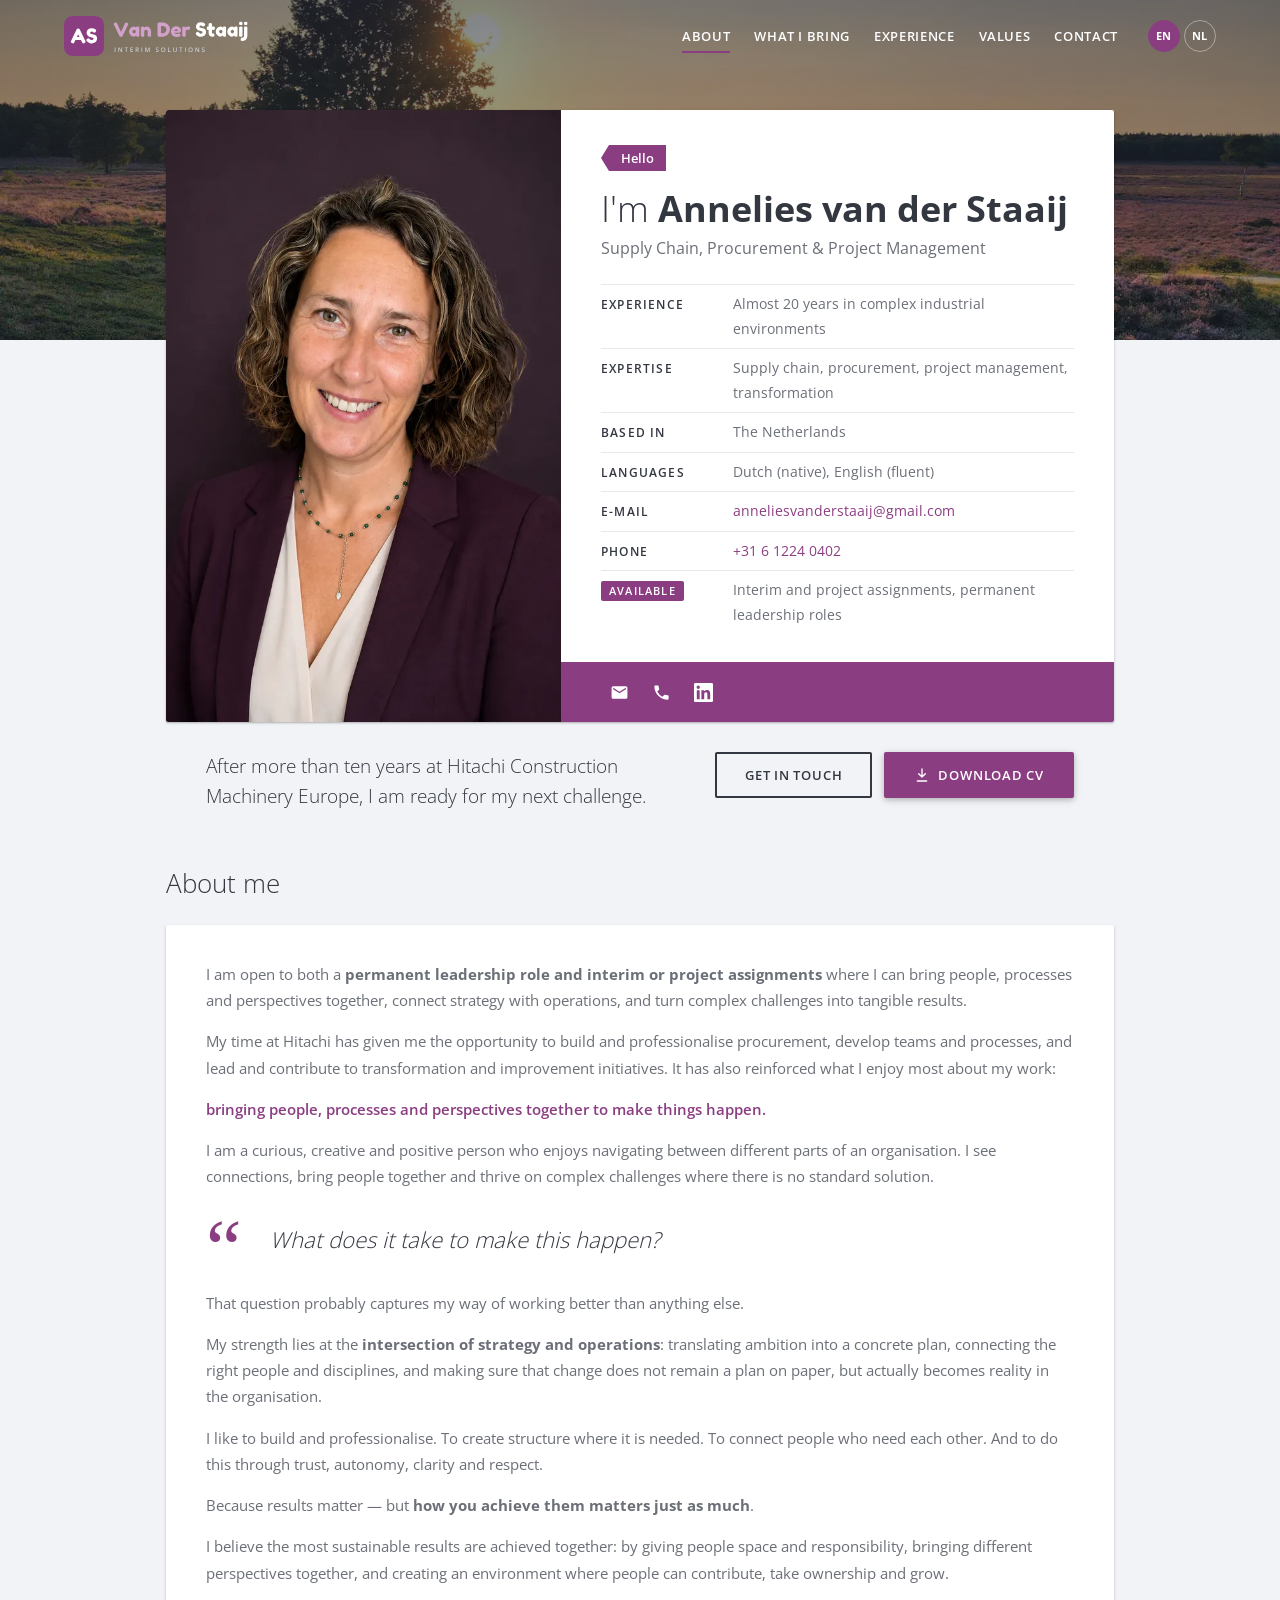
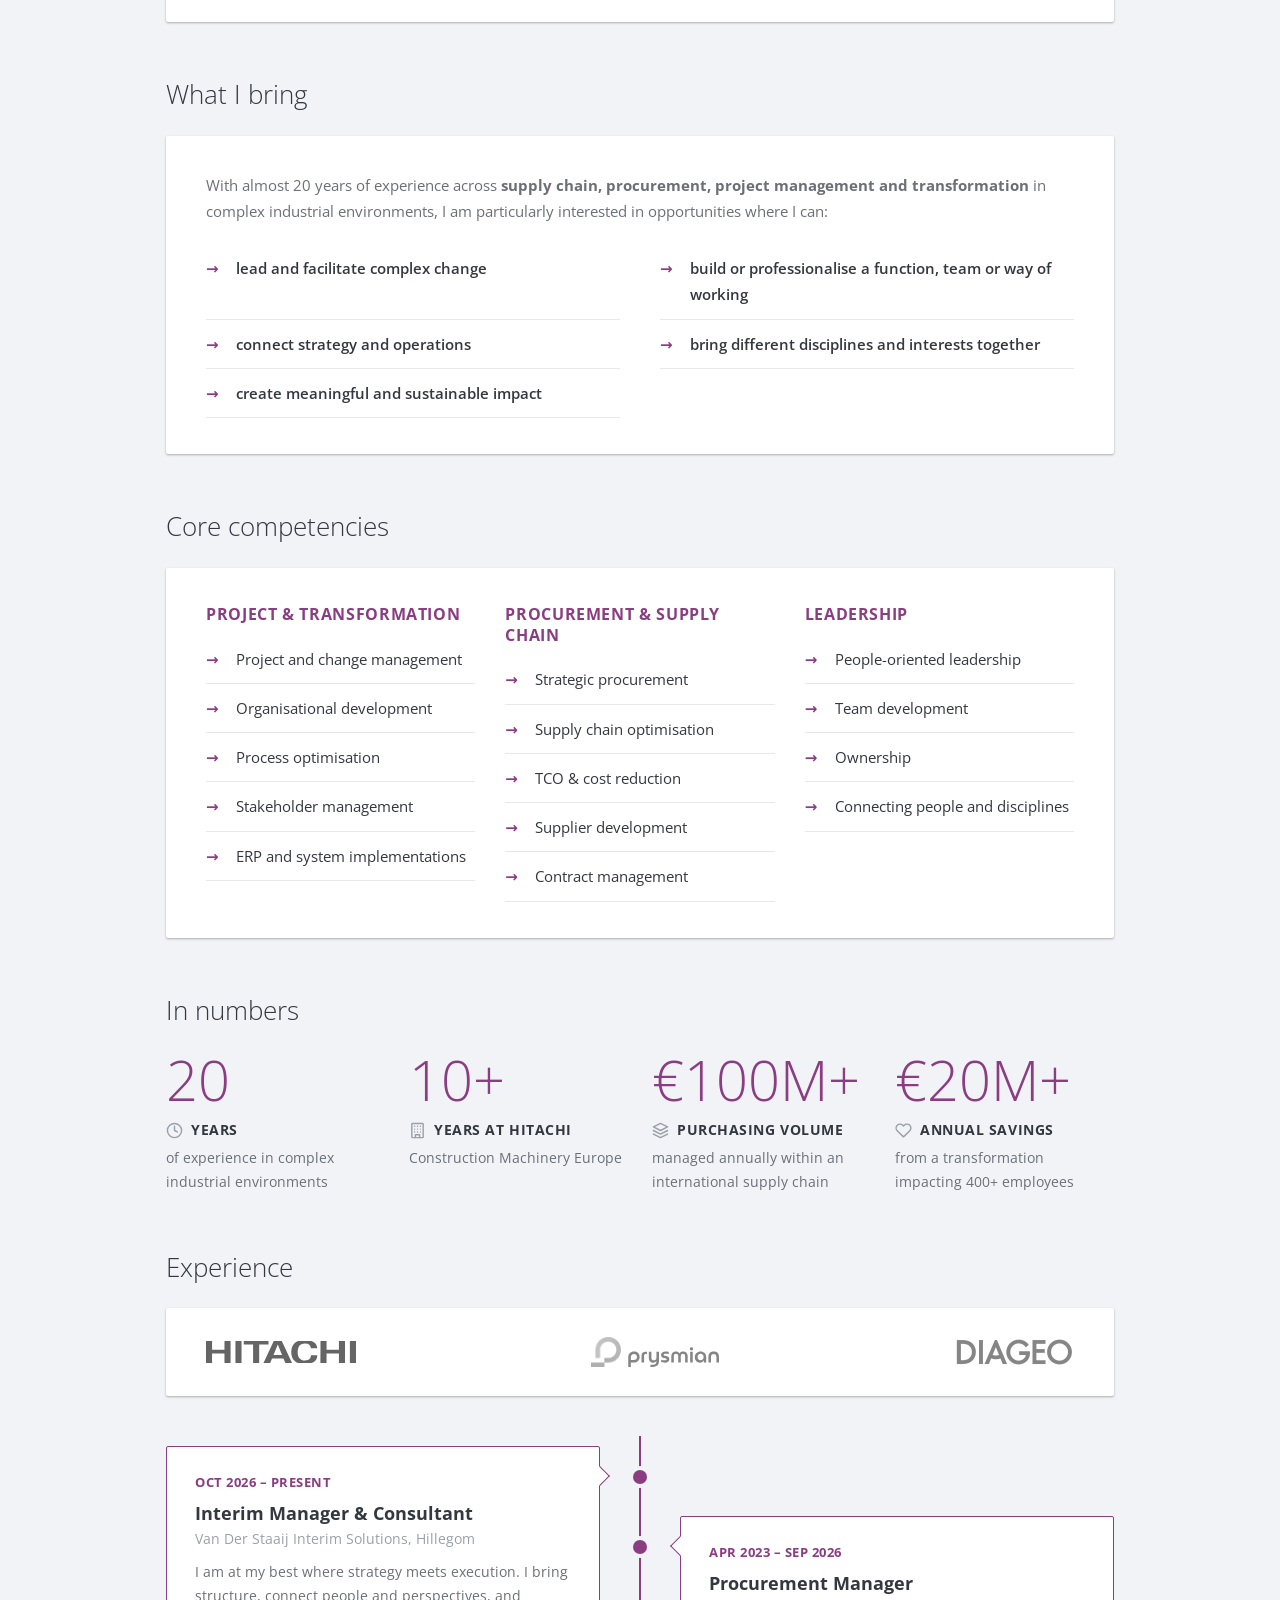
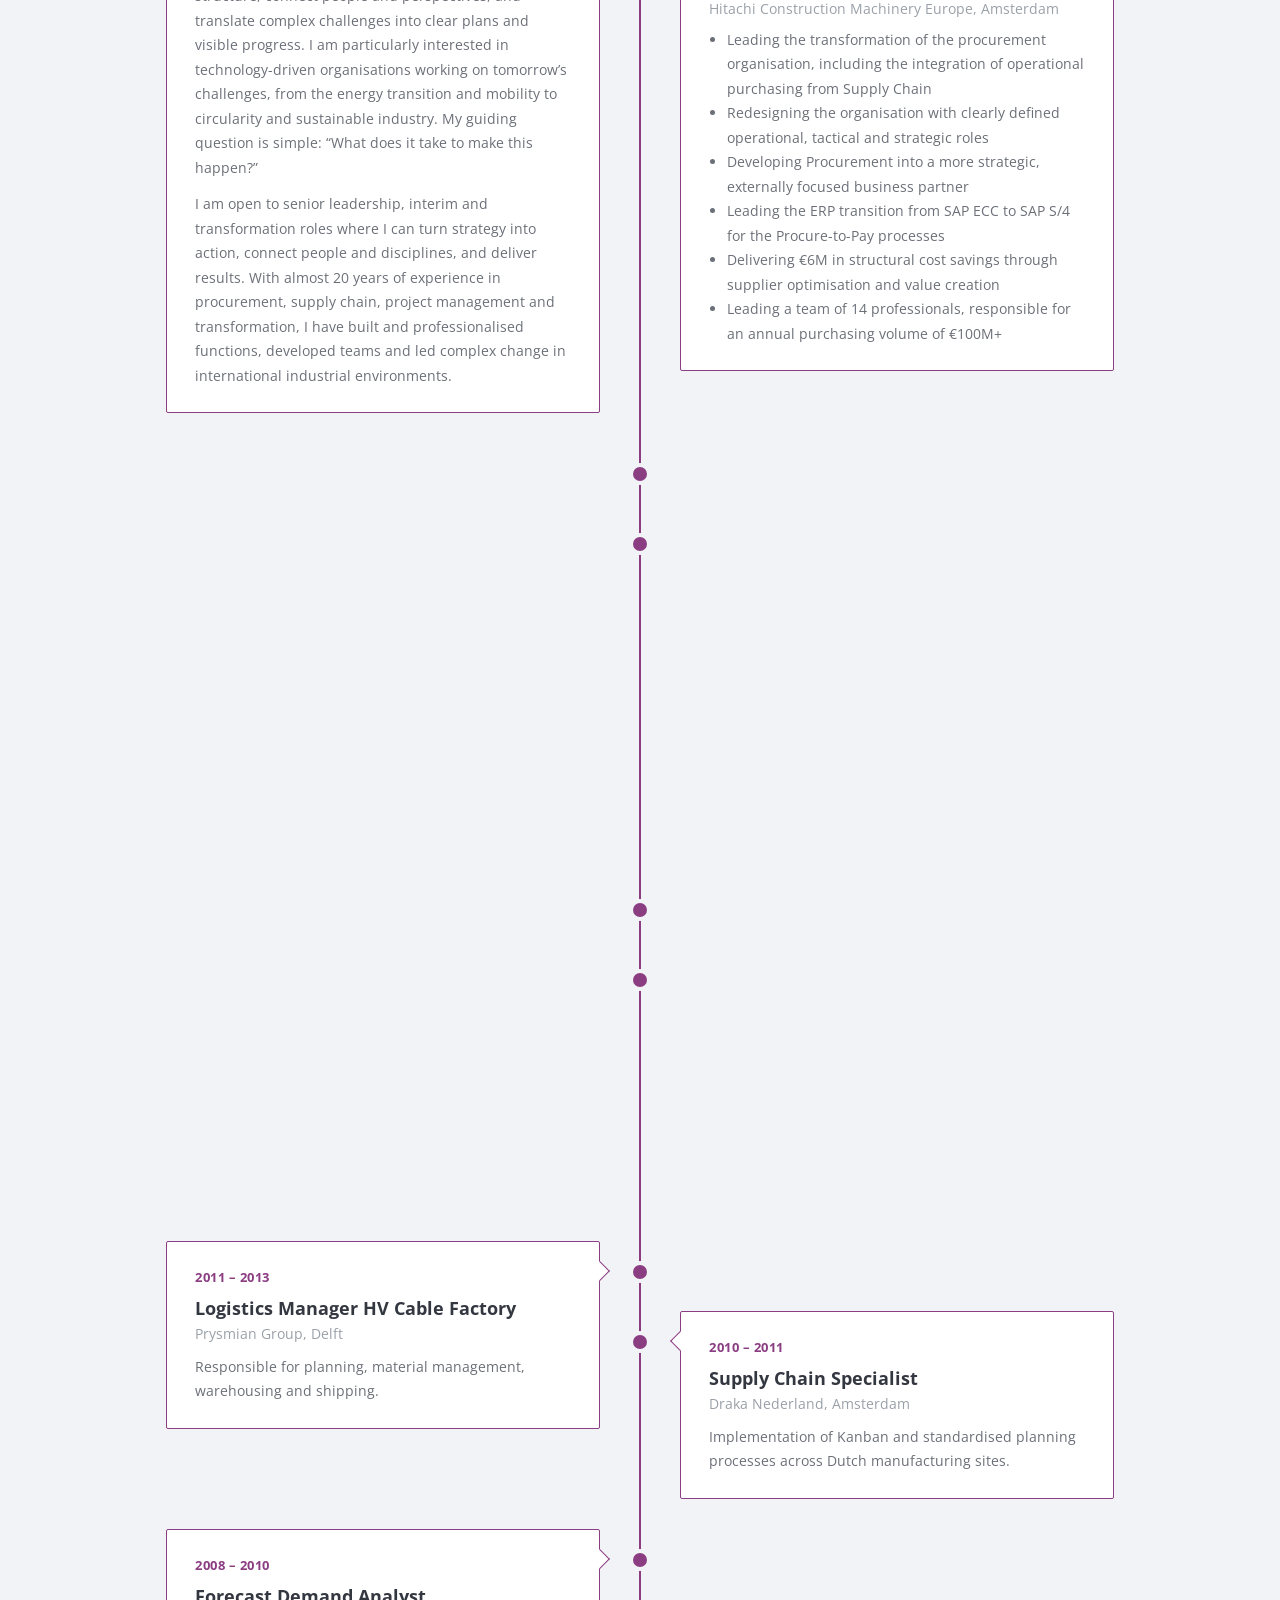
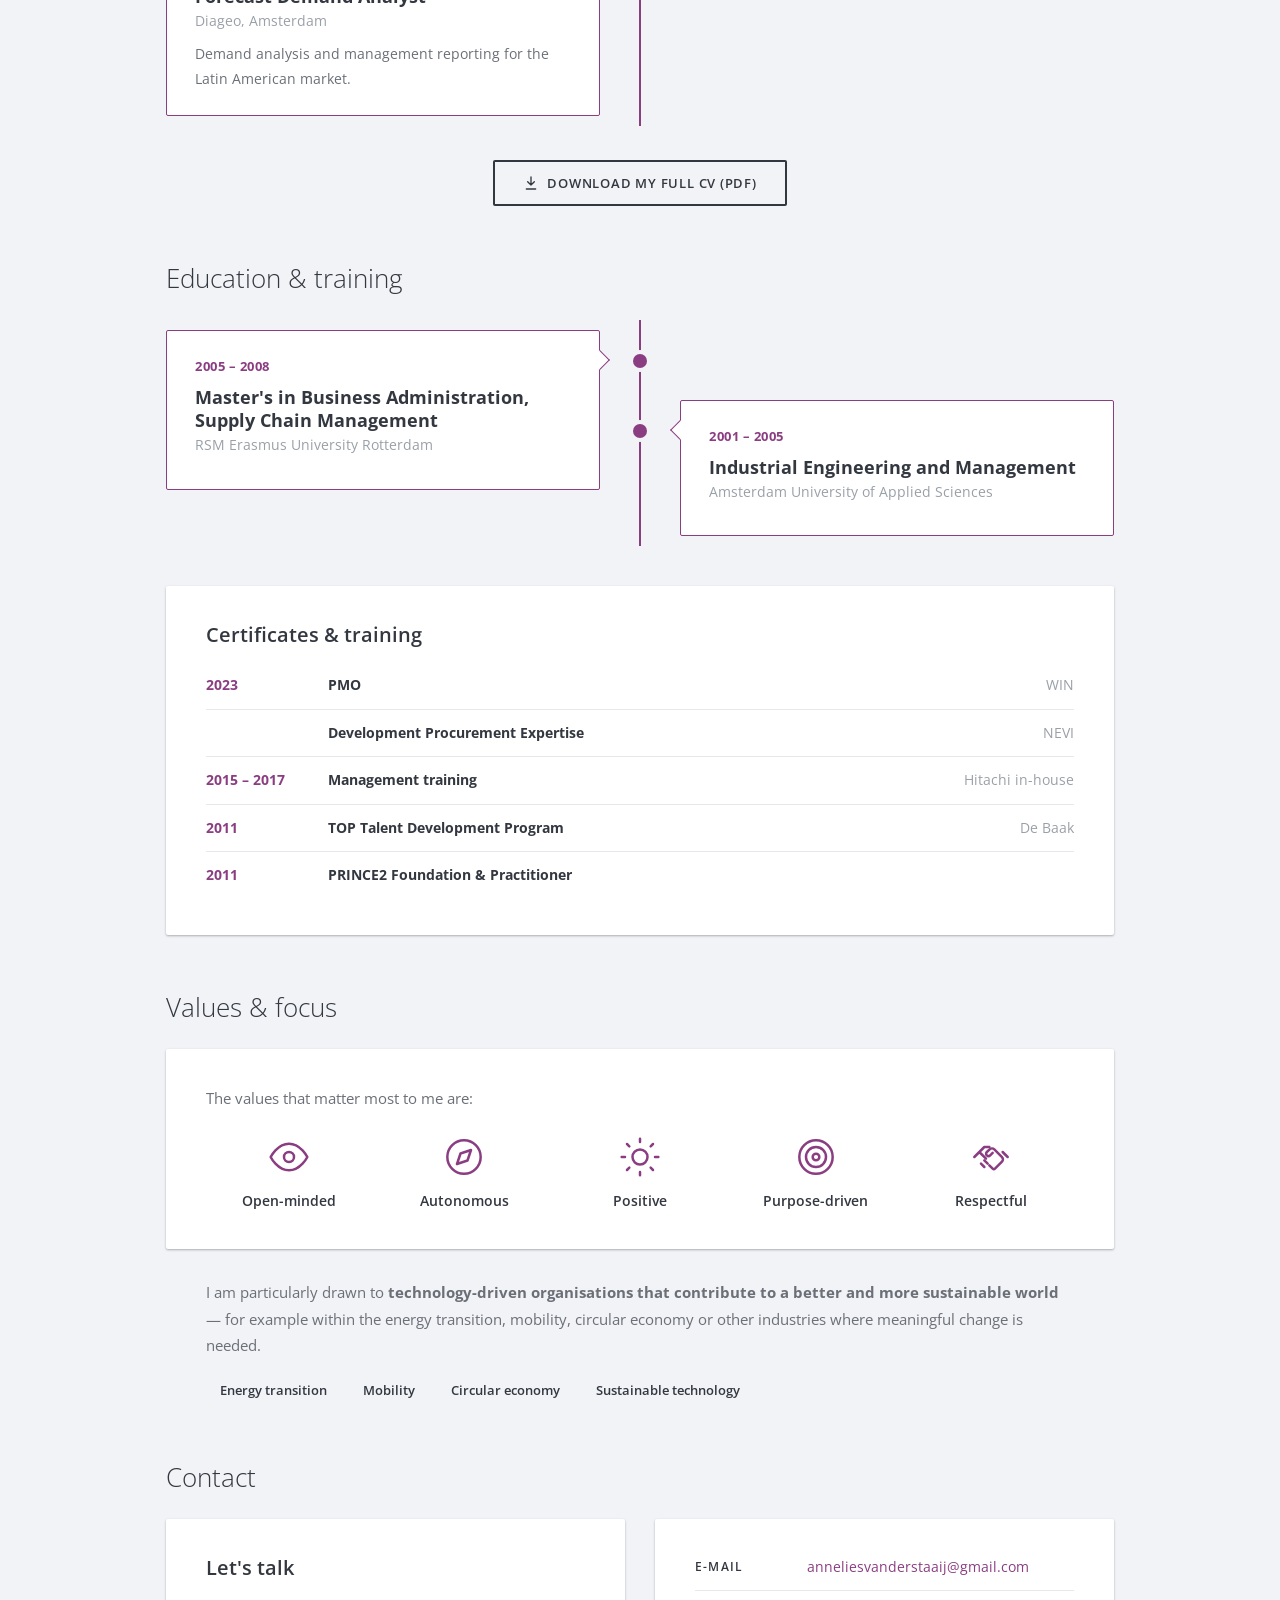
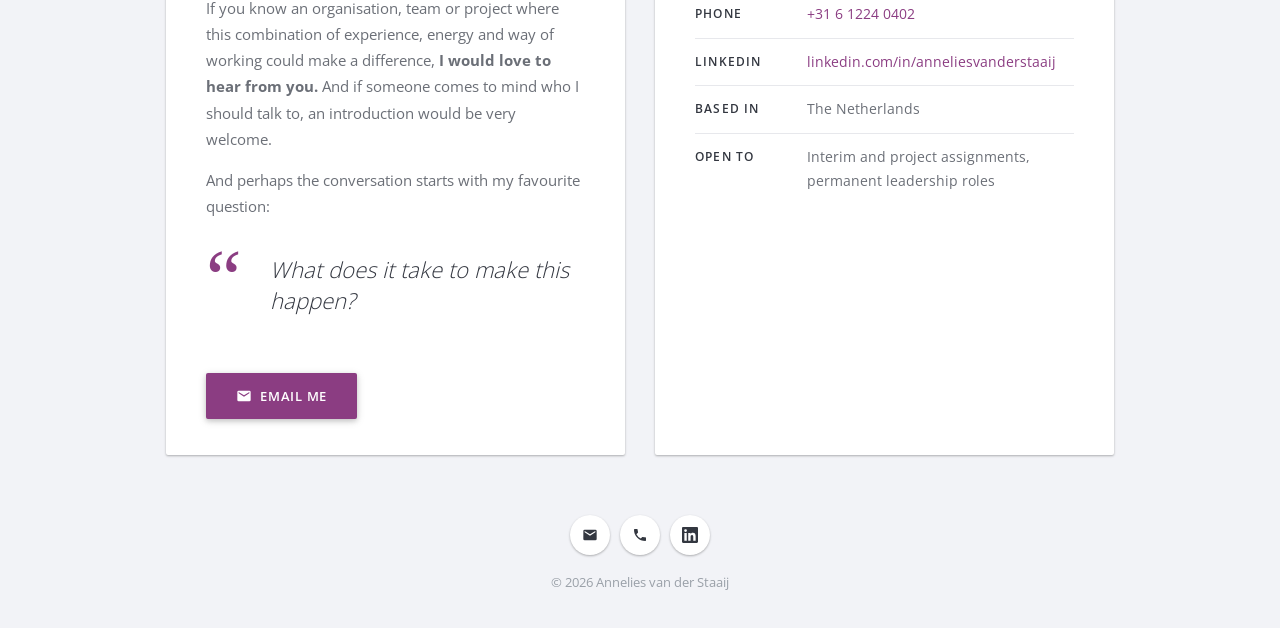
==== commit 8a246bb5: "Add own business as latest role, Hitachi until Sep 2026, refreshed CV PDFs Co-Authored-By: Claude Op" ====
--- a/index.html
+++ b/index.html
@@ -13,14 +13,14 @@
   <meta property="og:title" content="Annelies van der Staaij">
   <meta property="og:description" content="Supply chain, procurement, project management and transformation. What does it take to make this happen?">
   <meta property="og:url" content="https://www.anneliesvanderstaaij.nl/">
-  <meta property="og:image" content="https://www.anneliesvanderstaaij.nl/assets/img/og-image.png?v=2026110903">
+  <meta property="og:image" content="https://www.anneliesvanderstaaij.nl/assets/img/og-image.png?v=2026111001">
   <meta property="og:locale" content="en_GB">
   <meta name="twitter:card" content="summary_large_image">
   <meta name="theme-color" content="#8b3d82">
   <link rel="icon" href="/assets/img/favicon-as.svg" type="image/svg+xml">
   <link rel="preload" href="/assets/fonts/open-sans-latin.woff2" as="font" type="font/woff2" crossorigin>
-  <link rel="stylesheet" href="/assets/css/style.css?v=2026110903">
-  <script src="/assets/js/site.js?v=2026110903"></script>
+  <link rel="stylesheet" href="/assets/css/style.css?v=2026111001">
+  <script src="/assets/js/site.js?v=2026111001"></script>
 </head>
 <body>
   <a class="skip-link" href="#main">Skip to content</a>
@@ -224,7 +224,18 @@
                 <span class="dot"></span>
                 <div class="timeline-box-inner animate-right">
                   <span class="arrow"></span>
-                  <div class="date">Apr 2023 – present</div>
+                  <div class="date">Oct 2026 – present</div>
+                  <h3>Interim Manager &amp; Consultant</h3>
+                  <h4>Van Der Staaij Interim Solutions, Hillegom</h4>
+                  <p>I am at my best where strategy meets execution. I bring structure, connect people and perspectives, and translate complex challenges into clear plans and visible progress. I am particularly interested in technology-driven organisations working on tomorrow’s challenges, from the energy transition and mobility to circularity and sustainable industry. My guiding question is simple: “What does it take to make this happen?”</p>
+                  <p>I am open to senior leadership, interim and transformation roles where I can turn strategy into action, connect people and disciplines, and deliver results. With almost 20 years of experience in procurement, supply chain, project management and transformation, I have built and professionalised functions, developed teams and led complex change in international industrial environments.</p>
+                </div>
+              </div>
+              <div class="timeline-box timeline-box-right">
+                <span class="dot"></span>
+                <div class="timeline-box-inner animate-left">
+                  <span class="arrow"></span>
+                  <div class="date">Apr 2023 – Sep 2026</div>
                   <h3>Procurement Manager</h3>
                   <h4>Hitachi Construction Machinery Europe, Amsterdam</h4>
                   <ul>
@@ -237,9 +248,9 @@
                   </ul>
                 </div>
               </div>
-              <div class="timeline-box timeline-box-right">
-                <span class="dot"></span>
-                <div class="timeline-box-inner animate-left">
+              <div class="timeline-box timeline-box-left">
+                <span class="dot"></span>
+                <div class="timeline-box-inner animate-right">
                   <span class="arrow"></span>
                   <div class="date">Aug 2018 – Apr 2023</div>
                   <h3>Corporate Program Manager</h3>
@@ -252,9 +263,9 @@
                   </ul>
                 </div>
               </div>
-              <div class="timeline-box timeline-box-left">
-                <span class="dot"></span>
-                <div class="timeline-box-inner animate-right">
+              <div class="timeline-box timeline-box-right">
+                <span class="dot"></span>
+                <div class="timeline-box-inner animate-left">
                   <span class="arrow"></span>
                   <div class="date">Dec 2017 – Jul 2018</div>
                   <h3>Supply Chain Manager</h3>
@@ -266,9 +277,9 @@
                   </ul>
                 </div>
               </div>
-              <div class="timeline-box timeline-box-right">
-                <span class="dot"></span>
-                <div class="timeline-box-inner animate-left">
+              <div class="timeline-box timeline-box-left">
+                <span class="dot"></span>
+                <div class="timeline-box-inner animate-right">
                   <span class="arrow"></span>
                   <div class="date">Mar 2015 – Nov 2017</div>
                   <h3>Supply Chain Management Manager</h3>
@@ -281,9 +292,9 @@
                   </ul>
                 </div>
               </div>
-              <div class="timeline-box timeline-box-left">
-                <span class="dot"></span>
-                <div class="timeline-box-inner animate-right">
+              <div class="timeline-box timeline-box-right">
+                <span class="dot"></span>
+                <div class="timeline-box-inner animate-left">
                   <span class="arrow"></span>
                   <div class="date">2013 – 2015</div>
                   <h3>Supply Chain Specialist</h3>
@@ -291,9 +302,9 @@
                   <p>ERP transition from BaaN to SAP and leadership of the implementation of a Manufacturing Execution System (MES).</p>
                 </div>
               </div>
-              <div class="timeline-box timeline-box-right">
-                <span class="dot"></span>
-                <div class="timeline-box-inner animate-left">
+              <div class="timeline-box timeline-box-left">
+                <span class="dot"></span>
+                <div class="timeline-box-inner animate-right">
                   <span class="arrow"></span>
                   <div class="date">2011 – 2013</div>
                   <h3>Logistics Manager HV Cable Factory</h3>
@@ -301,9 +312,9 @@
                   <p>Responsible for planning, material management, warehousing and shipping.</p>
                 </div>
               </div>
-              <div class="timeline-box timeline-box-left">
-                <span class="dot"></span>
-                <div class="timeline-box-inner animate-right">
+              <div class="timeline-box timeline-box-right">
+                <span class="dot"></span>
+                <div class="timeline-box-inner animate-left">
                   <span class="arrow"></span>
                   <div class="date">2010 – 2011</div>
                   <h3>Supply Chain Specialist</h3>
@@ -311,9 +322,9 @@
                   <p>Implementation of Kanban and standardised planning processes across Dutch manufacturing sites.</p>
                 </div>
               </div>
-              <div class="timeline-box timeline-box-right">
-                <span class="dot"></span>
-                <div class="timeline-box-inner animate-left">
+              <div class="timeline-box timeline-box-left">
+                <span class="dot"></span>
+                <div class="timeline-box-inner animate-right">
                   <span class="arrow"></span>
                   <div class="date">2008 – 2010</div>
                   <h3>Forecast Demand Analyst</h3>
--- a/assets/css/style.css
+++ b/assets/css/style.css
@@ -1454,3 +1454,7 @@
     font-size: 20px;
   }
 }
+
+.timeline-box-inner p {
+  margin: 12px 0 0;
+}
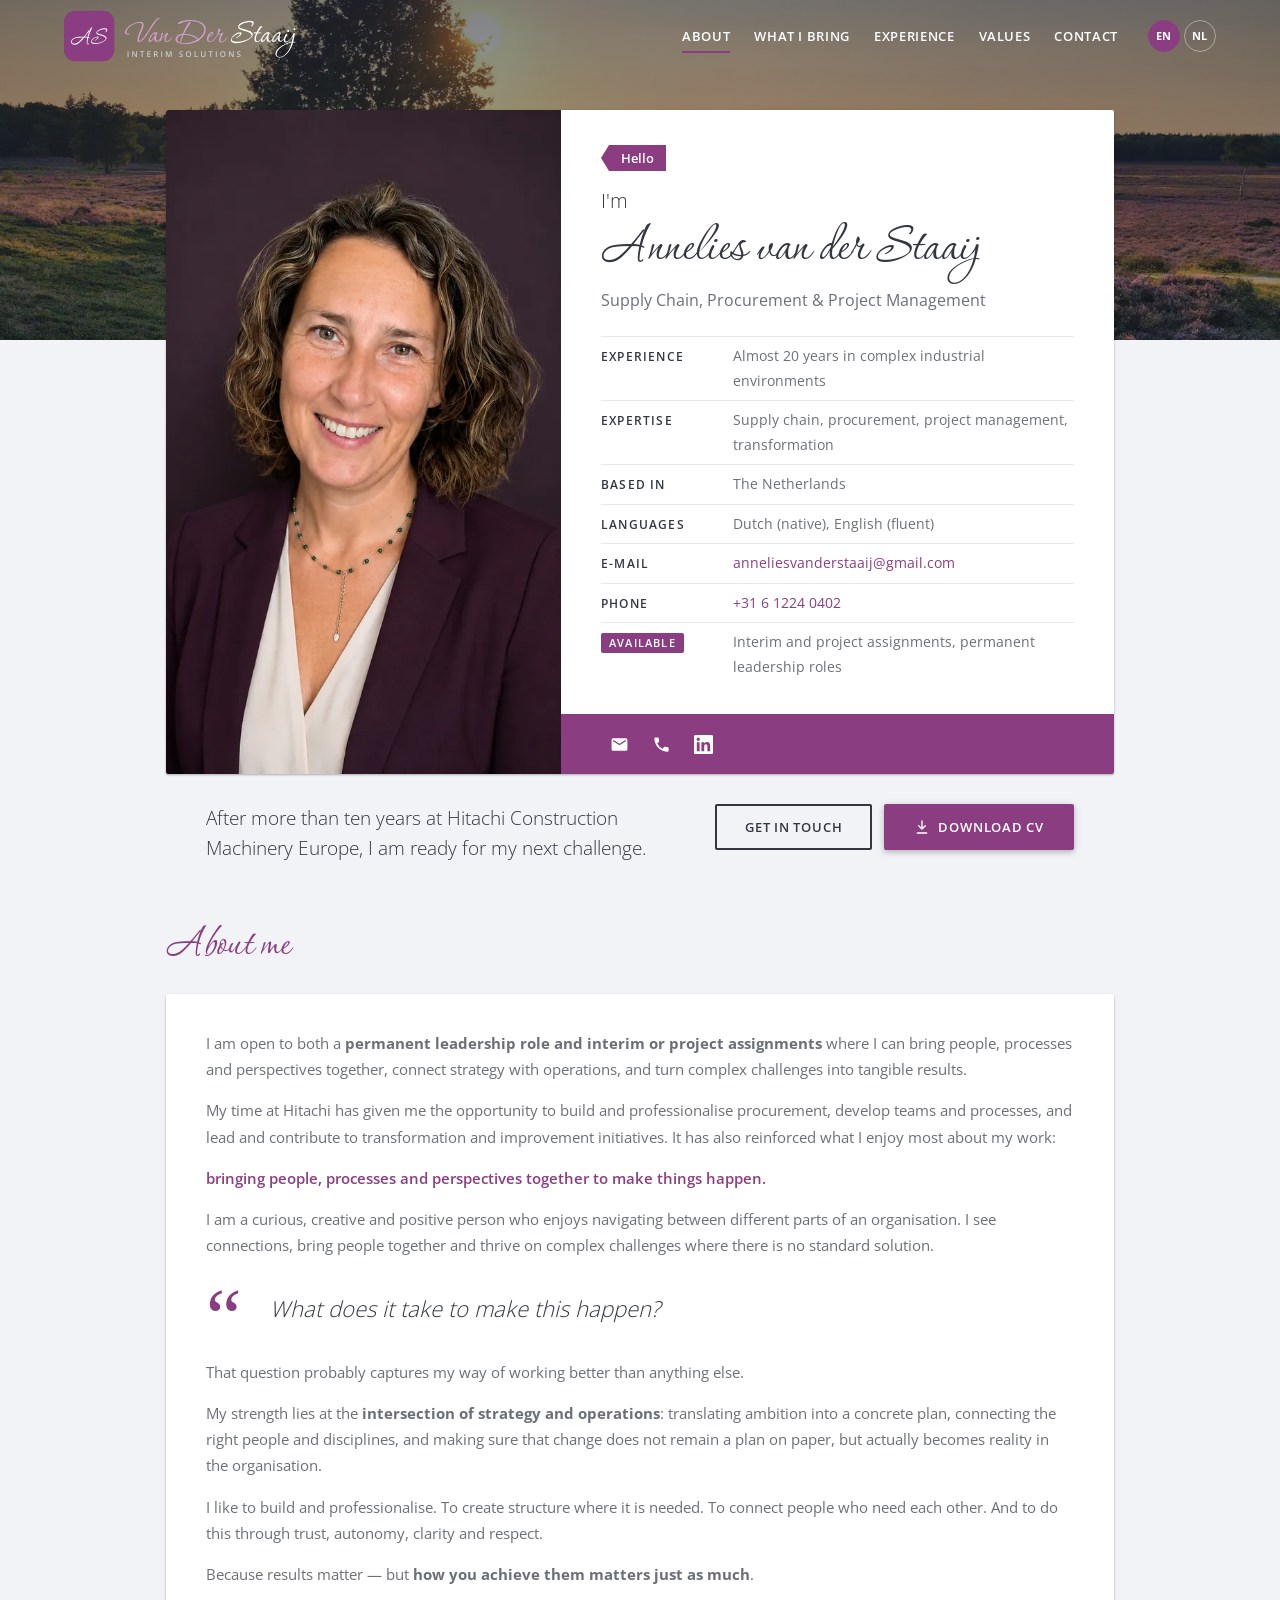
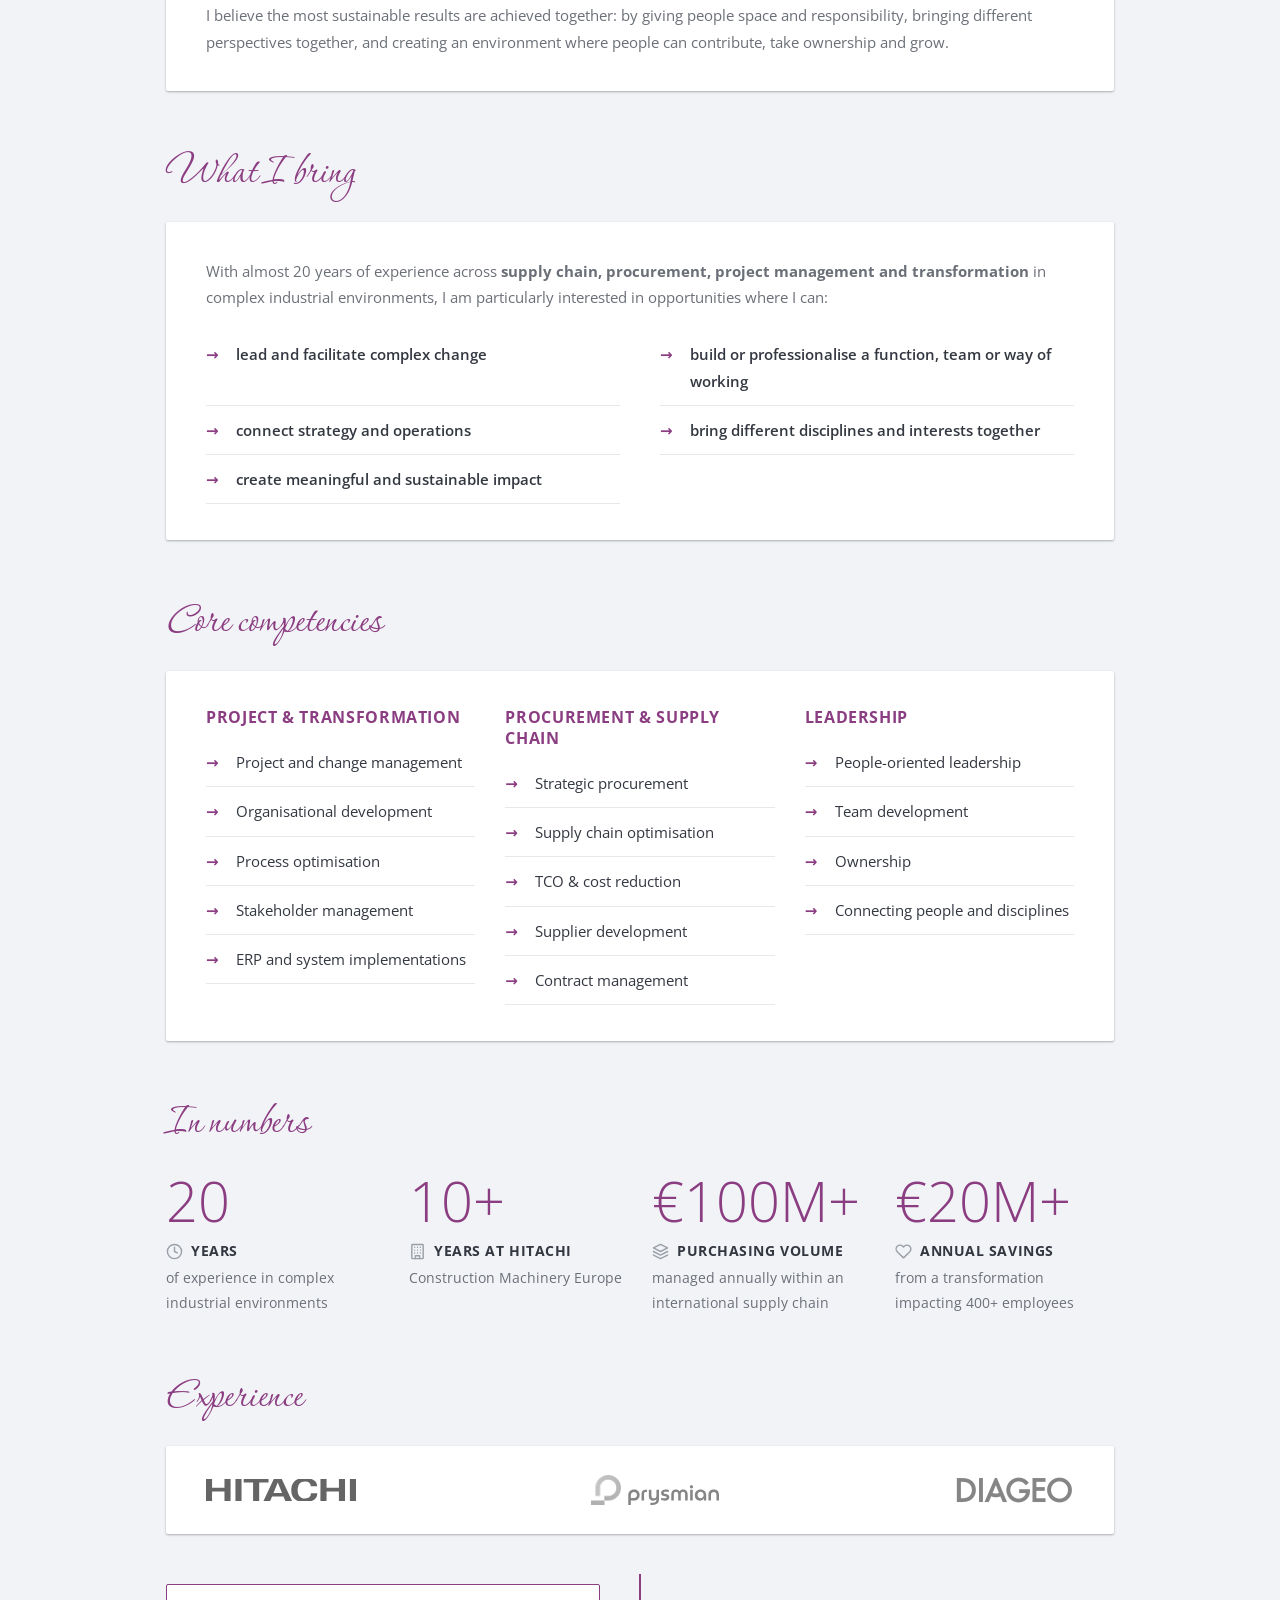
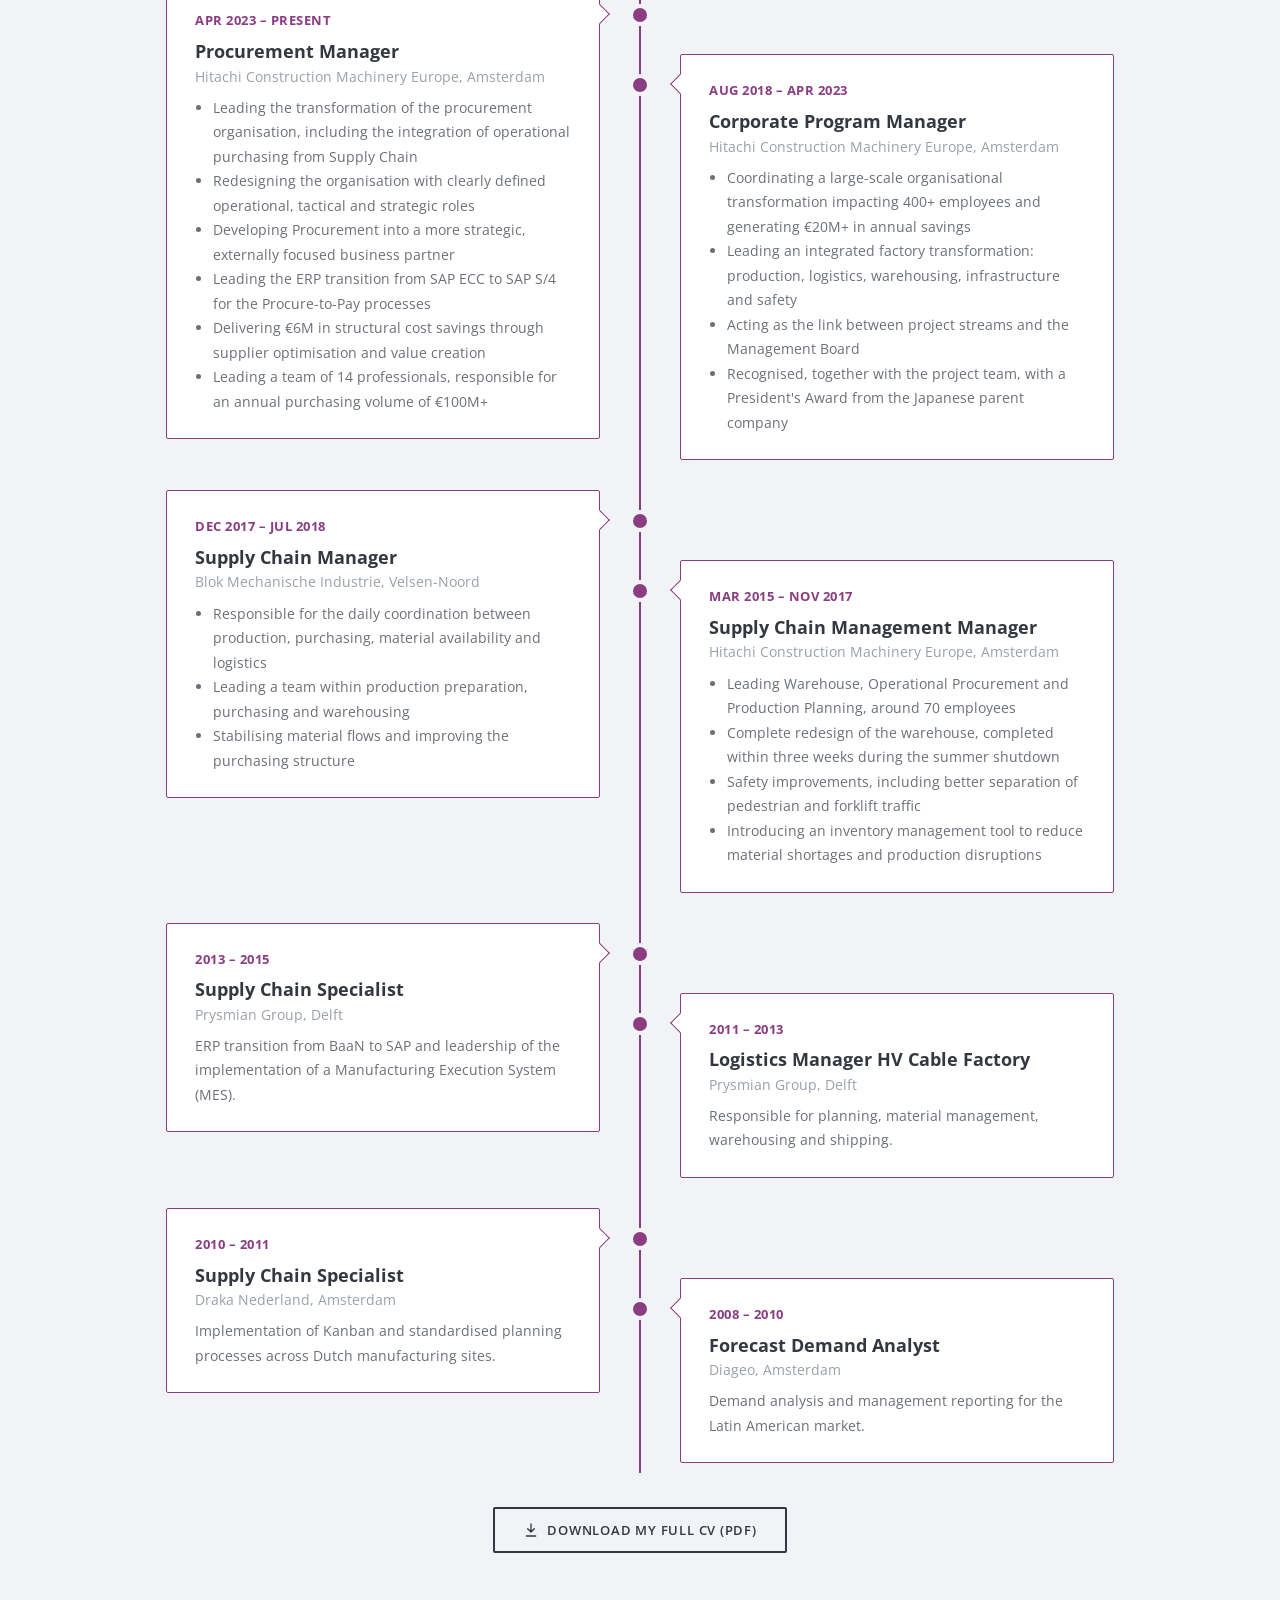
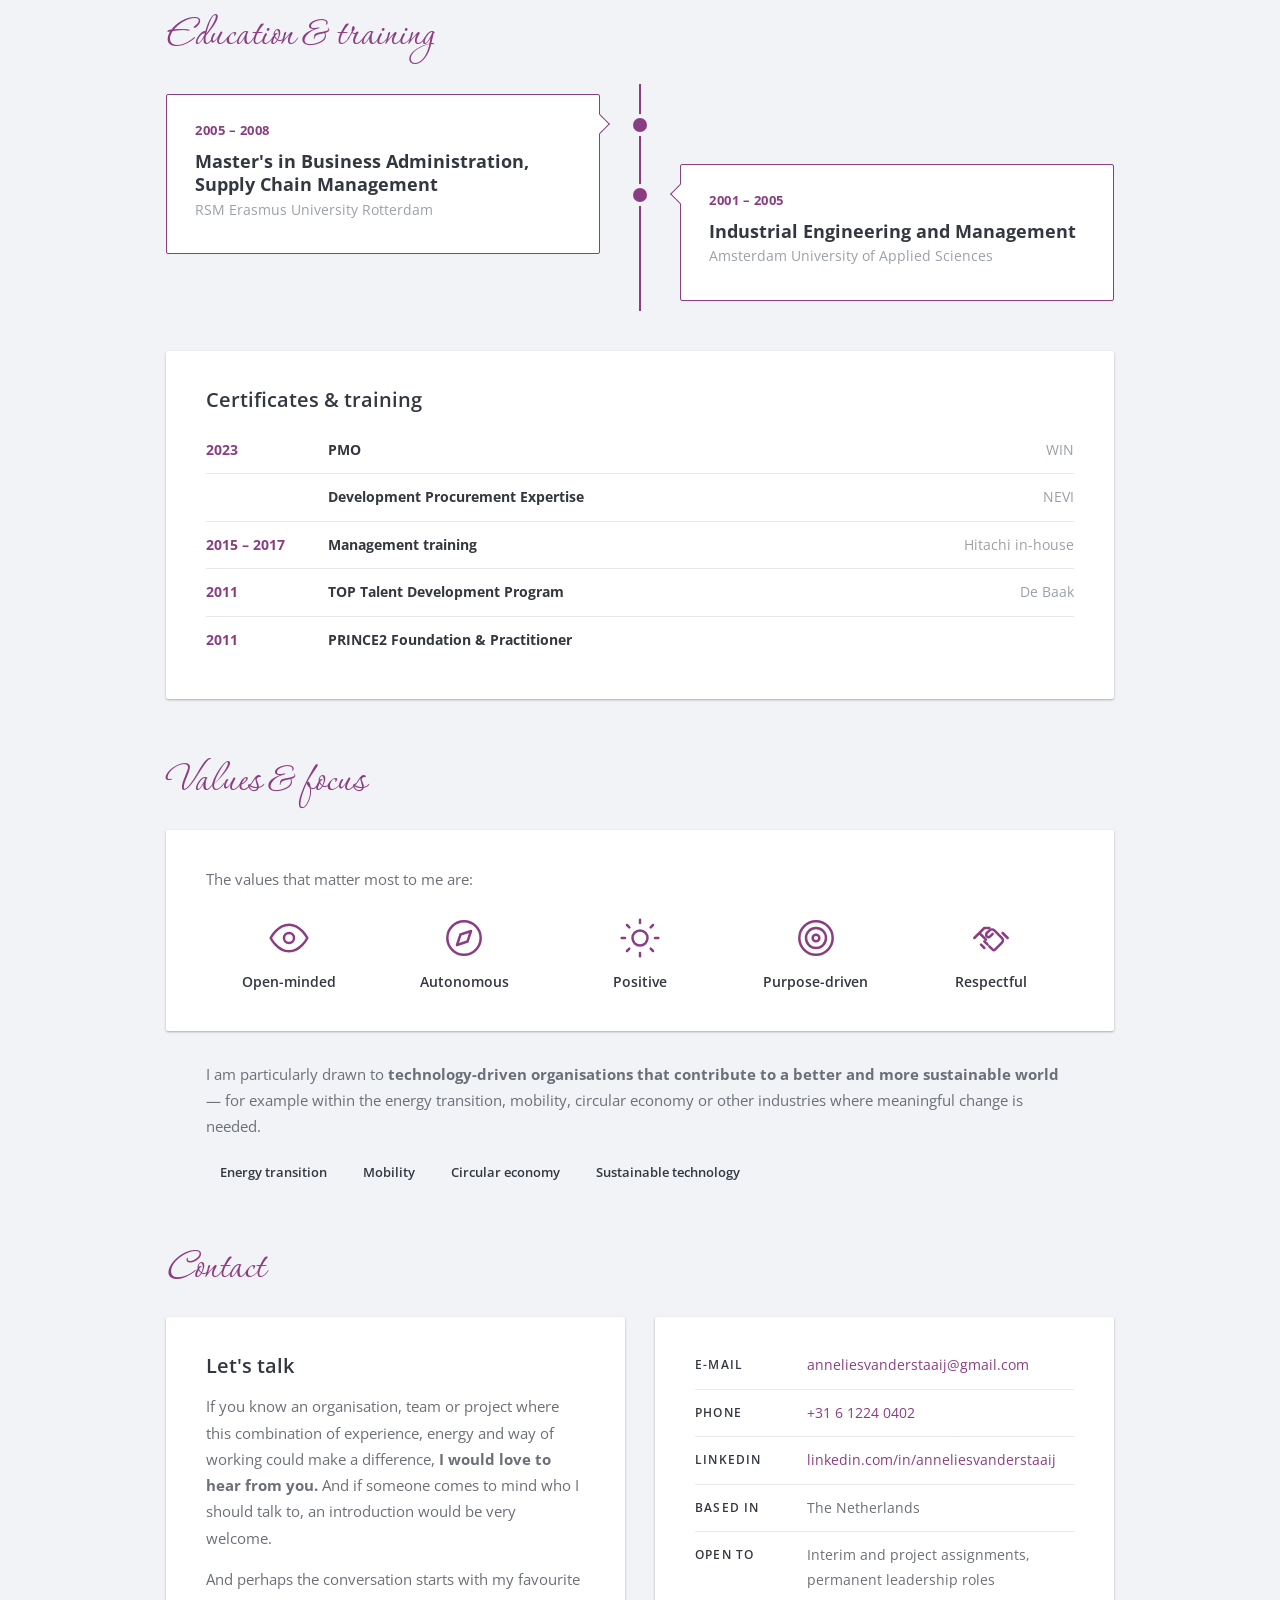
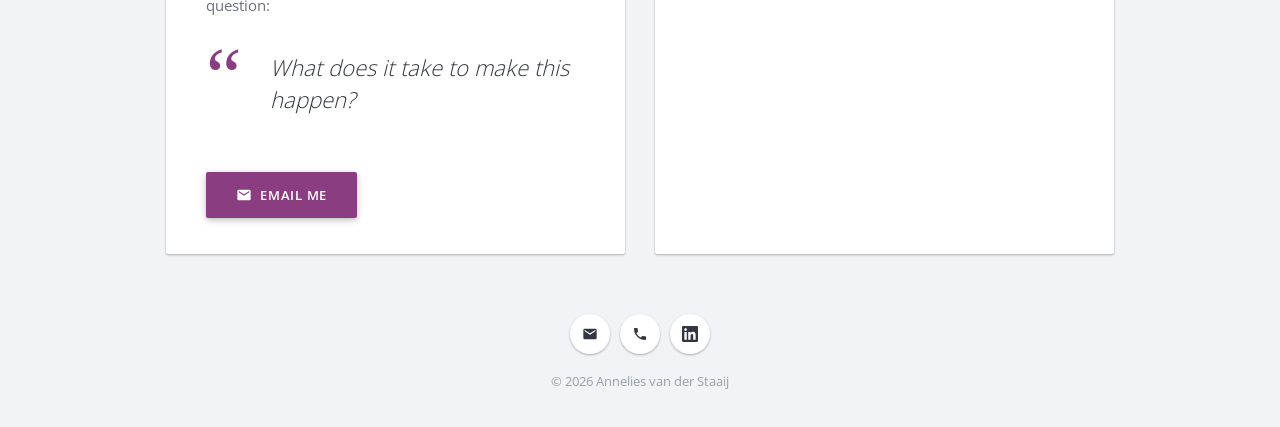
==== commit f305d79f: "Corinthia script font for logo, name and section titles Replaces Fredoka One in the logo, favicon an" ====
--- a/index.html
+++ b/index.html
@@ -13,14 +13,15 @@
   <meta property="og:title" content="Annelies van der Staaij">
   <meta property="og:description" content="Supply chain, procurement, project management and transformation. What does it take to make this happen?">
   <meta property="og:url" content="https://www.anneliesvanderstaaij.nl/">
-  <meta property="og:image" content="https://www.anneliesvanderstaaij.nl/assets/img/og-image.png?v=2026111001">
+  <meta property="og:image" content="https://www.anneliesvanderstaaij.nl/assets/img/og-image.png?v=2026112601">
   <meta property="og:locale" content="en_GB">
   <meta name="twitter:card" content="summary_large_image">
   <meta name="theme-color" content="#8b3d82">
   <link rel="icon" href="/assets/img/favicon-as.svg" type="image/svg+xml">
   <link rel="preload" href="/assets/fonts/open-sans-latin.woff2" as="font" type="font/woff2" crossorigin>
-  <link rel="stylesheet" href="/assets/css/style.css?v=2026111001">
-  <script src="/assets/js/site.js?v=2026111001"></script>
+  <link rel="preload" href="/assets/fonts/corinthia-latin.woff2" as="font" type="font/woff2" crossorigin>
+  <link rel="stylesheet" href="/assets/css/style.css?v=2026112601">
+  <script src="/assets/js/site.js?v=2026112601"></script>
 </head>
 <body>
   <a class="skip-link" href="#main">Skip to content</a>
@@ -43,7 +44,7 @@
     <div class="head-bg"></div>
     <div class="head-bar">
       <div class="head-bar-inner">
-        <a class="logo" href="#top" aria-label="Van Der Staaij Interim Solutions"><img class="logo-light" src="/assets/img/logo-as-wit.svg" alt="" width="186" height="40"><img class="logo-dark" src="/assets/img/logo-as.svg" alt="" width="186" height="40"></a>
+        <a class="logo" href="#top" aria-label="Van Der Staaij Interim Solutions"><img class="logo-light" src="/assets/img/logo-as-wit.svg" alt="" width="179" height="40"><img class="logo-dark" src="/assets/img/logo-as.svg" alt="" width="179" height="40"></a>
         <div class="head-nav">
           <nav class="nav" aria-label="Main">
             <ul>
@@ -224,18 +225,7 @@
                 <span class="dot"></span>
                 <div class="timeline-box-inner animate-right">
                   <span class="arrow"></span>
-                  <div class="date">Oct 2026 – present</div>
-                  <h3>Interim Manager &amp; Consultant</h3>
-                  <h4>Van Der Staaij Interim Solutions, Hillegom</h4>
-                  <p>I am at my best where strategy meets execution. I bring structure, connect people and perspectives, and translate complex challenges into clear plans and visible progress. I am particularly interested in technology-driven organisations working on tomorrow’s challenges, from the energy transition and mobility to circularity and sustainable industry. My guiding question is simple: “What does it take to make this happen?”</p>
-                  <p>I am open to senior leadership, interim and transformation roles where I can turn strategy into action, connect people and disciplines, and deliver results. With almost 20 years of experience in procurement, supply chain, project management and transformation, I have built and professionalised functions, developed teams and led complex change in international industrial environments.</p>
-                </div>
-              </div>
-              <div class="timeline-box timeline-box-right">
-                <span class="dot"></span>
-                <div class="timeline-box-inner animate-left">
-                  <span class="arrow"></span>
-                  <div class="date">Apr 2023 – Sep 2026</div>
+                  <div class="date">Apr 2023 – present</div>
                   <h3>Procurement Manager</h3>
                   <h4>Hitachi Construction Machinery Europe, Amsterdam</h4>
                   <ul>
@@ -248,9 +238,9 @@
                   </ul>
                 </div>
               </div>
-              <div class="timeline-box timeline-box-left">
-                <span class="dot"></span>
-                <div class="timeline-box-inner animate-right">
+              <div class="timeline-box timeline-box-right">
+                <span class="dot"></span>
+                <div class="timeline-box-inner animate-left">
                   <span class="arrow"></span>
                   <div class="date">Aug 2018 – Apr 2023</div>
                   <h3>Corporate Program Manager</h3>
@@ -263,9 +253,9 @@
                   </ul>
                 </div>
               </div>
-              <div class="timeline-box timeline-box-right">
-                <span class="dot"></span>
-                <div class="timeline-box-inner animate-left">
+              <div class="timeline-box timeline-box-left">
+                <span class="dot"></span>
+                <div class="timeline-box-inner animate-right">
                   <span class="arrow"></span>
                   <div class="date">Dec 2017 – Jul 2018</div>
                   <h3>Supply Chain Manager</h3>
@@ -277,9 +267,9 @@
                   </ul>
                 </div>
               </div>
-              <div class="timeline-box timeline-box-left">
-                <span class="dot"></span>
-                <div class="timeline-box-inner animate-right">
+              <div class="timeline-box timeline-box-right">
+                <span class="dot"></span>
+                <div class="timeline-box-inner animate-left">
                   <span class="arrow"></span>
                   <div class="date">Mar 2015 – Nov 2017</div>
                   <h3>Supply Chain Management Manager</h3>
@@ -292,9 +282,9 @@
                   </ul>
                 </div>
               </div>
-              <div class="timeline-box timeline-box-right">
-                <span class="dot"></span>
-                <div class="timeline-box-inner animate-left">
+              <div class="timeline-box timeline-box-left">
+                <span class="dot"></span>
+                <div class="timeline-box-inner animate-right">
                   <span class="arrow"></span>
                   <div class="date">2013 – 2015</div>
                   <h3>Supply Chain Specialist</h3>
@@ -302,9 +292,9 @@
                   <p>ERP transition from BaaN to SAP and leadership of the implementation of a Manufacturing Execution System (MES).</p>
                 </div>
               </div>
-              <div class="timeline-box timeline-box-left">
-                <span class="dot"></span>
-                <div class="timeline-box-inner animate-right">
+              <div class="timeline-box timeline-box-right">
+                <span class="dot"></span>
+                <div class="timeline-box-inner animate-left">
                   <span class="arrow"></span>
                   <div class="date">2011 – 2013</div>
                   <h3>Logistics Manager HV Cable Factory</h3>
@@ -312,9 +302,9 @@
                   <p>Responsible for planning, material management, warehousing and shipping.</p>
                 </div>
               </div>
-              <div class="timeline-box timeline-box-right">
-                <span class="dot"></span>
-                <div class="timeline-box-inner animate-left">
+              <div class="timeline-box timeline-box-left">
+                <span class="dot"></span>
+                <div class="timeline-box-inner animate-right">
                   <span class="arrow"></span>
                   <div class="date">2010 – 2011</div>
                   <h3>Supply Chain Specialist</h3>
@@ -322,9 +312,9 @@
                   <p>Implementation of Kanban and standardised planning processes across Dutch manufacturing sites.</p>
                 </div>
               </div>
-              <div class="timeline-box timeline-box-left">
-                <span class="dot"></span>
-                <div class="timeline-box-inner animate-right">
+              <div class="timeline-box timeline-box-right">
+                <span class="dot"></span>
+                <div class="timeline-box-inner animate-left">
                   <span class="arrow"></span>
                   <div class="date">2008 – 2010</div>
                   <h3>Forecast Demand Analyst</h3>
--- a/assets/css/style.css
+++ b/assets/css/style.css
@@ -1,6 +1,6 @@
 /* Look and feel modelled on the RS Card "student" demo: a dark photo header,
    a profile card that overlaps it, white material-style section boxes,
-   Open Sans text with a Fredoka One logo, plum (pruim) purple accent (#8b3d82) and
+   Open Sans text with Corinthia (script) for the logo, name and section titles, plum (pruim) purple accent (#8b3d82) and
    sections that slide into view while scrolling. All code here is our own. */
 
 @font-face {
@@ -12,8 +12,8 @@
 }
 
 @font-face {
-  font-family: "Fredoka One";
-  src: url("../fonts/fredoka-one-latin.woff2") format("woff2");
+  font-family: "Corinthia";
+  src: url("../fonts/corinthia-latin.woff2") format("woff2");
   font-weight: 400;
   font-style: normal;
   font-display: swap;
@@ -239,7 +239,7 @@
 .logo img {
   display: block;
   width: auto;
-  height: 40px;
+  height: 52px;
 }
 
 .logo .logo-dark,
@@ -436,7 +436,7 @@
   }
 
   .logo img {
-    height: 34px;
+    height: 44px;
   }
 }
 
@@ -458,10 +458,12 @@
 }
 
 .section-title {
-  margin: 0 0 24px;
-  font-size: 26px;
-  font-weight: 300;
-  color: var(--title);
+  margin: 0 0 20px;
+  font-family: "Corinthia", cursive;
+  font-size: 50px;
+  font-weight: 400;
+  line-height: 1.1;
+  color: var(--theme);
 }
 
 .section-box {
@@ -664,14 +666,20 @@
 }
 
 .profile-title {
-  font-size: 36px;
-  font-weight: 700;
-  line-height: 1.2;
+  font-family: "Corinthia", cursive;
+  font-size: 62px;
+  font-weight: 400;
+  line-height: 1.05;
   color: var(--title);
 }
 
 .profile-title span {
+  display: block;
+  margin-bottom: 2px;
+  font-family: "Open Sans", system-ui, -apple-system, "Segoe UI", sans-serif;
+  font-size: 20px;
   font-weight: 300;
+  line-height: 1.4;
 }
 
 .profile-position {
@@ -757,7 +765,11 @@
   }
 
   .profile-title {
-    font-size: 28px;
+    font-size: 50px;
+  }
+
+  .section-title {
+    font-size: 44px;
   }
 
   .profile-list,
@@ -1454,7 +1466,3 @@
     font-size: 20px;
   }
 }
-
-.timeline-box-inner p {
-  margin: 12px 0 0;
-}
